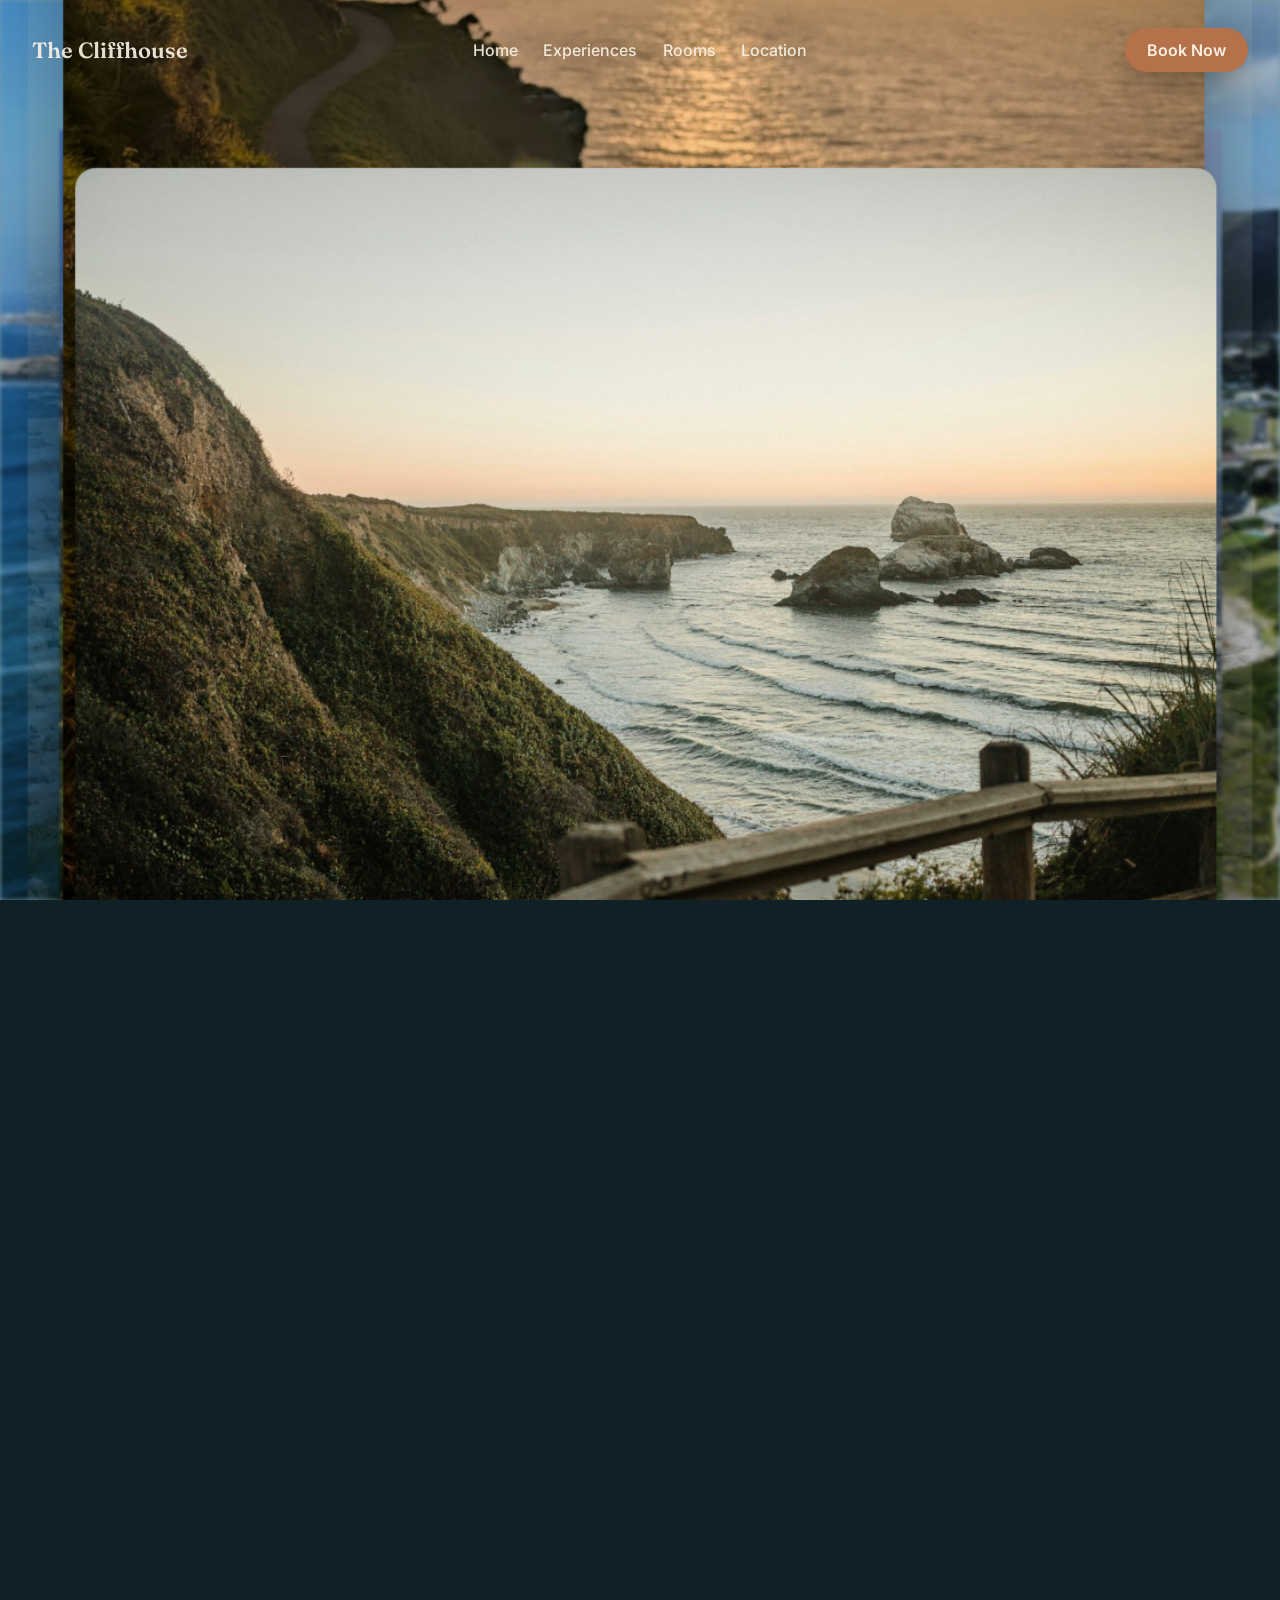
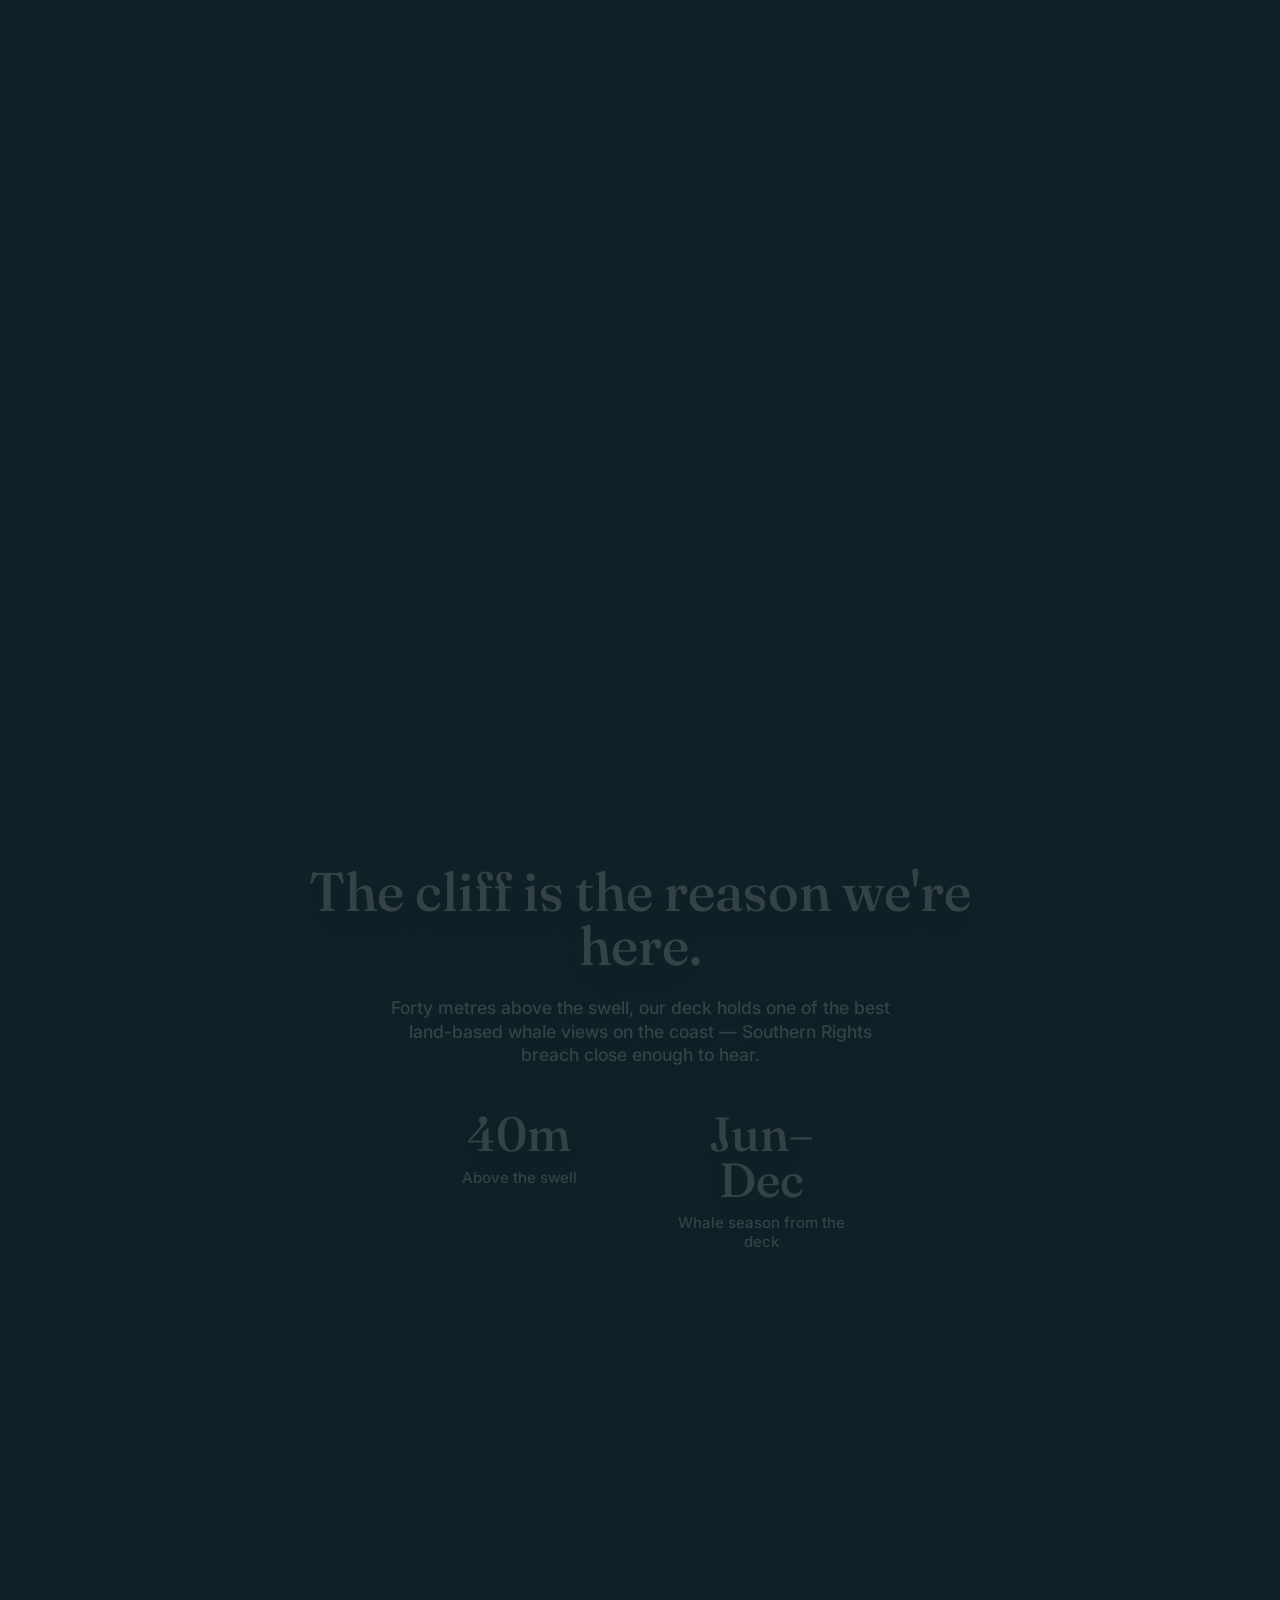
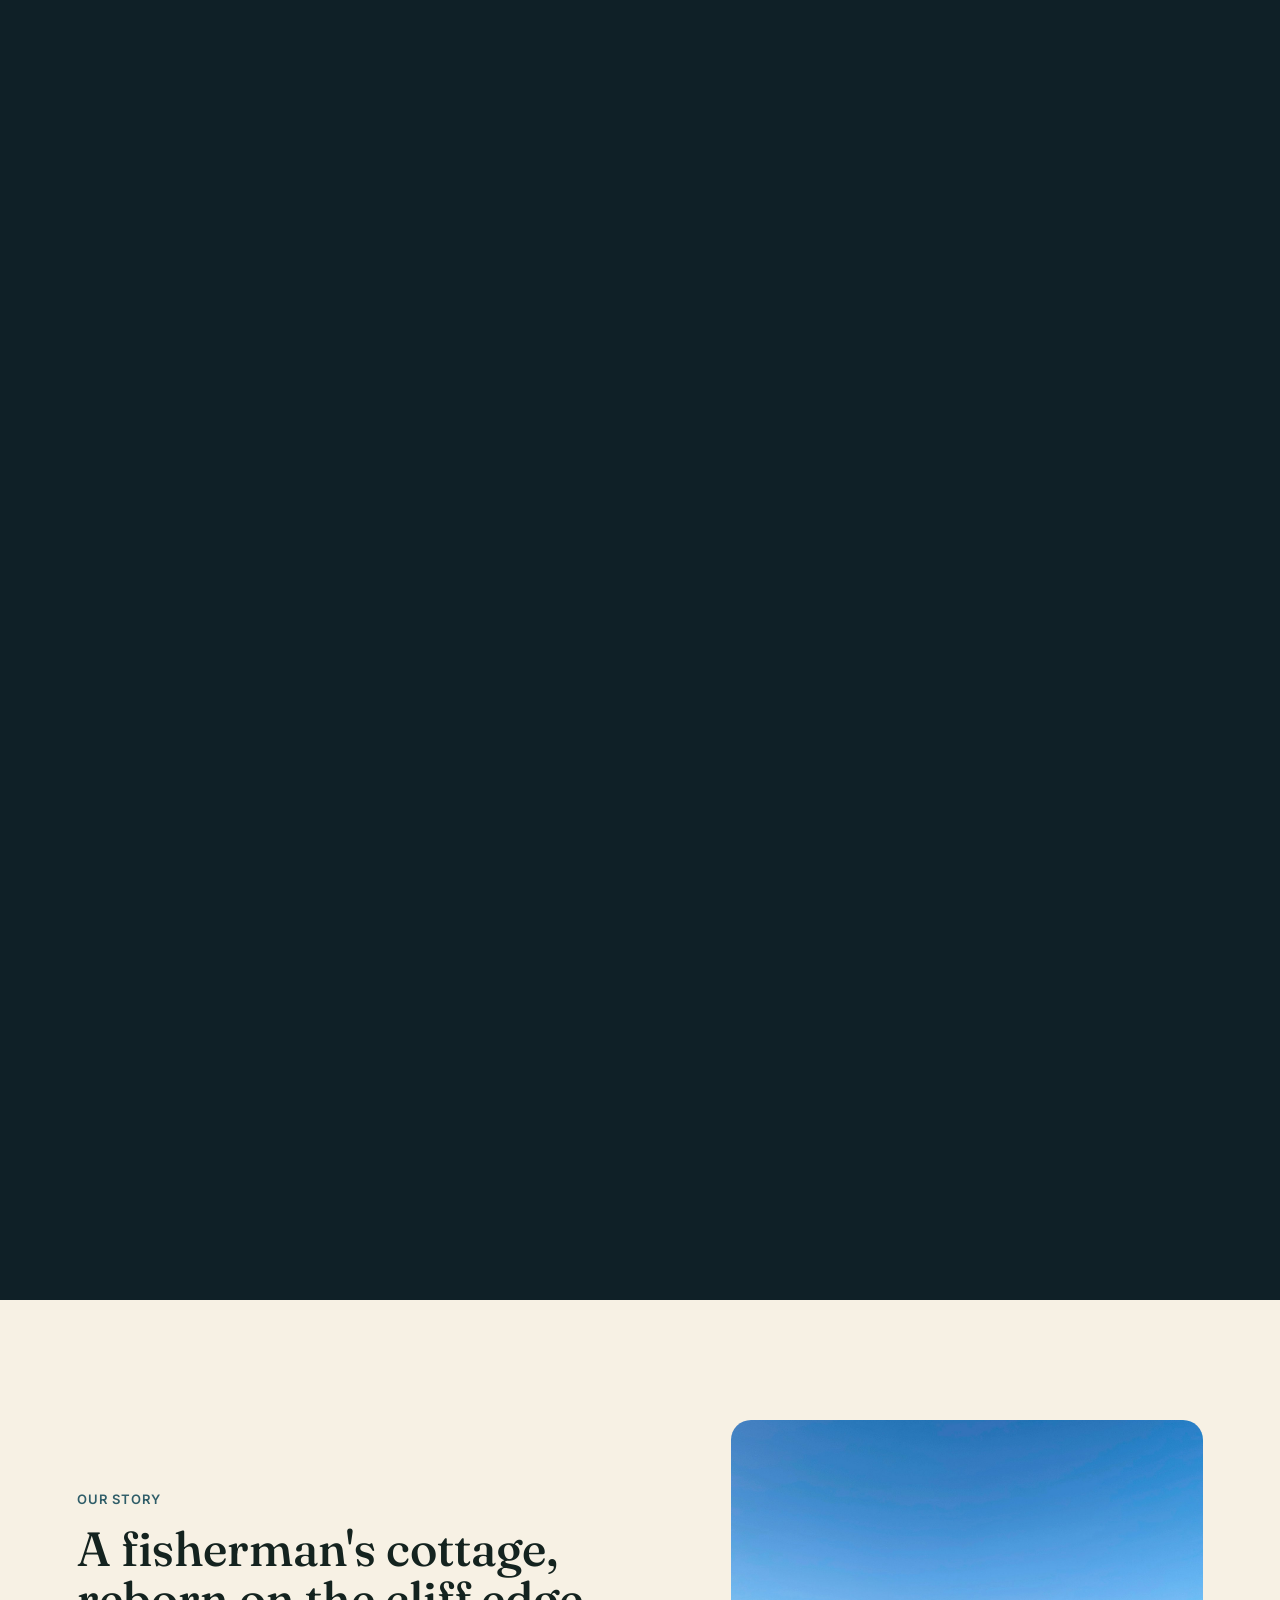
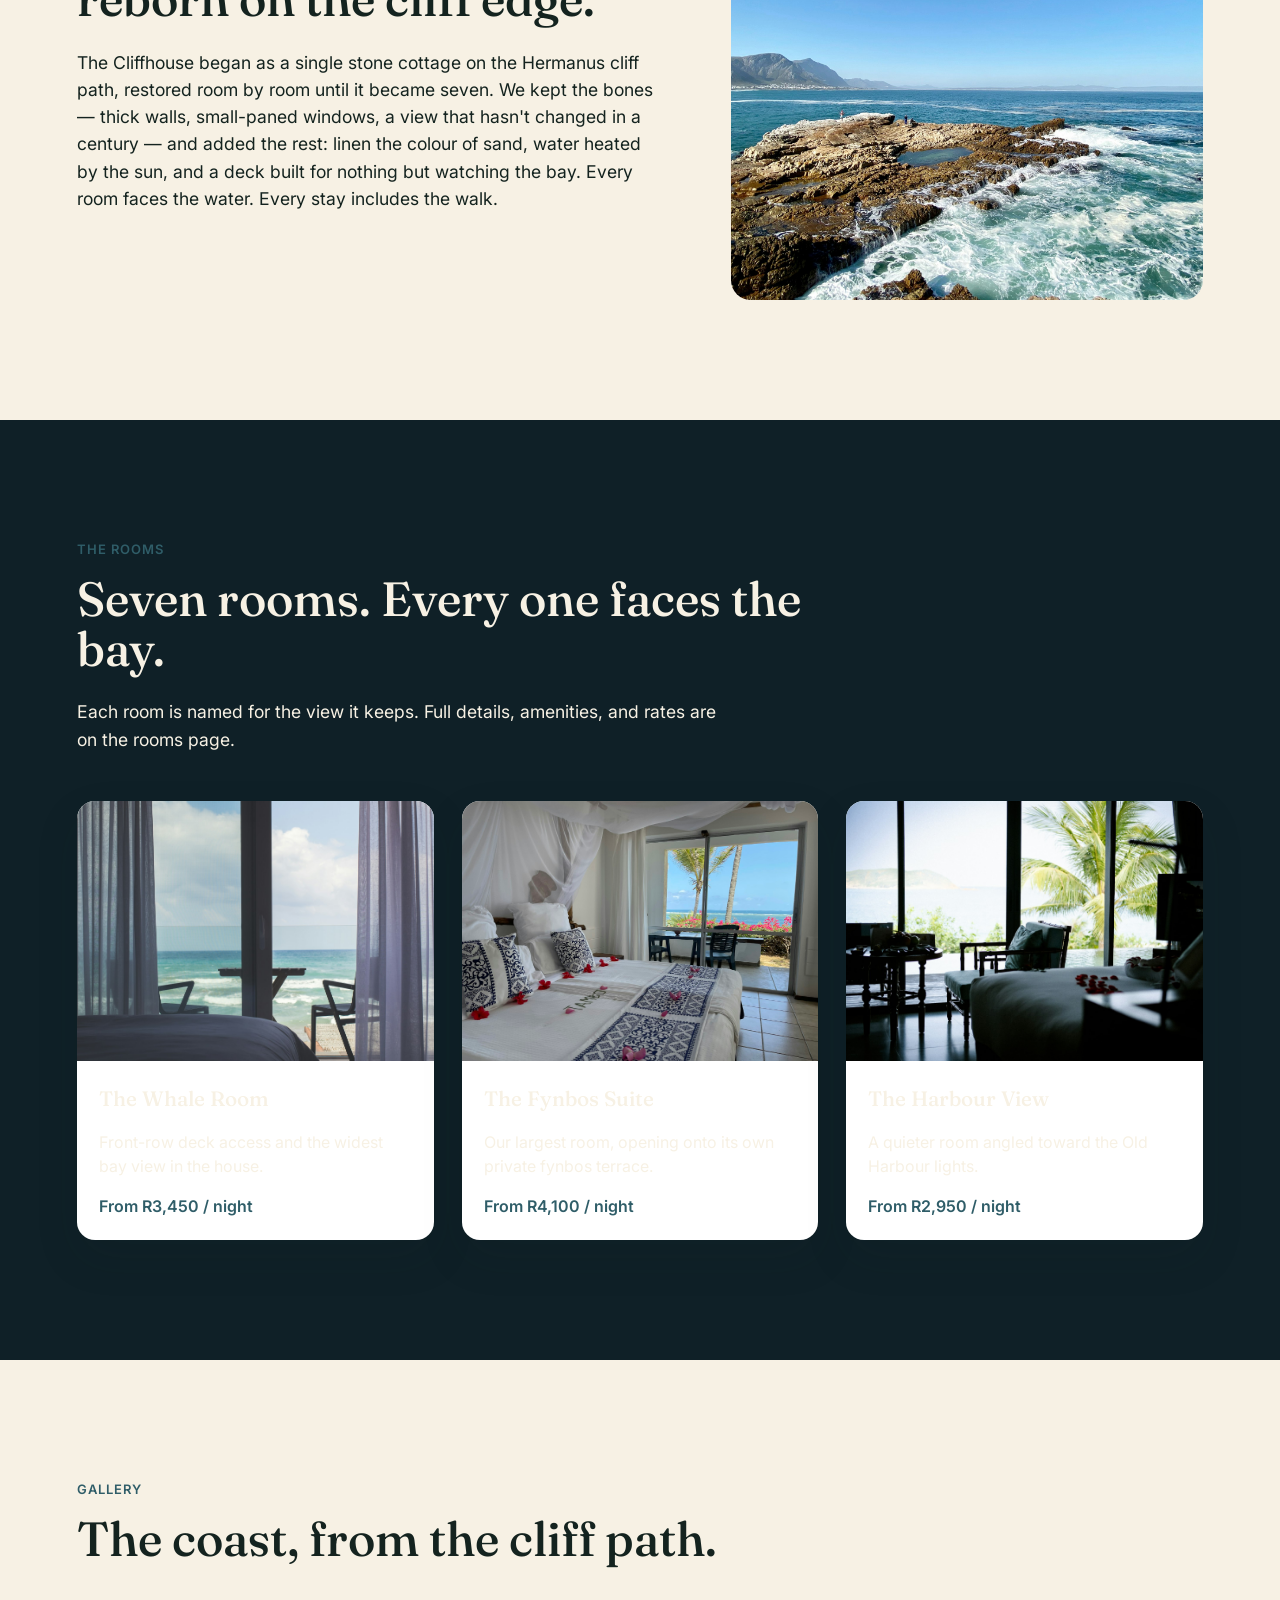
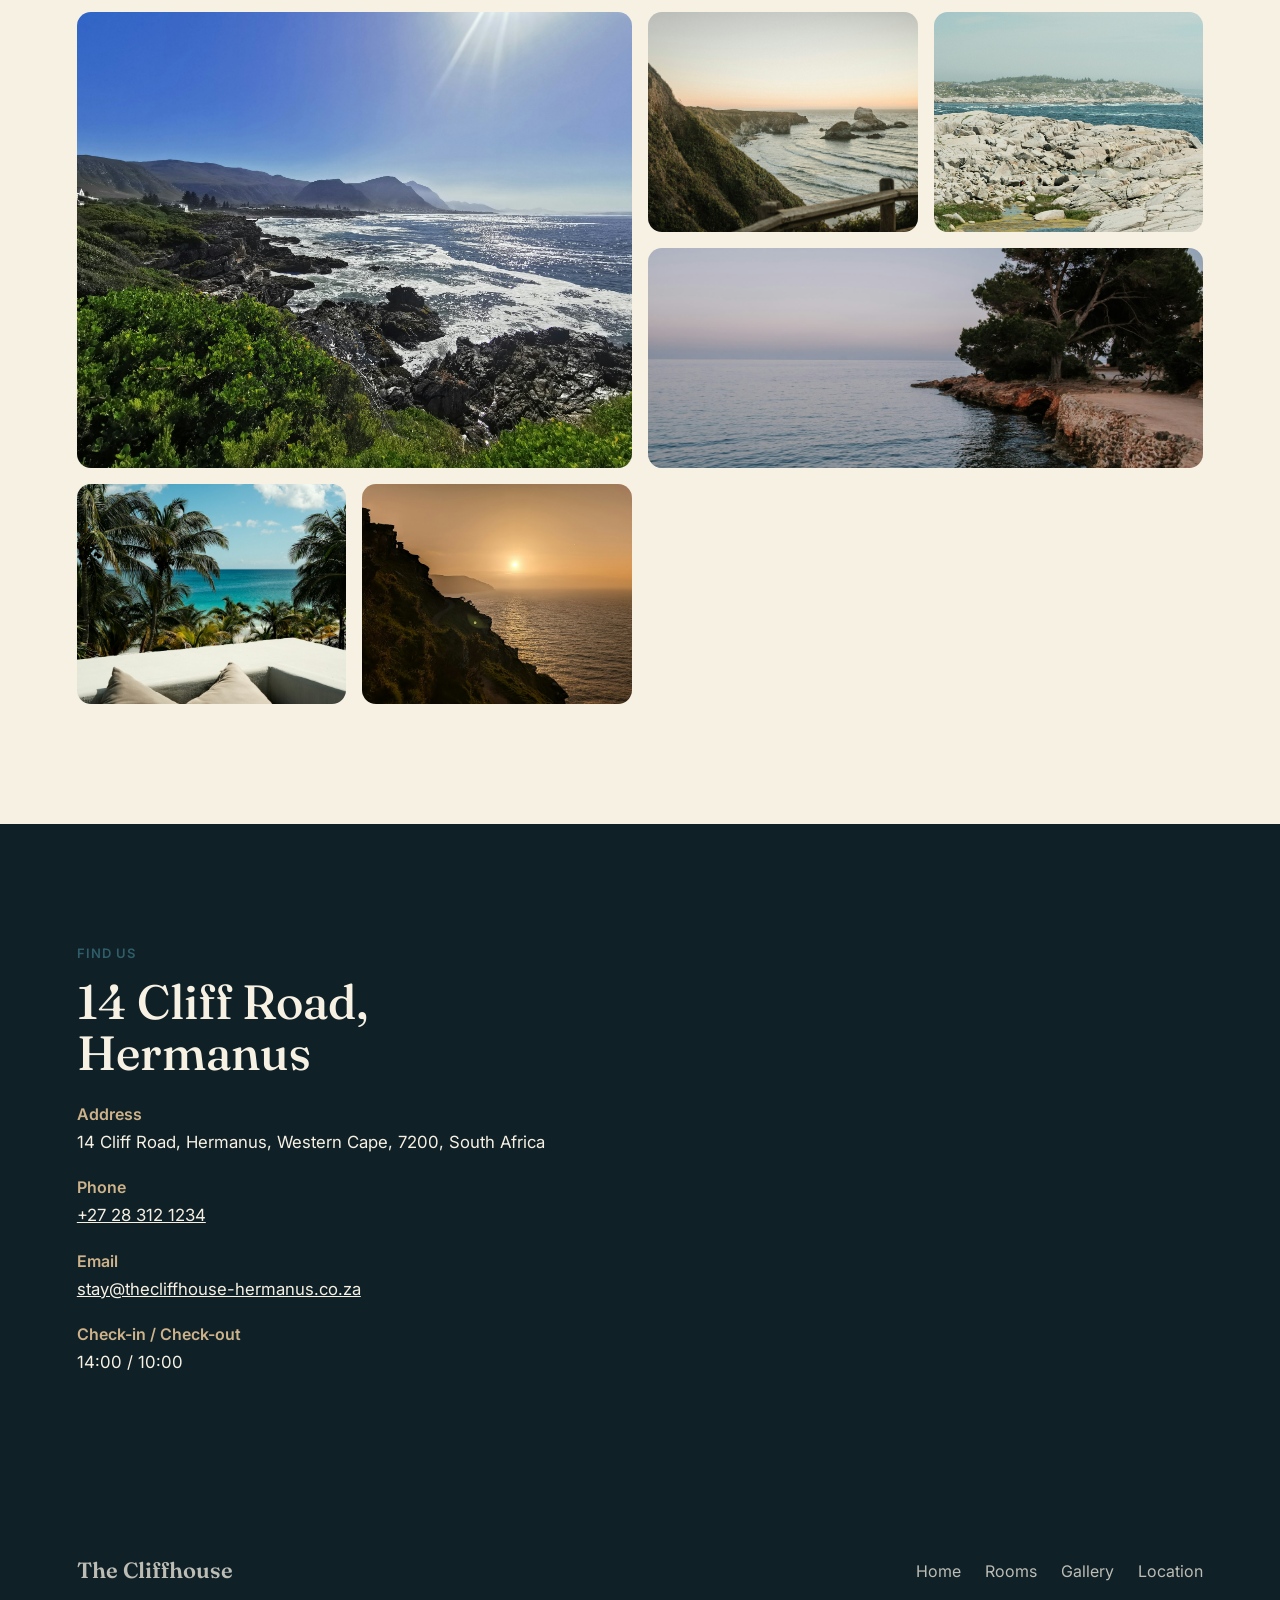
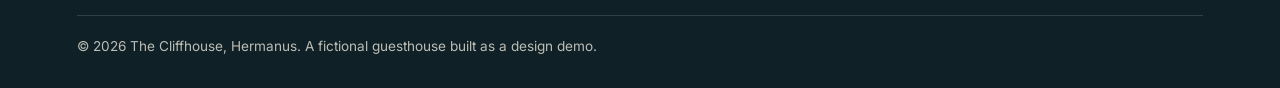
==== index.html @ 61703eae "Initial build: The Cliffhouse cinematic guesthouse demo Sticky-stage scroll engine (rAF + CSS custom" ====
<!doctype html>
<html lang="en">
<head>
<meta charset="UTF-8" />
<meta name="viewport" content="width=device-width, initial-scale=1.0" />
<title>The Cliffhouse — Boutique Clifftop Guesthouse, Hermanus</title>
<meta name="description" content="A restored clifftop guesthouse above Walker Bay, Hermanus — seven rooms, a private whale-watching deck, and the best sunset seat on the Cape coast." />
<link rel="icon" href="data:," />
<link rel="preconnect" href="https://fonts.googleapis.com" />
<link rel="preconnect" href="https://fonts.gstatic.com" crossorigin />
<link href="https://fonts.googleapis.com/css2?family=Fraunces:opsz,wght@9..144,400;9..144,500;9..144,600&family=Inter:wght@400;500;600;700&display=swap" rel="stylesheet" />
<link rel="stylesheet" href="css/styles.css" />
</head>
<body>

<main class="site-shell">

  <section class="cinema-scroll" id="cinema" aria-label="The Cliffhouse cinematic introduction">
    <div class="stage">
      <div class="world">

        <img class="scene-img sky-img" src="images/sky-aerial-coastline.jpg" alt="" loading="eager" />

        <header class="site-header" aria-label="Primary navigation">
          <a class="site-logo" href="#cinema">The Cliffhouse</a>
          <nav class="site-nav" aria-label="Main menu">
            <a href="#cinema">Home</a>
            <a href="#experiences">Experiences</a>
            <a href="rooms.html">Rooms</a>
            <a href="#location">Location</a>
          </nav>
          <button class="book-now-nav" type="button" data-open-modal>Book Now</button>
        </header>

        <div class="back-stack">
          <img class="scene-img back-img" src="images/cliff-ocean-view.jpg" alt="" loading="eager" />
        </div>

        <section class="experiences-slider" id="experiences" aria-label="Hermanus experiences slider">
          <div class="experiences-track"></div>
        </section>

        <div class="slider-controls" aria-label="Slider controls">
          <button class="slider-nav slider-prev" type="button" aria-label="Previous experience">&larr;</button>
          <button class="slider-nav slider-next" type="button" aria-label="Next experience">&rarr;</button>
        </div>

        <h1 class="hero-title">THE CLIFFHOUSE</h1>

        <img class="scene-img splitframe-img splitframe-left" src="images/cliff-path-golden-left.jpg" alt="" />
        <img class="scene-img splitframe-img splitframe-right" src="images/cliff-path-golden-right.jpg" alt="" />
        <img class="scene-img hero-focal-img" src="images/whale-breach-hero.jpg" alt="" />
        <img class="scene-img frame-two-img" src="images/tidal-pool-closeup.jpg" alt="" />

        <div class="shade"></div>
      </div>
    </div>

    <section class="intro-copy" aria-label="The Cliffhouse overview">
      <p>A restored clifftop retreat above Walker Bay — seven rooms, one deck, and a front-row seat to the whale road.</p>
      <div class="hero-tags" aria-label="Cliffhouse highlights">
        <span>Walker Bay</span>
        <span>Whale Season</span>
        <span>Cliff Path</span>
      </div>
    </section>

    <section class="story-panel story-panel-cliff" aria-label="The whale deck">
      <h2>The cliff is the reason we're here.</h2>
      <p>Forty metres above the swell, our deck holds one of the best land-based whale views on the coast — Southern Rights breach close enough to hear.</p>
      <dl class="facts">
        <div>
          <dt>40m</dt>
          <dd>Above the swell</dd>
        </div>
        <div>
          <dt>Jun&ndash;Dec</dt>
          <dd>Whale season from the deck</dd>
        </div>
      </dl>
    </section>

    <section class="story-panel story-panel-village" aria-label="Hermanus village">
      <h2>Hermanus keeps its edges wild.</h2>
      <p>Fynbos trails, tide pools, and the Old Harbour's original slipway all sit a short walk from every room.</p>
      <button class="note-button" type="button" data-open-modal>
        <span aria-hidden="true">&#8599;</span>
        <span>Check availability</span>
      </button>
    </section>
  </section>

  <section class="section" aria-label="About The Cliffhouse">
    <div class="section-inner about-grid">
      <div>
        <span class="section-kicker">Our Story</span>
        <h2 class="section-title">A fisherman's cottage, reborn on the cliff edge.</h2>
        <p class="section-lede">The Cliffhouse began as a single stone cottage on the Hermanus cliff path, restored room by room until it became seven. We kept the bones — thick walls, small-paned windows, a view that hasn't changed in a century — and added the rest: linen the colour of sand, water heated by the sun, and a deck built for nothing but watching the bay. Every room faces the water. Every stay includes the walk.</p>
      </div>
      <img src="images/rocky-shore.jpg" alt="Rocky Hermanus shoreline below the cliff path" loading="lazy" width="1600" height="1200" />
    </div>
  </section>

  <section class="section section--dark" aria-label="Our rooms">
    <div class="section-inner">
      <span class="section-kicker">The Rooms</span>
      <h2 class="section-title">Seven rooms. Every one faces the bay.</h2>
      <p class="section-lede">Each room is named for the view it keeps. Full details, amenities, and rates are on the rooms page.</p>

      <div class="rooms-grid">
        <a class="room-card" href="rooms.html#whale-room">
          <img src="images/room-whale-bedroom.jpg" alt="The Whale Room, a bedroom with full ocean views" loading="lazy" width="1800" height="1200" />
          <div class="room-card-body">
            <h3>The Whale Room</h3>
            <p>Front-row deck access and the widest bay view in the house.</p>
            <span class="room-price">From R3,450 / night</span>
          </div>
        </a>
        <a class="room-card" href="rooms.html#fynbos-suite">
          <img src="images/room-fynbos-bedroom.jpg" alt="The Fynbos Suite, a bedroom overlooking the ocean" loading="lazy" width="1800" height="1200" />
          <div class="room-card-body">
            <h3>The Fynbos Suite</h3>
            <p>Our largest room, opening onto its own private fynbos terrace.</p>
            <span class="room-price">From R4,100 / night</span>
          </div>
        </a>
        <a class="room-card" href="rooms.html#harbour-view">
          <img src="images/room-harbour-bedroom.jpg" alt="The Harbour View room with water-facing bed" loading="lazy" width="1800" height="1200" />
          <div class="room-card-body">
            <h3>The Harbour View</h3>
            <p>A quieter room angled toward the Old Harbour lights.</p>
            <span class="room-price">From R2,950 / night</span>
          </div>
        </a>
      </div>
    </div>
  </section>

  <section class="section" id="gallery" aria-label="Gallery">
    <div class="section-inner">
      <span class="section-kicker">Gallery</span>
      <h2 class="section-title">The coast, from the cliff path.</h2>
      <ul class="gallery-grid">
        <li><img src="images/cliff-ocean-view.jpg" alt="View of the ocean from the Hermanus cliff path" loading="lazy" width="2400" height="1600" /></li>
        <li><img src="images/gallery-sea-stacks.jpg" alt="Coastal cliffs and sea stacks at sunset" loading="lazy" width="1600" height="1067" /></li>
        <li><img src="images/tidal-pool-closeup.jpg" alt="Close-up of a rocky tidal pool" loading="lazy" width="2000" height="1333" /></li>
        <li><img src="images/gallery-calm-shore-tree.jpg" alt="Calm sea beside a rocky shore" loading="lazy" width="1600" height="1067" /></li>
        <li><img src="images/gallery-lounge-ocean.jpg" alt="Lounge seating facing the ocean" loading="lazy" width="1600" height="1067" /></li>
        <li><img src="images/exp-cliff-path.jpg" alt="Narrow grassy path along the cliffside" loading="lazy" width="1200" height="800" /></li>
      </ul>
    </div>
  </section>

  <section class="section section--dark" id="location" aria-label="Location and contact">
    <div class="section-inner location-grid">
      <div>
        <span class="section-kicker">Find Us</span>
        <h2 class="section-title">14 Cliff Road, Hermanus</h2>
        <dl class="location-details">
          <dt>Address</dt>
          <dd>14 Cliff Road, Hermanus, Western Cape, 7200, South Africa</dd>
          <dt>Phone</dt>
          <dd><a href="tel:+27283121234">+27 28 312 1234</a></dd>
          <dt>Email</dt>
          <dd><a href="mailto:stay@thecliffhouse-hermanus.co.za">stay@thecliffhouse-hermanus.co.za</a></dd>
          <dt>Check-in / Check-out</dt>
          <dd>14:00 / 10:00</dd>
        </dl>
      </div>
      <iframe
        title="Map showing The Cliffhouse location in Hermanus, South Africa"
        src="https://www.openstreetmap.org/export/embed.html?bbox=19.2145%2C-34.4287%2C19.2545%2C-34.4087&layer=mapnik&marker=-34.4187%2C19.2345"
        loading="lazy"
      ></iframe>
    </div>
  </section>

  <footer class="site-footer">
    <div class="footer-grid">
      <a class="site-logo" href="#cinema">The Cliffhouse</a>
      <nav class="footer-nav" aria-label="Footer navigation">
        <a href="#cinema">Home</a>
        <a href="rooms.html">Rooms</a>
        <a href="#gallery">Gallery</a>
        <a href="#location">Location</a>
      </nav>
    </div>
    <p class="footer-bottom">&copy; 2026 The Cliffhouse, Hermanus. A fictional guesthouse built as a design demo.</p>
  </footer>

</main>

<div class="modal-overlay" id="booking-modal" hidden>
  <div class="modal-card" role="dialog" aria-modal="true" aria-labelledby="booking-modal-title">
    <button class="modal-close" type="button" data-close-modal aria-label="Close booking form">&times;</button>

    <form id="booking-form">
      <h2 id="booking-modal-title">Check availability</h2>
      <p>Tell us your dates and we'll confirm within 24 hours.</p>

      <div class="form-row">
        <div class="form-field">
          <label for="checkin">Check-in</label>
          <input type="date" id="checkin" name="checkin" required />
        </div>
        <div class="form-field">
          <label for="checkout">Check-out</label>
          <input type="date" id="checkout" name="checkout" required />
        </div>
      </div>

      <div class="form-row">
        <div class="form-field">
          <label for="guests">Guests</label>
          <input type="number" id="guests" name="guests" min="1" max="6" value="2" required />
        </div>
        <div class="form-field">
          <label for="room">Room</label>
          <select id="room" name="room">
            <option value="whale-room">The Whale Room</option>
            <option value="fynbos-suite">The Fynbos Suite</option>
            <option value="harbour-view">The Harbour View</option>
          </select>
        </div>
      </div>

      <div class="form-field">
        <label for="name">Full name</label>
        <input type="text" id="name" name="name" autocomplete="name" required />
      </div>

      <div class="form-field">
        <label for="email">Email</label>
        <input type="email" id="email" name="email" autocomplete="email" required />
      </div>

      <button class="form-submit" type="submit">Request booking</button>
    </form>

    <div class="form-confirmation" id="booking-confirmation" hidden>
      <h2>Thank you.</h2>
      <p>A member of our team will confirm availability within 24 hours.</p>
      <button class="form-submit" type="button" data-close-modal>Close</button>
    </div>
  </div>
</div>

<script src="js/scroll-engine.js" defer></script>
<script src="js/site.js" defer></script>
</body>
</html>
---- css/styles.css ----
/* ===== The Cliffhouse — design tokens ===== */
:root {
  --mx: 0;
  --my: 0;

  --back-opacity: 1;
  --back-x: 0px;
  --back-y: 0px;
  --back-scale: 0.78;
  --back-blur: 0px;
  --back-brightness: 1;

  --shade-opacity: 1;
  --shade-z: 0;
  --shade-top-alpha: 0;
  --shade-mid-alpha: 0;
  --shade-bottom-alpha: 0;
  --shade-tint: 15, 40, 46;

  --title-y: 0px;
  --title-scale: 1;
  --title-opacity: 1;

  --focal-x: -50%;
  --focal-y: 0px;
  --focal-bottom: 6vh;
  --focal-width: 58vw;
  --focal-scale: 1.02;

  --split-left-x: -50%;
  --split-left-y: 0px;
  --split-left-scale: 1;
  --split-right-x: -50%;
  --split-right-y: 0px;
  --split-right-scale: 1;

  --frame2-opacity: 0;
  --frame2-x: -50%;
  --frame2-y: -50%;
  --frame2-scale: 1.05;

  --intro-y: 0px;
  --intro-opacity: 1;

  --panel-cliff-opacity: 0;
  --panel-cliff-y: calc(-50% + 58px);
  --panel-village-opacity: 0;
  --panel-village-y: calc(-50% + 58px);

  --slider-opacity: 0;
  --slider-controls-opacity: 0;
  --slider-visibility: hidden;
  --slider-enter-x: 420vw;
  --slider-scale: 1;
  --slider-shift: 0px;
  --slider-top: clamp(112px, 19vh, 220px);
  --slider-screen-top: clamp(112px, 19vh, 220px);

  --ink: #14231f;
  --paper: #f7f1e4;
  --sand: #cdb28a;
  --ocean: #2f5d68;
  --ocean-deep: #0f2027;
  --terracotta: #b5714a;
  --shadow: rgba(10, 20, 20, 0.35);

  font-family: "Inter", system-ui, -apple-system, "Segoe UI", sans-serif;
  color: var(--paper);
  background: var(--ocean-deep);
}

@font-face {
  font-display: swap;
}

* { box-sizing: border-box; }

html {
  min-height: 100%;
  scroll-behavior: smooth;
  background: var(--ocean-deep);
}

body {
  min-height: 100%;
  margin: 0;
  overflow-x: clip;
  background: var(--ocean-deep);
  font-size: 16px;
  line-height: 1.5;
}

img { max-width: 100%; }

button { border: 0; font: inherit; background: none; color: inherit; }
a { color: inherit; }

h1, h2, h3 {
  font-family: "Fraunces", Georgia, serif;
  font-weight: 500;
  margin: 0;
}

.site-shell { min-height: 100vh; }

:focus-visible {
  outline: 3px solid var(--sand);
  outline-offset: 3px;
}

.visually-hidden {
  position: absolute;
  width: 1px; height: 1px;
  padding: 0; margin: -1px;
  overflow: hidden;
  clip: rect(0, 0, 0, 0);
  white-space: nowrap;
  border: 0;
}

/* ===== Scroll rig ===== */
.cinema-scroll {
  position: relative;
  height: calc(100vh + 3600px);
}

.stage {
  position: sticky;
  top: 0;
  height: 100vh;
  min-height: 620px;
  overflow: hidden;
  isolation: isolate;
  background: #7fa9b4;
}

.world { position: absolute; inset: 0; overflow: hidden; }

.scene-img {
  position: absolute;
  display: block;
  user-select: none;
  -webkit-user-drag: none;
  pointer-events: none;
  will-change: transform, opacity, filter;
}

.sky-img {
  inset: 0;
  width: 100%;
  height: 100%;
  object-fit: cover;
  z-index: 0;
  filter: blur(var(--back-blur)) brightness(var(--back-brightness));
}

.back-stack {
  position: absolute;
  top: 0; bottom: 0; left: -3vw; right: -3vw;
  z-index: 1;
  opacity: var(--back-opacity);
  transform: translate3d(var(--back-x), var(--back-y), 0) scale(var(--back-scale));
  transform-origin: 50% 100%;
  will-change: transform, filter, opacity;
}

.back-img {
  position: absolute;
  inset: 0;
  width: 100%;
  height: 100%;
  object-fit: cover;
  filter: blur(var(--back-blur)) brightness(var(--back-brightness));
}

.shade {
  position: absolute;
  inset: 0;
  z-index: var(--shade-z);
  pointer-events: none;
  opacity: var(--shade-opacity);
  background: linear-gradient(
    180deg,
    rgba(var(--shade-tint), var(--shade-top-alpha)) 0%,
    rgba(var(--shade-tint), var(--shade-mid-alpha)) 48%,
    rgba(var(--shade-tint), var(--shade-bottom-alpha)) 100%
  );
}

/* ===== Header ===== */
.site-header {
  position: absolute;
  top: 0; left: 0; right: 0;
  z-index: 10;
  display: grid;
  grid-template-columns: minmax(200px, 1fr) auto minmax(200px, 1fr);
  align-items: center;
  gap: 24px;
  padding: 28px 32px;
  color: rgba(247, 241, 228, 0.92);
}

.site-logo {
  justify-self: start;
  font-family: "Fraunces", Georgia, serif;
  font-size: 22px;
  font-weight: 600;
  line-height: 1;
  text-decoration: none;
  white-space: nowrap;
}

.site-nav {
  display: flex;
  gap: clamp(20px, 2vw, 40px);
}

.site-nav a {
  text-decoration: none;
  font-size: 16px;
  font-weight: 500;
  text-shadow: 0 2px 14px rgba(0, 0, 0, 0.25);
}

.book-now-nav {
  justify-self: end;
  padding: 10px 22px;
  min-height: 44px;
  border-radius: 999px;
  background: var(--terracotta);
  color: var(--paper);
  font-weight: 600;
  cursor: pointer;
  box-shadow: 0 12px 26px rgba(0, 0, 0, 0.25);
}

/* ===== Hero title ===== */
.hero-title {
  position: absolute;
  left: 50%;
  top: clamp(118px, 20vh, 200px);
  width: min(92vw, 1400px);
  z-index: 3;
  color: var(--paper);
  font-size: clamp(3.2rem, 11vw, 9rem);
  font-weight: 500;
  line-height: 0.85;
  text-align: center;
  letter-spacing: 0.01em;
  transform: translate3d(-50%, var(--title-y), 0) scale(var(--title-scale));
  opacity: var(--title-opacity);
  will-change: transform, opacity;
}

/* ===== Split reveal images ===== */
.splitframe-img {
  position: absolute;
  left: 50%;
  bottom: -2vh;
  width: min(78vw, 1400px);
  height: auto;
  border-radius: 18px;
  z-index: 6;
  box-shadow: 0 40px 90px rgba(0, 0, 0, 0.35);
}

.splitframe-left {
  transform: translate3d(var(--split-left-x), var(--split-left-y), 0) scale(var(--split-left-scale));
  transform-origin: 30% 60%;
}

.splitframe-right {
  transform: translate3d(var(--split-right-x), var(--split-right-y), 0) scale(var(--split-right-scale));
  transform-origin: 70% 60%;
}

/* ===== Hero focal image (whale breach) ===== */
.hero-focal-img {
  position: absolute;
  left: 50%;
  bottom: var(--focal-bottom);
  width: min(var(--focal-width), 1200px);
  height: auto;
  border-radius: 14px;
  z-index: 4;
  box-shadow: 0 30px 70px rgba(0, 0, 0, 0.4);
  transform: translate3d(var(--focal-x), var(--focal-y), 0) scale(var(--focal-scale));
  transform-origin: 50% 60%;
}

/* ===== Frame two (tidal pool reveal) ===== */
.frame-two-img {
  position: absolute;
  left: 50%;
  top: 50%;
  width: min(90vw, 1500px);
  height: auto;
  z-index: 5;
  border-radius: 20px;
  opacity: var(--frame2-opacity);
  transform: translate3d(var(--frame2-x), var(--frame2-y), 0) scale(var(--frame2-scale));
  transform-origin: 50% 50%;
}

/* ===== Intro copy ===== */
.intro-copy {
  position: absolute;
  left: 50%;
  bottom: clamp(56px, 26vh, 340px);
  z-index: 9;
  width: min(560px, calc(100vw - 40px));
  text-align: center;
  transform: translate3d(-50%, var(--intro-y), 0);
  opacity: var(--intro-opacity);
  will-change: transform, opacity;
}

.intro-copy p {
  margin: 0 auto;
  max-width: 540px;
  font-size: 1.15rem;
  font-weight: 500;
  line-height: 1.35;
  text-shadow: 0 2px 18px rgba(0, 0, 0, 0.4);
}

.hero-tags {
  display: flex;
  flex-wrap: wrap;
  justify-content: center;
  gap: 10px;
  margin-top: 24px;
}

.hero-tags span {
  min-height: 40px;
  display: inline-flex;
  align-items: center;
  padding: 0 22px;
  border-radius: 999px;
  background: var(--paper);
  color: var(--ink);
  font-size: 0.94rem;
  font-weight: 600;
  box-shadow: 0 10px 26px rgba(0, 0, 0, 0.18);
}

/* ===== Story panels ===== */
.story-panel {
  position: absolute;
  left: 50%;
  width: min(720px, calc(100vw - 42px));
  z-index: 10;
  text-align: center;
  pointer-events: none;
  will-change: transform, opacity;
}

.story-panel h2 {
  font-size: clamp(2rem, 4.4vw, 3.4rem);
  line-height: 1;
  text-shadow: 0 16px 38px var(--shadow);
}

.story-panel p {
  width: min(520px, 100%);
  margin: 22px auto 0;
  font-size: 1.1rem;
  font-weight: 500;
  line-height: 1.35;
  text-shadow: 0 2px 18px rgba(0, 0, 0, 0.4);
}

.story-panel-cliff {
  top: 58%;
  opacity: var(--panel-cliff-opacity);
  transform: translate3d(-50%, var(--panel-cliff-y), 0);
}

.story-panel-village {
  top: 30%;
  opacity: var(--panel-village-opacity);
  transform: translate3d(-50%, var(--panel-village-y), 0);
}

.facts {
  display: grid;
  grid-template-columns: repeat(2, minmax(0, 1fr));
  gap: 64px;
  width: min(420px, 100%);
  margin: 44px auto 0;
}

.facts dt {
  font-family: "Fraunces", Georgia, serif;
  font-size: clamp(2rem, 4vw, 3rem);
  font-weight: 500;
  line-height: 0.95;
  text-shadow: 0 12px 30px var(--shadow);
}

.facts dd {
  margin: 12px 0 0;
  font-size: 0.94rem;
  font-weight: 500;
  line-height: 1.25;
  text-shadow: 0 2px 18px rgba(0, 0, 0, 0.4);
}

.note-button {
  display: inline-flex;
  align-items: center;
  gap: 10px;
  min-height: 48px;
  margin-top: 24px;
  padding: 0 26px;
  border-radius: 999px;
  background: var(--paper);
  color: var(--ink);
  font-weight: 600;
  cursor: pointer;
  pointer-events: auto;
  box-shadow: 0 14px 30px rgba(0, 0, 0, 0.18);
}

/* ===== Experiences slider ===== */
.experiences-slider {
  position: absolute;
  left: 0; right: 0;
  top: var(--slider-top);
  z-index: 2;
  visibility: var(--slider-visibility);
  opacity: 1;
  transform: translate3d(var(--slider-enter-x), 0, 0) scale(var(--slider-scale));
  transform-origin: 0 0;
  pointer-events: auto;
  will-change: transform;
}

.experiences-track {
  display: flex;
  gap: clamp(14px, 1.2vw, 22px);
  align-items: stretch;
  transform: translate3d(calc(var(--slider-shift) - 14vw), 0, 0);
  transition: transform 640ms cubic-bezier(0.22, 1, 0.36, 1);
  will-change: transform;
}

.experiences-track.is-jumping { transition: none; }

.experience-card {
  position: relative;
  flex: 0 0 clamp(280px, 24vw, 340px);
  height: 400px;
  border-radius: 20px;
  overflow: hidden;
  cursor: pointer;
  background: var(--ink);
  box-shadow: 0 24px 60px rgba(0, 0, 0, 0.35);
}

.experience-card:focus-visible { outline-offset: 4px; }

.card-media {
  position: absolute;
  inset: 0;
  width: 100%;
  height: 100%;
  object-fit: cover;
}

.card-scrim {
  position: absolute;
  inset: 0;
  background: linear-gradient(180deg, rgba(15, 32, 39, 0) 40%, rgba(15, 32, 39, 0.92) 100%);
}

.card-body {
  position: absolute;
  left: 22px; right: 22px; bottom: 22px;
}

.exp-kicker {
  display: block;
  margin-bottom: 8px;
  font-size: 12px;
  font-weight: 600;
  letter-spacing: 0.08em;
  text-transform: uppercase;
  color: var(--sand);
}

.experience-card h3 {
  font-size: 1.5rem;
  line-height: 1.05;
  margin-bottom: 8px;
}

.experience-card p {
  margin: 0;
  font-size: 0.95rem;
  line-height: 1.3;
  color: rgba(247, 241, 228, 0.88);
}

.slider-controls {
  position: absolute;
  left: 32px;
  top: calc(var(--slider-screen-top) + 400px + 18px);
  z-index: 5;
  display: flex;
  gap: 12px;
  opacity: var(--slider-controls-opacity);
  pointer-events: none;
  will-change: opacity;
}

.slider-controls.is-ready { pointer-events: auto; }

.slider-nav {
  width: 52px; height: 52px;
  display: inline-flex;
  align-items: center;
  justify-content: center;
  border-radius: 999px;
  background: rgba(247, 241, 228, 0.95);
  color: var(--ink);
  cursor: pointer;
  box-shadow: 0 16px 34px rgba(0, 0, 0, 0.22);
}

/* ===== Below-the-fold static sections ===== */
.section {
  padding: clamp(64px, 10vw, 120px) clamp(24px, 6vw, 80px);
  background: var(--paper);
  color: var(--ink);
}

.section--dark {
  background: var(--ocean-deep);
  color: var(--paper);
}

.section-inner {
  max-width: 1200px;
  margin: 0 auto;
}

.section-kicker {
  display: block;
  margin-bottom: 14px;
  font-size: 13px;
  font-weight: 600;
  letter-spacing: 0.08em;
  text-transform: uppercase;
  color: var(--ocean);
}

.section-title {
  font-size: clamp(2rem, 4vw, 3rem);
  line-height: 1.05;
  margin-bottom: 24px;
  max-width: 760px;
}

.section-lede {
  max-width: 640px;
  font-size: 1.1rem;
  line-height: 1.55;
}

/* About */
.about-grid {
  display: grid;
  grid-template-columns: 1.1fr 0.9fr;
  gap: clamp(32px, 6vw, 80px);
  align-items: center;
}

.about-grid img {
  width: 100%;
  height: 480px;
  object-fit: cover;
  border-radius: 20px;
}

/* Rooms preview */
.rooms-grid {
  display: grid;
  grid-template-columns: repeat(3, 1fr);
  gap: 28px;
  margin-top: 48px;
}

.room-card {
  display: block;
  text-decoration: none;
  color: inherit;
  border-radius: 18px;
  overflow: hidden;
  background: #fff;
  box-shadow: 0 18px 44px rgba(20, 35, 31, 0.12);
  transition: transform 220ms ease, box-shadow 220ms ease;
}

.room-card:hover,
.room-card:focus-visible {
  transform: translateY(-4px);
  box-shadow: 0 26px 56px rgba(20, 35, 31, 0.18);
}

.room-card img {
  width: 100%;
  height: 260px;
  object-fit: cover;
  display: block;
}

.room-card-body { padding: 22px; }

.room-card h3 { font-size: 1.3rem; margin-bottom: 6px; }

.room-price {
  display: block;
  margin-top: 10px;
  font-weight: 600;
  color: var(--ocean);
}

/* Gallery */
.gallery-grid {
  display: grid;
  grid-template-columns: repeat(4, 1fr);
  grid-auto-rows: 220px;
  gap: 16px;
  margin-top: 48px;
}

.gallery-grid img {
  width: 100%;
  height: 100%;
  object-fit: cover;
  border-radius: 14px;
}

.gallery-grid li:nth-child(1) { grid-column: span 2; grid-row: span 2; }
.gallery-grid li:nth-child(4) { grid-column: span 2; }

.gallery-grid { list-style: none; padding: 0; margin: 48px 0 0; }

/* Location */
.location-grid {
  display: grid;
  grid-template-columns: 1fr 1fr;
  gap: clamp(32px, 6vw, 64px);
  align-items: start;
}

.location-grid iframe {
  width: 100%;
  height: 420px;
  border: 0;
  border-radius: 18px;
}

.location-details dt {
  font-weight: 600;
  margin-top: 20px;
  color: var(--sand);
}

.location-details dd {
  margin: 4px 0 0;
  font-size: 1.05rem;
}

.location-details dd a { text-decoration: underline; }

/* Footer */
.site-footer {
  padding: 48px clamp(24px, 6vw, 80px) 32px;
  background: var(--ocean-deep);
  color: rgba(247, 241, 228, 0.75);
}

.footer-grid {
  max-width: 1200px;
  margin: 0 auto;
  display: flex;
  flex-wrap: wrap;
  justify-content: space-between;
  gap: 24px;
  border-bottom: 1px solid rgba(247, 241, 228, 0.15);
  padding-bottom: 32px;
}

.footer-nav {
  display: flex;
  gap: 24px;
  flex-wrap: wrap;
}

.footer-nav a { text-decoration: none; }

.footer-bottom {
  max-width: 1200px;
  margin: 20px auto 0;
  font-size: 0.85rem;
}

/* ===== Booking modal ===== */
.modal-overlay {
  position: fixed;
  inset: 0;
  z-index: 100;
  display: grid;
  place-items: center;
  padding: 24px;
  background: rgba(15, 32, 39, 0.6);
  backdrop-filter: blur(6px);
}

.modal-overlay[hidden] { display: none; }

.modal-card {
  width: min(480px, 100%);
  max-height: 90vh;
  overflow-y: auto;
  background: var(--paper);
  color: var(--ink);
  border-radius: 20px;
  padding: clamp(24px, 5vw, 40px);
  position: relative;
  box-shadow: 0 40px 90px rgba(0, 0, 0, 0.4);
}

.modal-close {
  position: absolute;
  top: 18px; right: 18px;
  width: 40px; height: 40px;
  display: inline-flex;
  align-items: center;
  justify-content: center;
  border-radius: 999px;
  background: rgba(20, 35, 31, 0.08);
  cursor: pointer;
  font-size: 1.1rem;
}

.modal-card h2 { font-size: 1.6rem; margin-bottom: 6px; }
.modal-card > p { margin: 0 0 24px; color: rgba(20, 35, 31, 0.7); }

.form-field { margin-bottom: 18px; }

.form-field label {
  display: block;
  margin-bottom: 6px;
  font-size: 0.9rem;
  font-weight: 600;
}

.form-field input,
.form-field select {
  width: 100%;
  min-height: 46px;
  padding: 0 14px;
  border-radius: 10px;
  border: 1px solid rgba(20, 35, 31, 0.2);
  background: #fff;
  font-size: 1rem;
  font-family: inherit;
}

.form-row {
  display: grid;
  grid-template-columns: 1fr 1fr;
  gap: 14px;
}

.form-submit {
  width: 100%;
  min-height: 50px;
  margin-top: 8px;
  border-radius: 999px;
  background: var(--terracotta);
  color: var(--paper);
  font-weight: 600;
  cursor: pointer;
}

.form-confirmation { text-align: center; }
.form-confirmation[hidden] { display: none; }
.form-confirmation h2 { margin-bottom: 12px; }

/* ===== Responsive ===== */
@media (max-width: 1100px) {
  .hero-title { font-size: clamp(2.8rem, 10vw, 6rem); }
  .story-panel h2 { font-size: 2.4rem; }
  .about-grid,
  .location-grid { grid-template-columns: 1fr; }
  .about-grid img { height: 320px; }
  .rooms-grid { grid-template-columns: 1fr; }
  .gallery-grid { grid-template-columns: repeat(2, 1fr); }
  .gallery-grid li:nth-child(1) { grid-column: span 2; grid-row: span 1; }
  .facts { gap: 32px; }
}

@media (max-width: 640px) {
  .stage { min-height: 640px; }
  .site-header {
    grid-template-columns: 1fr auto;
    gap: 12px;
    padding: 20px;
  }
  .site-nav {
    grid-column: 1 / -1;
    grid-row: 2;
    overflow-x: auto;
    gap: 16px;
  }
  .hero-title { top: 16vh; font-size: clamp(2.4rem, 13vw, 4rem); }
  .hero-focal-img { width: min(80vw, 1200px); }
  .splitframe-img { width: min(90vw, 1400px); }
  .intro-copy p, .story-panel p { font-size: 1rem; }
  .hero-tags span { min-height: 36px; padding: 0 16px; font-size: 0.85rem; }
  .story-panel { top: 46%; }
  .story-panel-village { top: 26%; }
  .story-panel h2 { font-size: 2rem; }
  .facts { gap: 18px; margin-top: 30px; }
  .experience-card { flex-basis: min(78vw, 300px); height: 340px; }
  .slider-controls { top: calc(var(--slider-screen-top) + 356px); left: 20px; }
  .section { padding: 56px 20px; }
  .form-row { grid-template-columns: 1fr; }
}

@media (prefers-reduced-motion: reduce) {
  html { scroll-behavior: auto; }
  .scene-img, .back-stack, .hero-title, .intro-copy,
  .story-panel, .experiences-track, .experiences-slider { transition: none; }
}
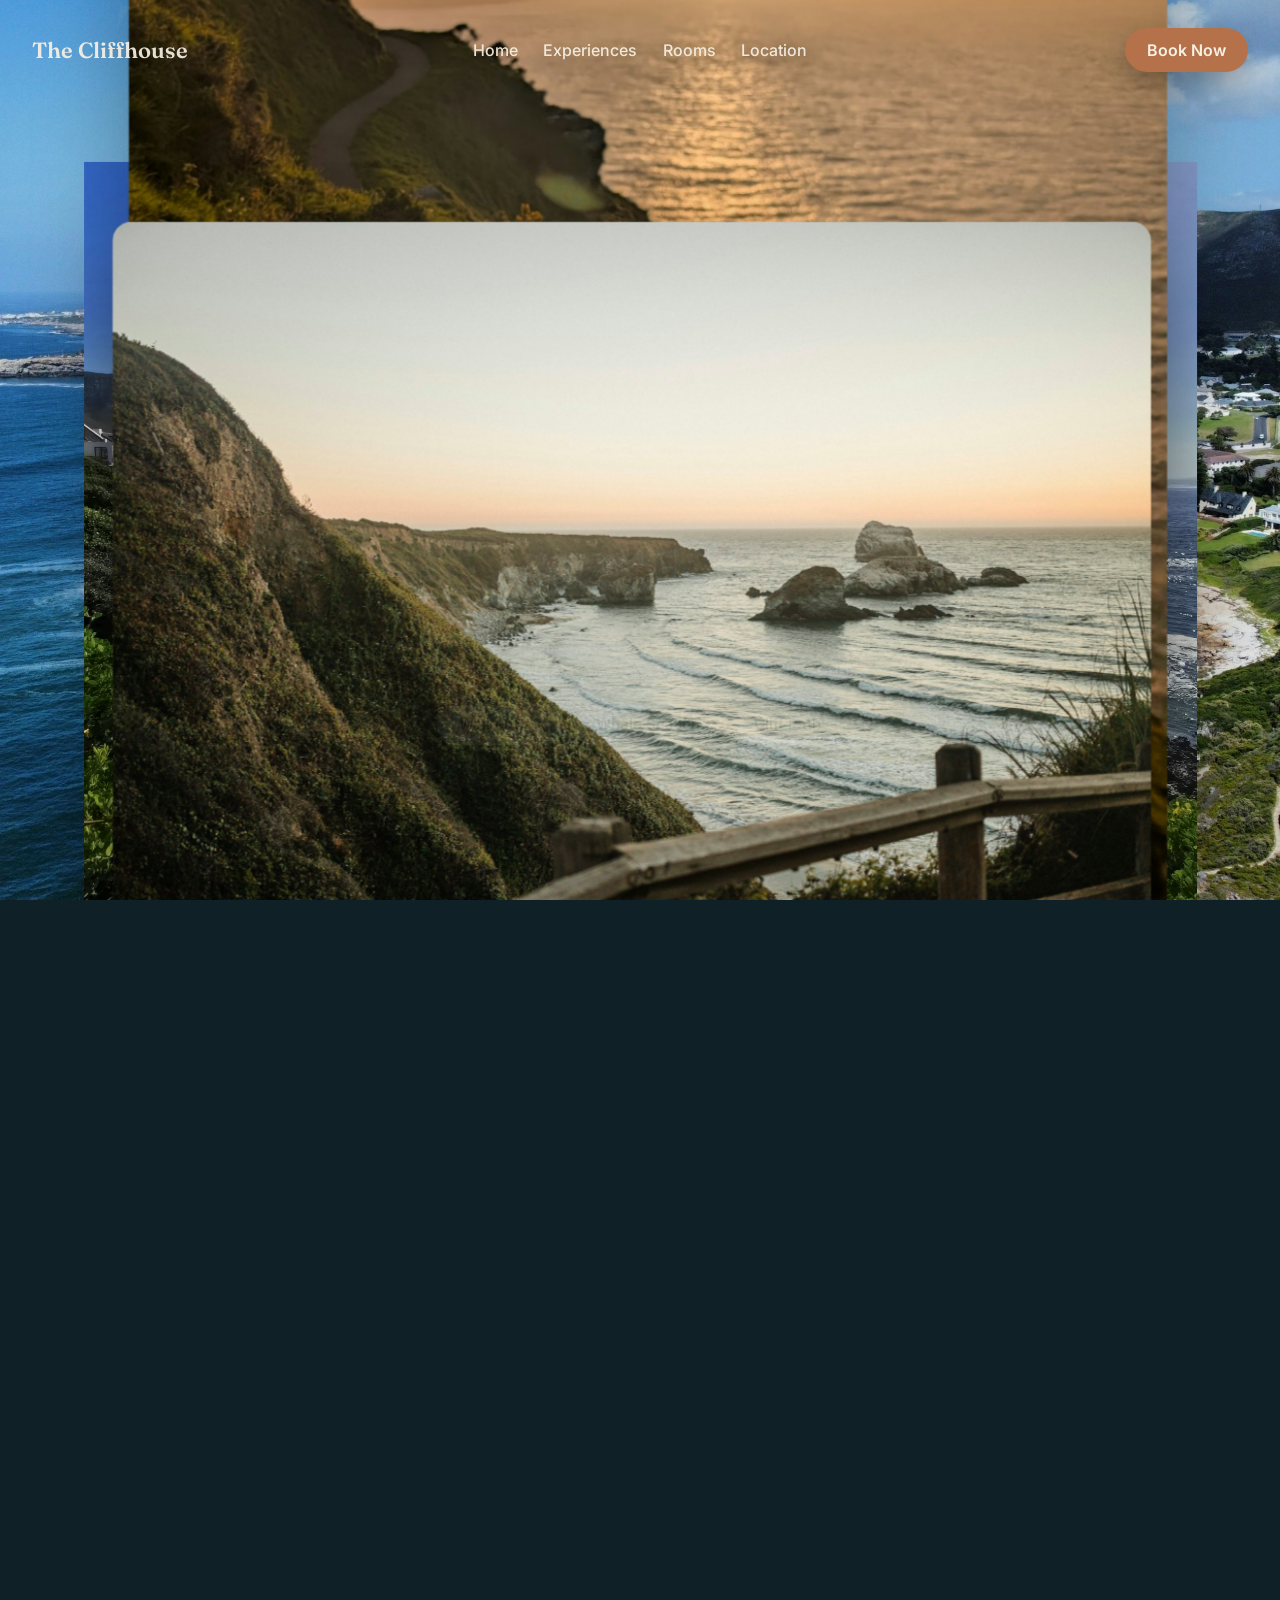
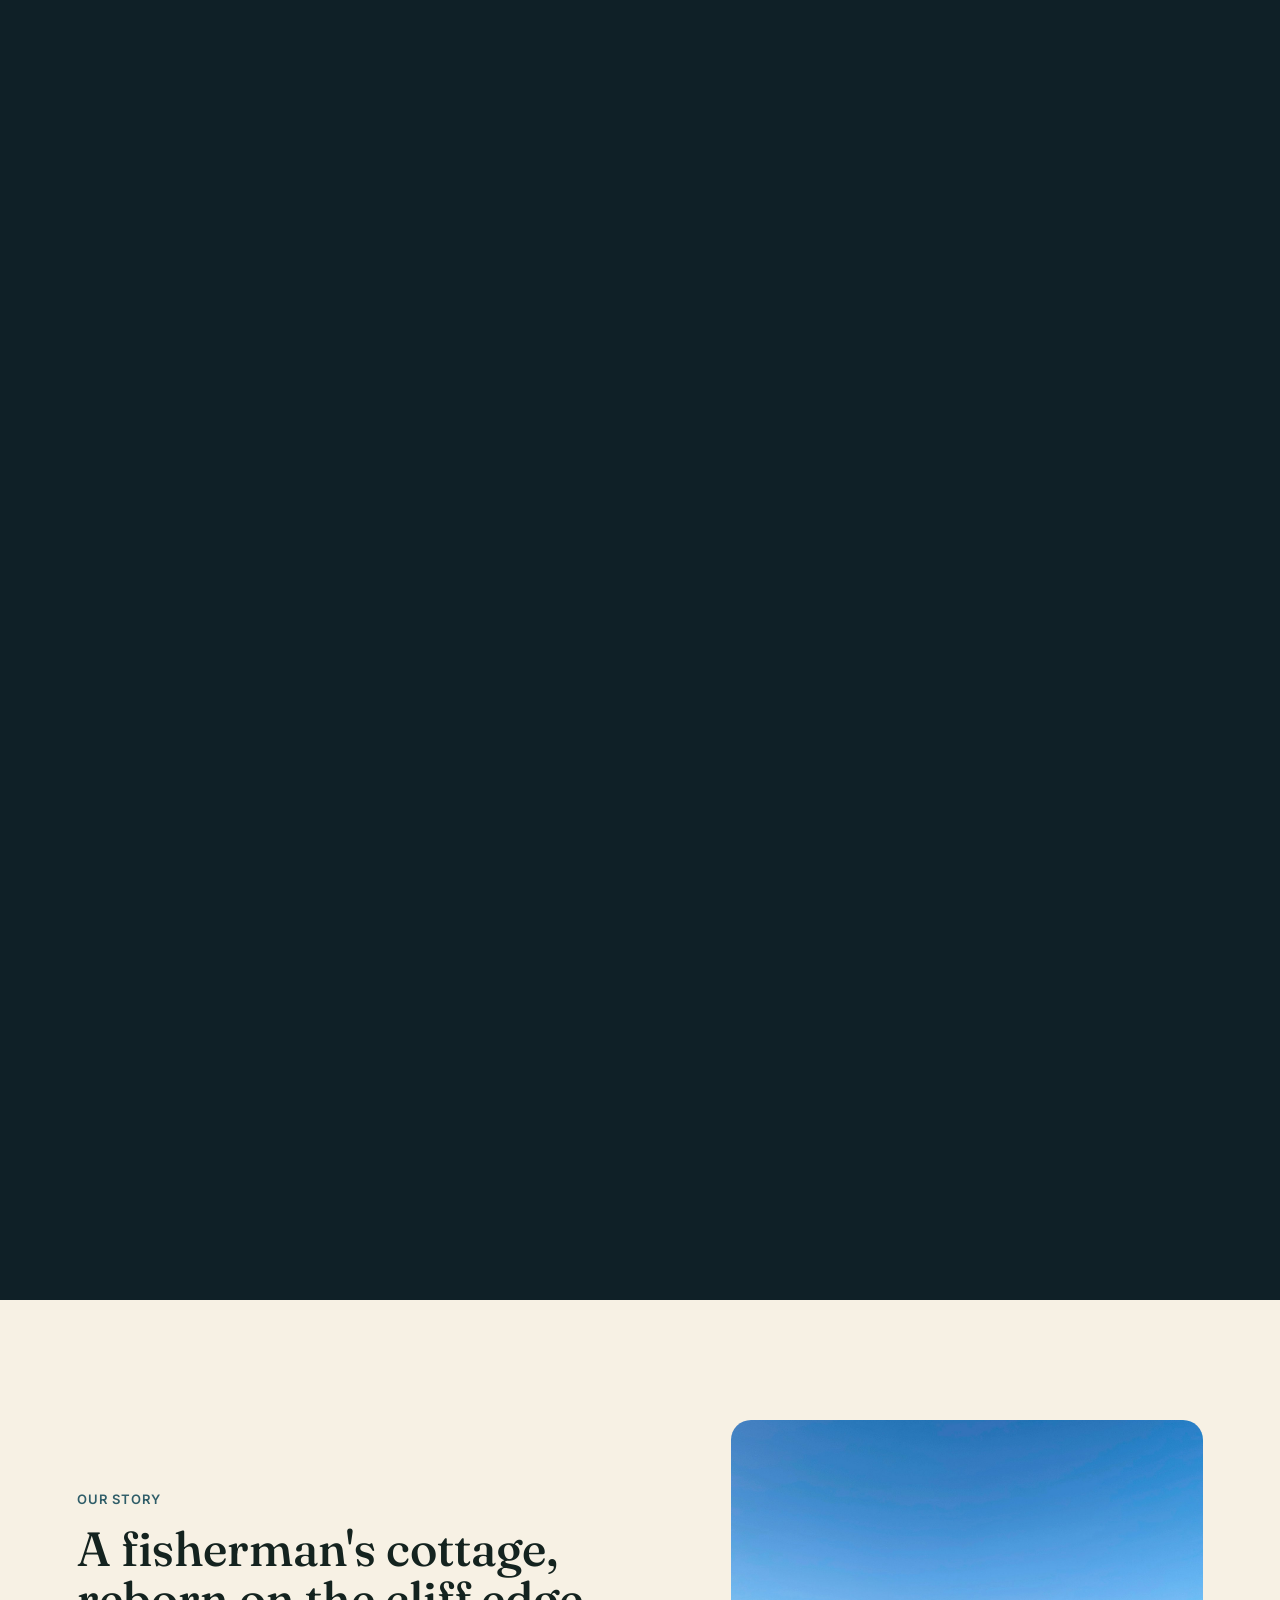
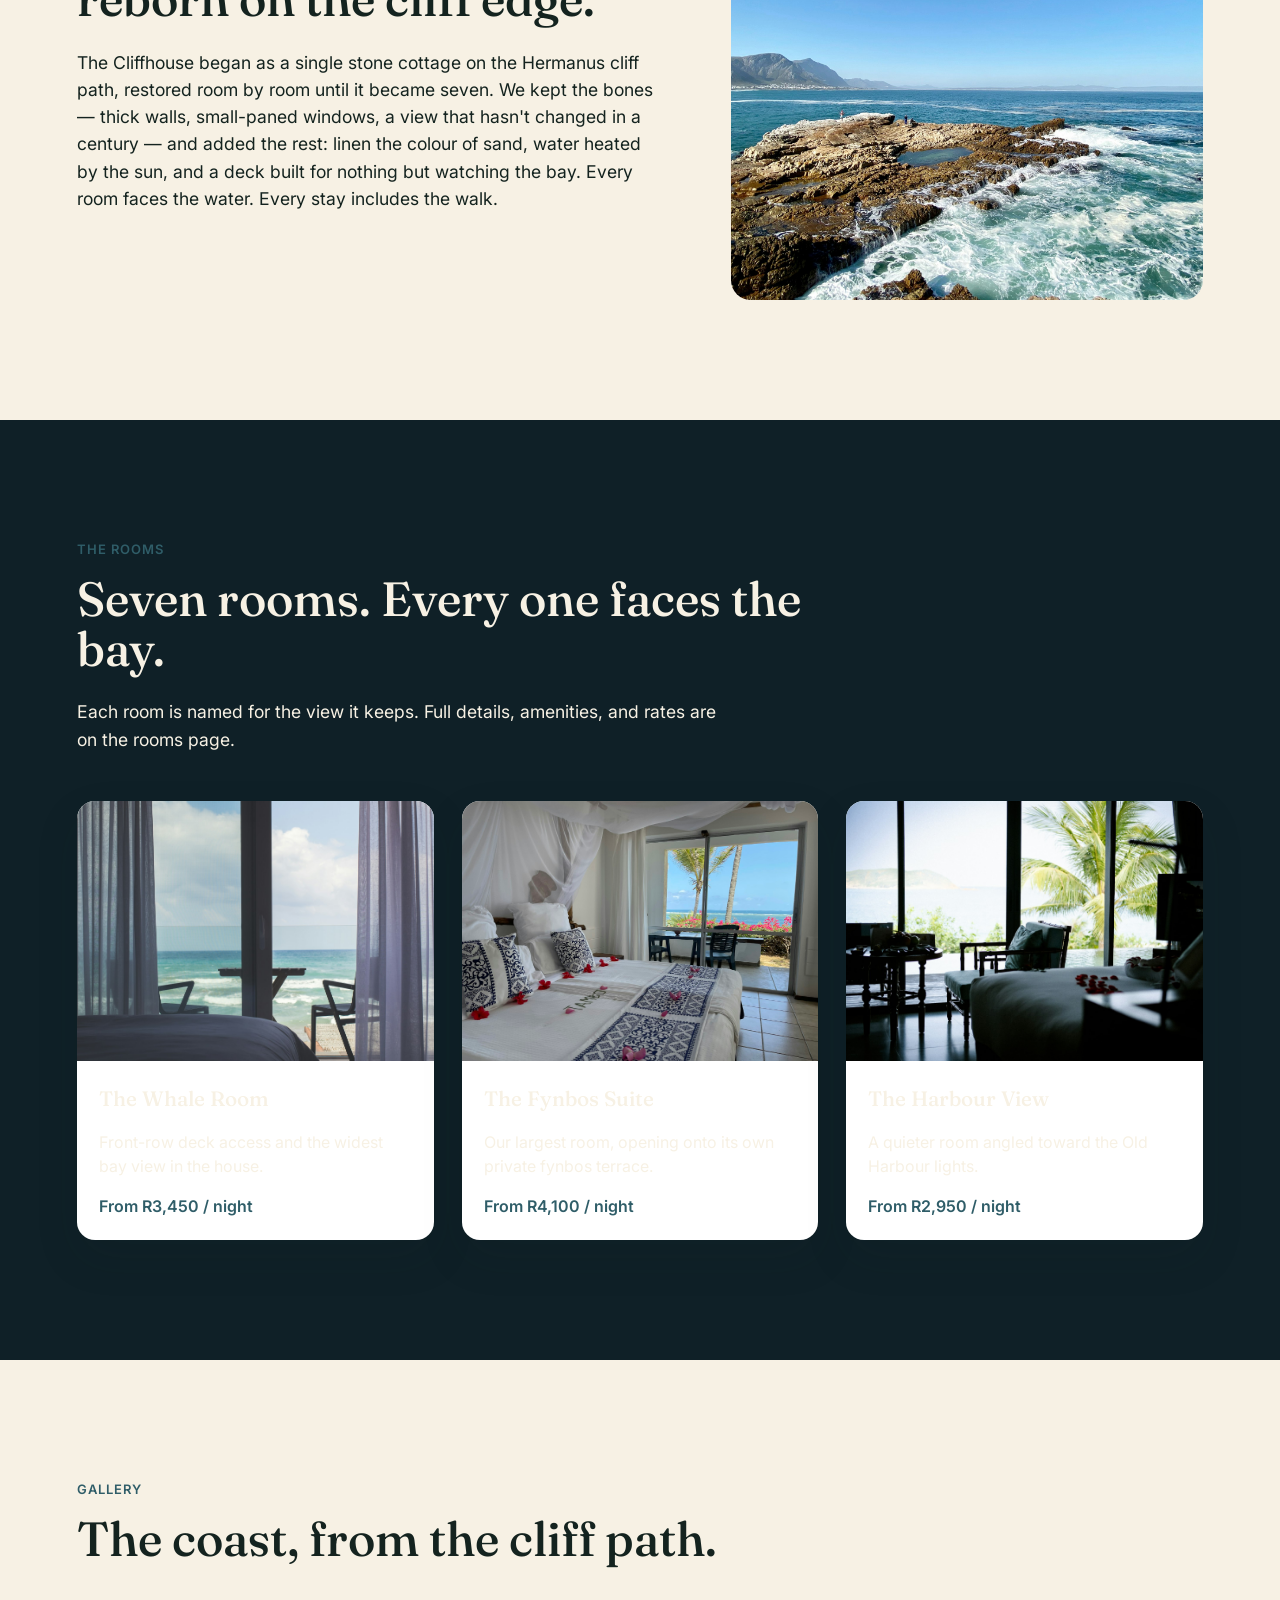
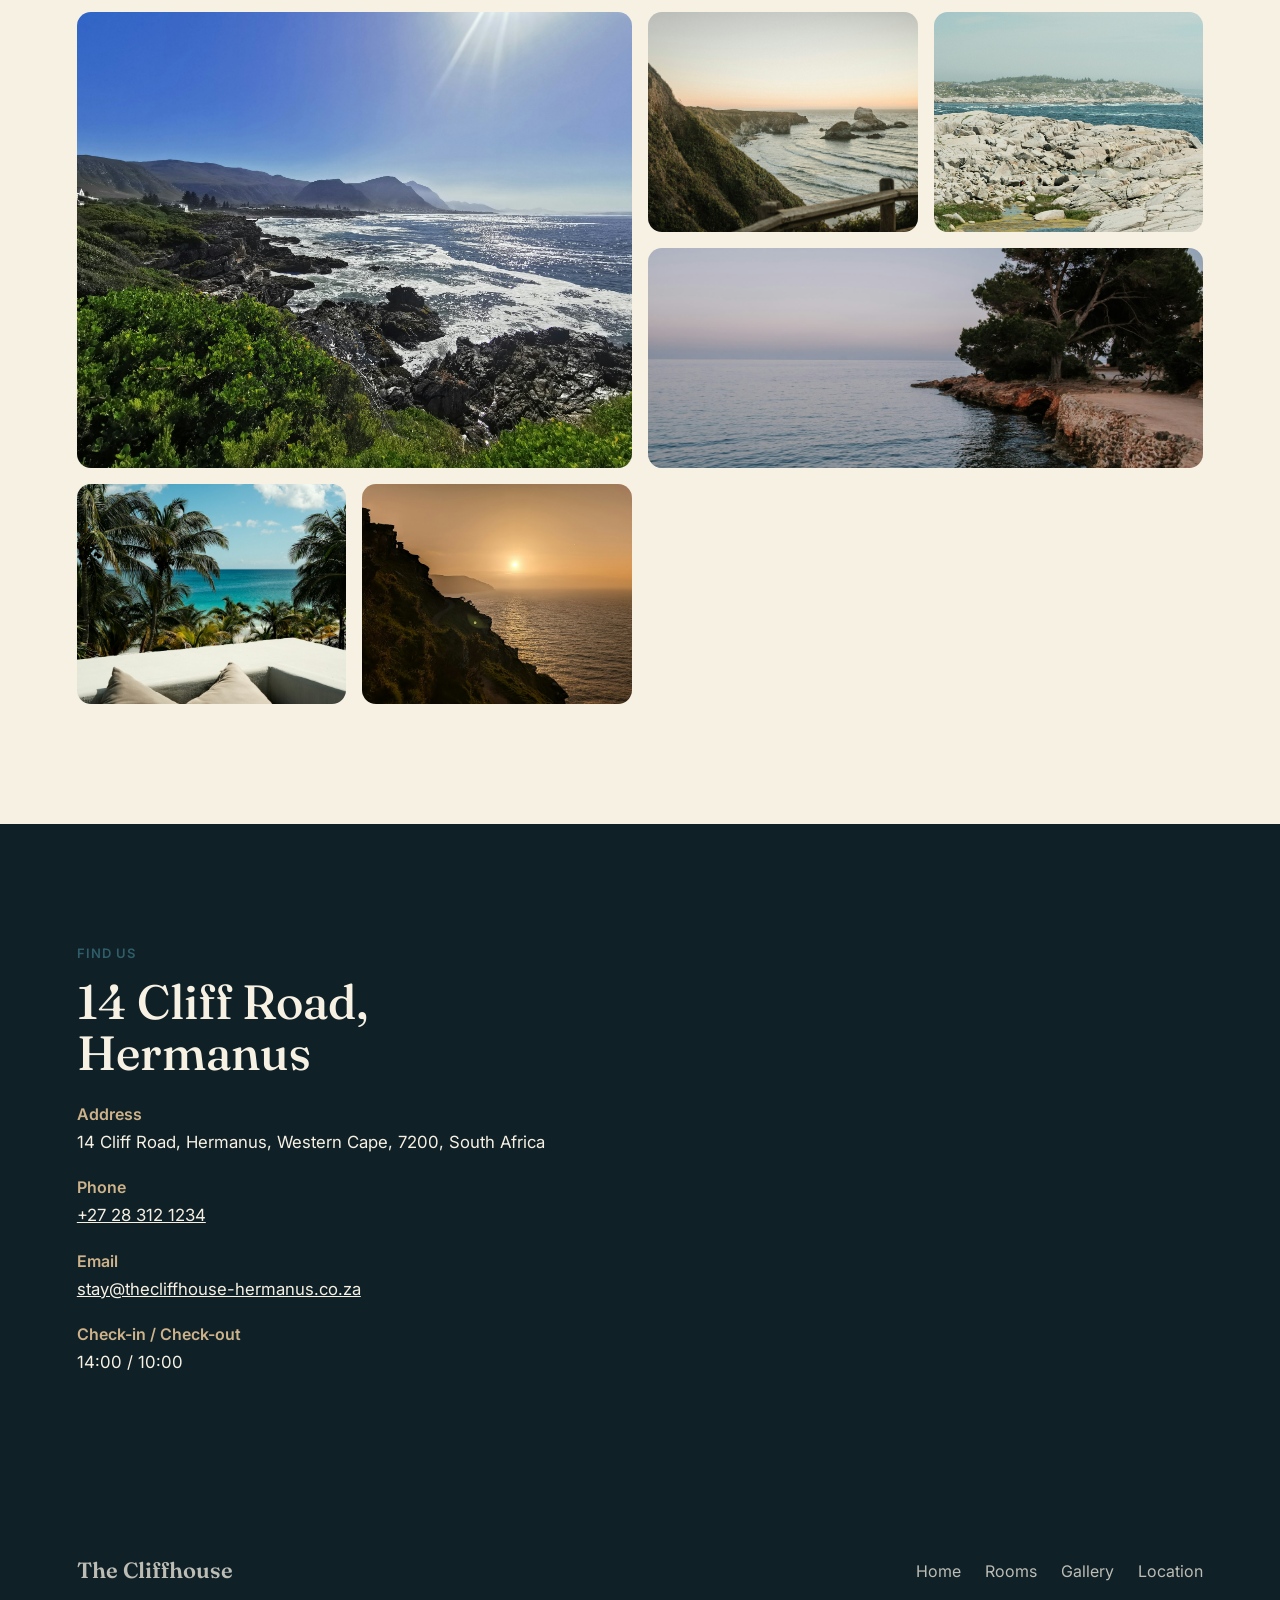
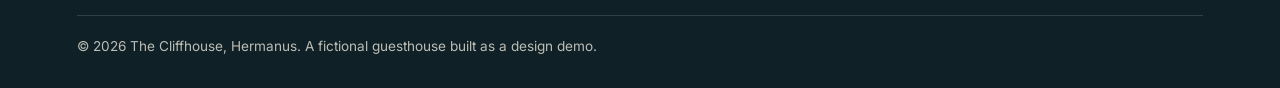
==== commit 2d2f0ff3: "Fix scroll-rig staging and contrast bugs found in browser testing - Move intro-copy/story panels ins" ====
--- a/index.html
+++ b/index.html
@@ -52,42 +52,42 @@
         <img class="scene-img hero-focal-img" src="images/whale-breach-hero.jpg" alt="" />
         <img class="scene-img frame-two-img" src="images/tidal-pool-closeup.jpg" alt="" />
 
+        <section class="intro-copy" aria-label="The Cliffhouse overview">
+          <p>A restored clifftop retreat above Walker Bay — seven rooms, one deck, and a front-row seat to the whale road.</p>
+          <div class="hero-tags" aria-label="Cliffhouse highlights">
+            <span>Walker Bay</span>
+            <span>Whale Season</span>
+            <span>Cliff Path</span>
+          </div>
+        </section>
+
+        <section class="story-panel story-panel-cliff" aria-label="The whale deck">
+          <h2>The cliff is the reason we're here.</h2>
+          <p>Forty metres above the swell, our deck holds one of the best land-based whale views on the coast — Southern Rights breach close enough to hear.</p>
+          <dl class="facts">
+            <div>
+              <dt>40m</dt>
+              <dd>Above the swell</dd>
+            </div>
+            <div>
+              <dt>Jun&ndash;Dec</dt>
+              <dd>Whale season from the deck</dd>
+            </div>
+          </dl>
+        </section>
+
+        <section class="story-panel story-panel-village" aria-label="Hermanus village">
+          <h2>Hermanus keeps its edges wild.</h2>
+          <p>Fynbos trails, tide pools, and the Old Harbour's original slipway all sit a short walk from every room.</p>
+          <button class="note-button" type="button" data-open-modal>
+            <span aria-hidden="true">&#8599;</span>
+            <span>Check availability</span>
+          </button>
+        </section>
+
         <div class="shade"></div>
       </div>
     </div>
-
-    <section class="intro-copy" aria-label="The Cliffhouse overview">
-      <p>A restored clifftop retreat above Walker Bay — seven rooms, one deck, and a front-row seat to the whale road.</p>
-      <div class="hero-tags" aria-label="Cliffhouse highlights">
-        <span>Walker Bay</span>
-        <span>Whale Season</span>
-        <span>Cliff Path</span>
-      </div>
-    </section>
-
-    <section class="story-panel story-panel-cliff" aria-label="The whale deck">
-      <h2>The cliff is the reason we're here.</h2>
-      <p>Forty metres above the swell, our deck holds one of the best land-based whale views on the coast — Southern Rights breach close enough to hear.</p>
-      <dl class="facts">
-        <div>
-          <dt>40m</dt>
-          <dd>Above the swell</dd>
-        </div>
-        <div>
-          <dt>Jun&ndash;Dec</dt>
-          <dd>Whale season from the deck</dd>
-        </div>
-      </dl>
-    </section>
-
-    <section class="story-panel story-panel-village" aria-label="Hermanus village">
-      <h2>Hermanus keeps its edges wild.</h2>
-      <p>Fynbos trails, tide pools, and the Old Harbour's original slipway all sit a short walk from every room.</p>
-      <button class="note-button" type="button" data-open-modal>
-        <span aria-hidden="true">&#8599;</span>
-        <span>Check availability</span>
-      </button>
-    </section>
   </section>
 
   <section class="section" aria-label="About The Cliffhouse">
--- a/css/styles.css
+++ b/css/styles.css
@@ -26,6 +26,7 @@
   --focal-bottom: 6vh;
   --focal-width: 58vw;
   --focal-scale: 1.02;
+  --focal-opacity: 0;
 
   --split-left-x: -50%;
   --split-left-y: 0px;
@@ -33,6 +34,7 @@
   --split-right-x: -50%;
   --split-right-y: 0px;
   --split-right-scale: 1;
+  --split-opacity: 0;
 
   --frame2-opacity: 0;
   --frame2-x: -50%;
@@ -264,6 +266,8 @@
   box-shadow: 0 40px 90px rgba(0, 0, 0, 0.35);
 }
 
+.splitframe-img { opacity: var(--split-opacity); }
+
 .splitframe-left {
   transform: translate3d(var(--split-left-x), var(--split-left-y), 0) scale(var(--split-left-scale));
   transform-origin: 30% 60%;
@@ -284,6 +288,7 @@
   border-radius: 14px;
   z-index: 4;
   box-shadow: 0 30px 70px rgba(0, 0, 0, 0.4);
+  opacity: var(--focal-opacity);
   transform: translate3d(var(--focal-x), var(--focal-y), 0) scale(var(--focal-scale));
   transform-origin: 50% 60%;
 }
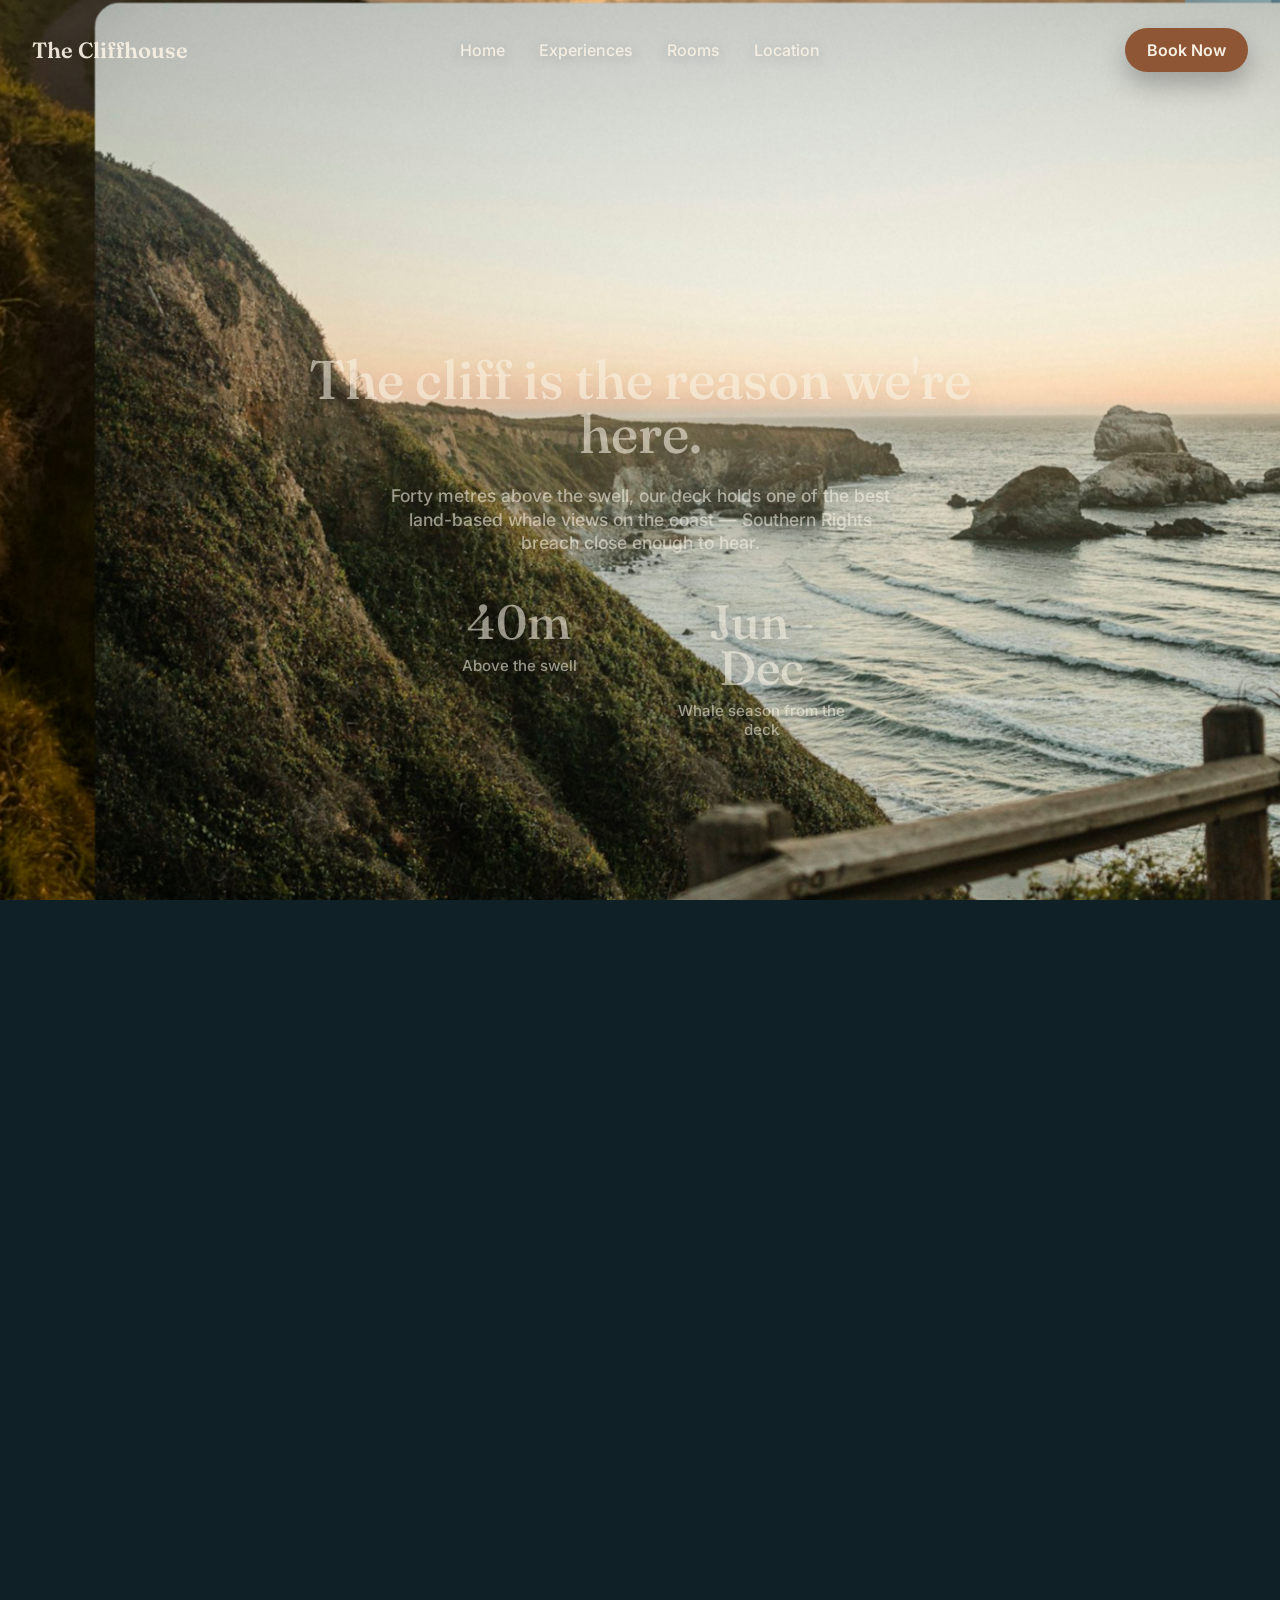
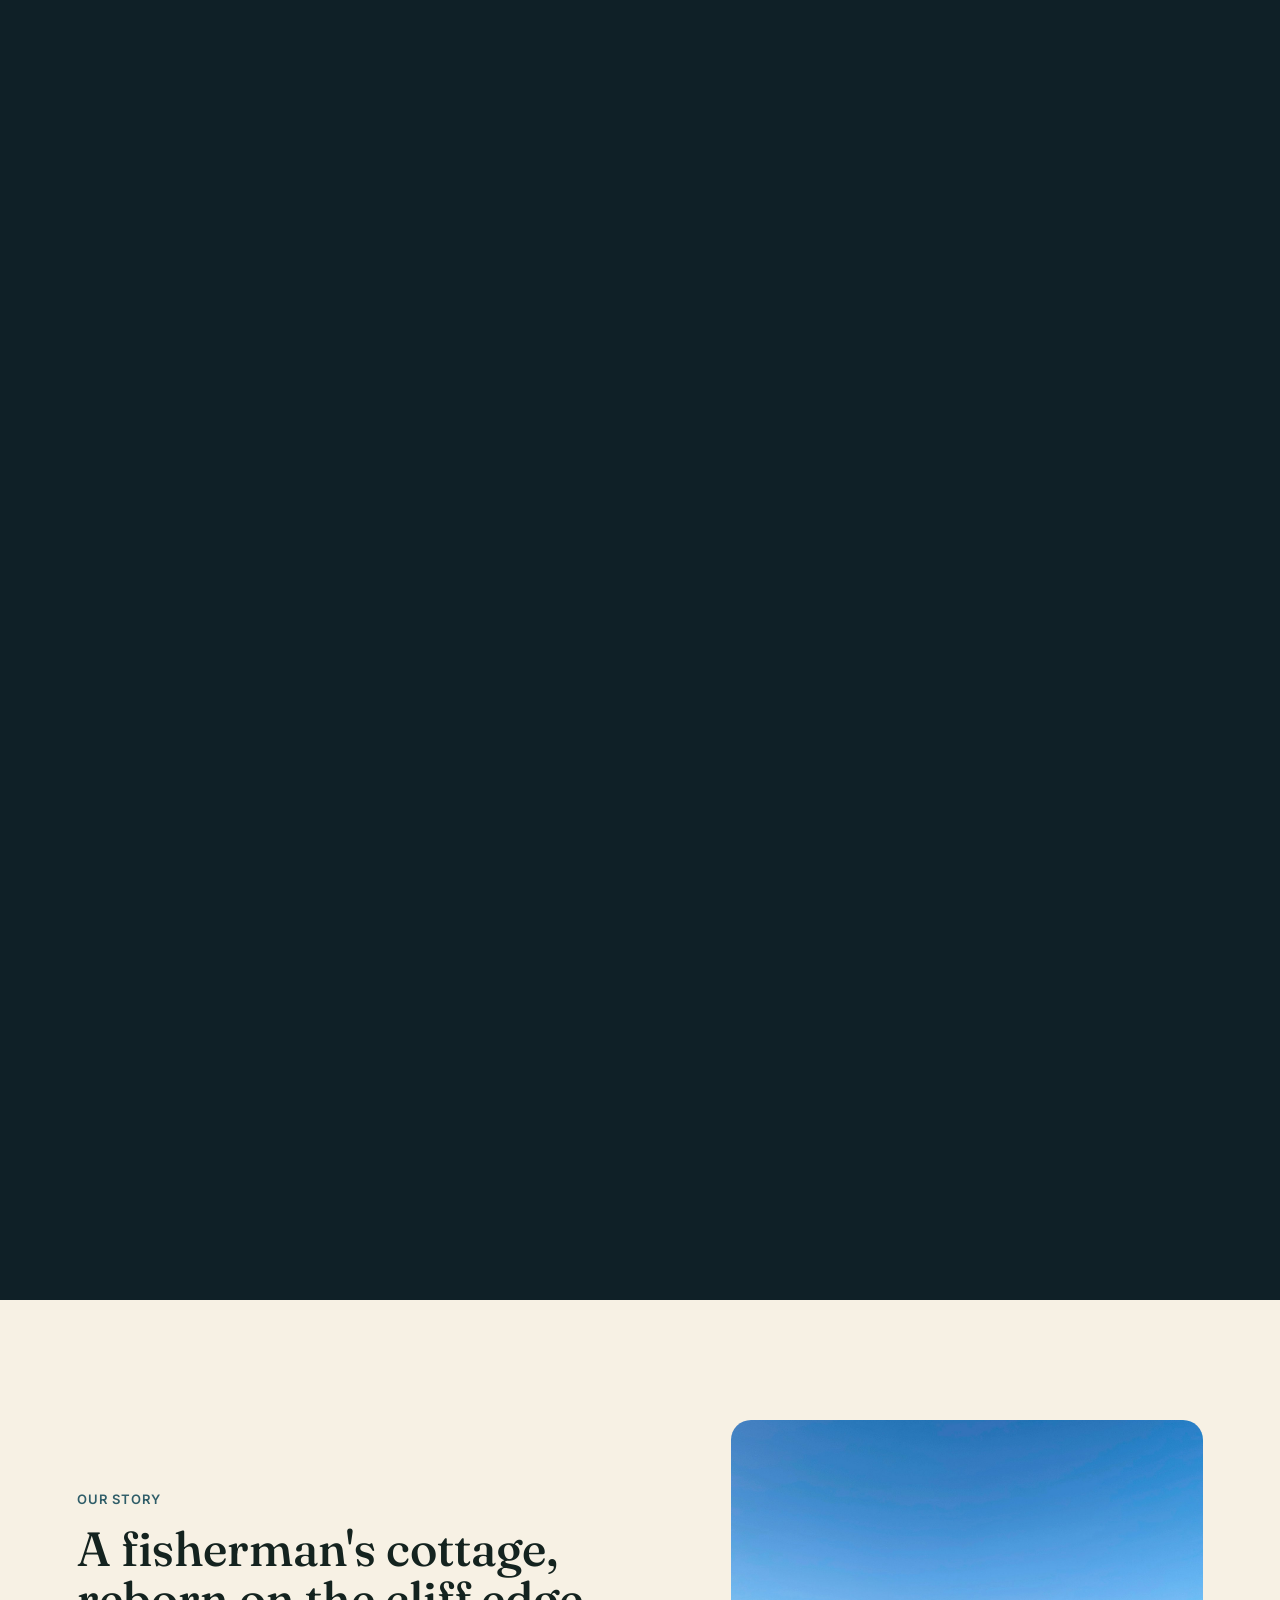
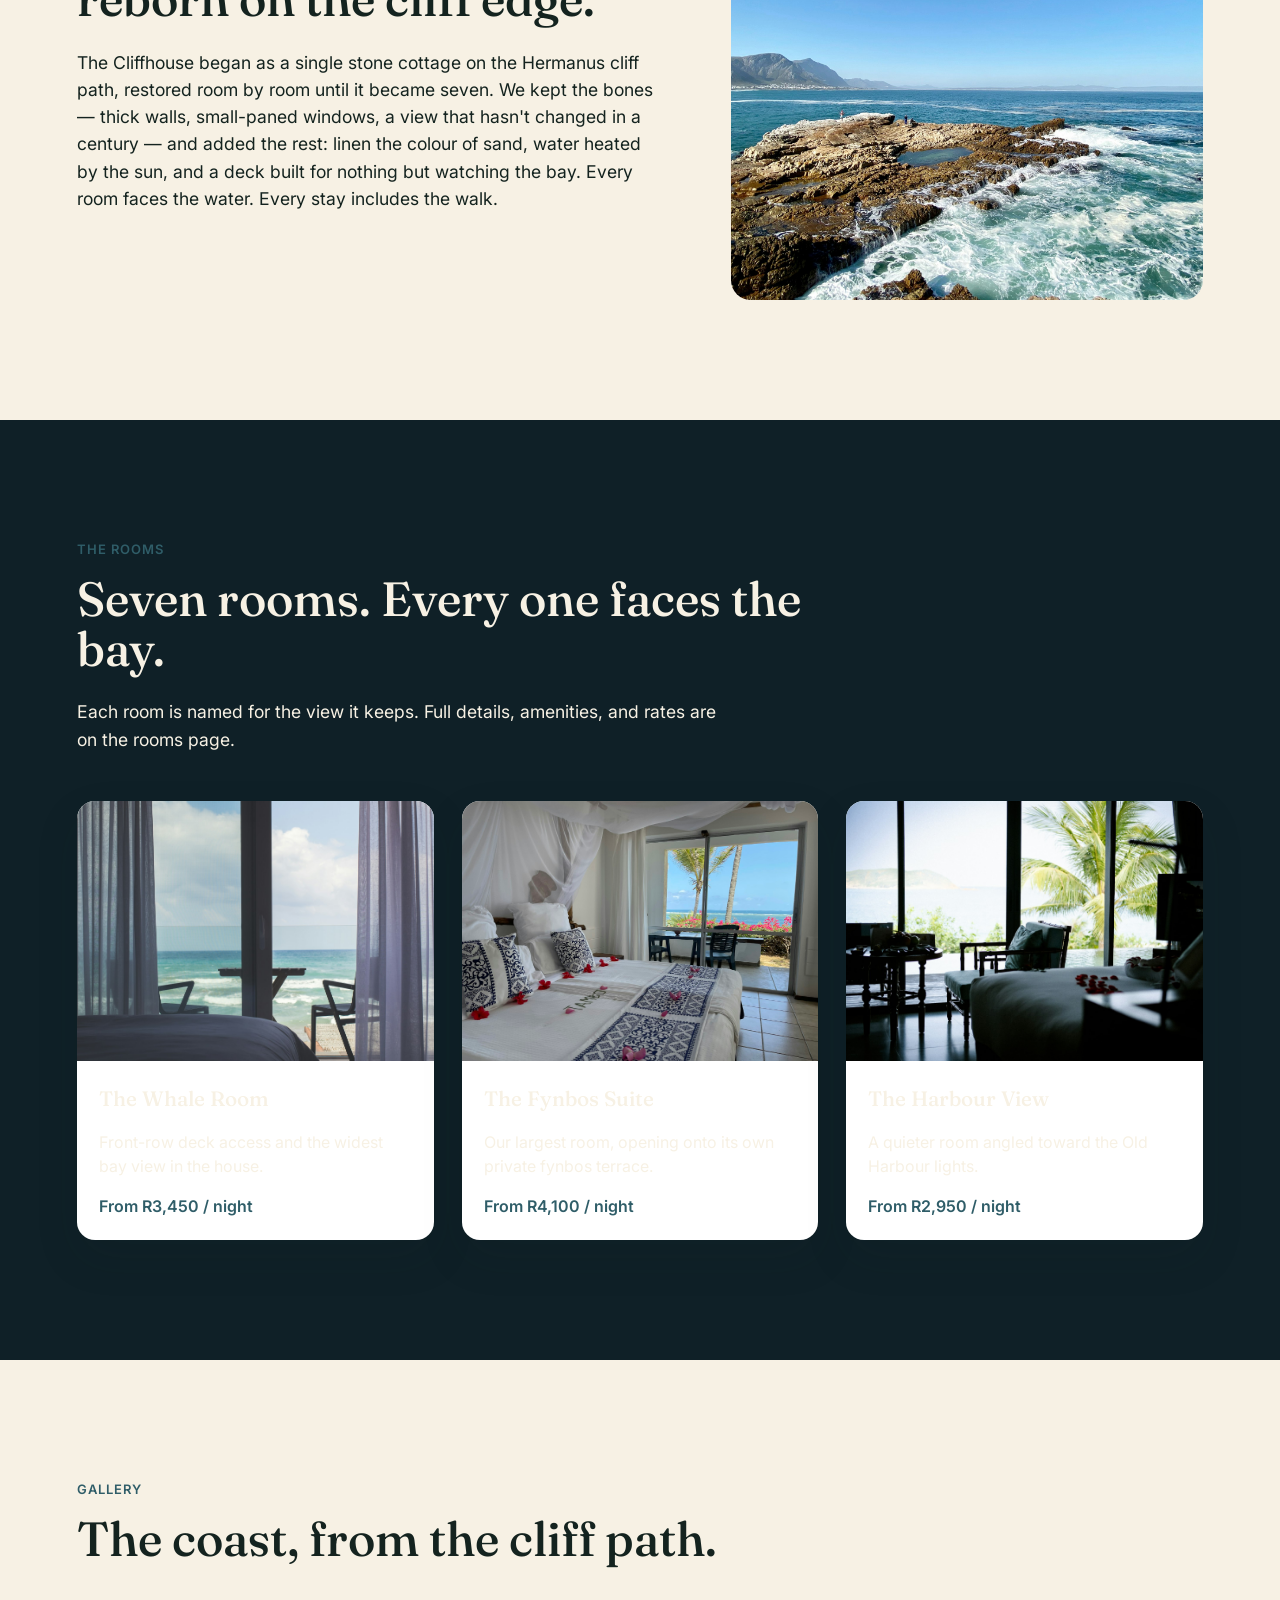
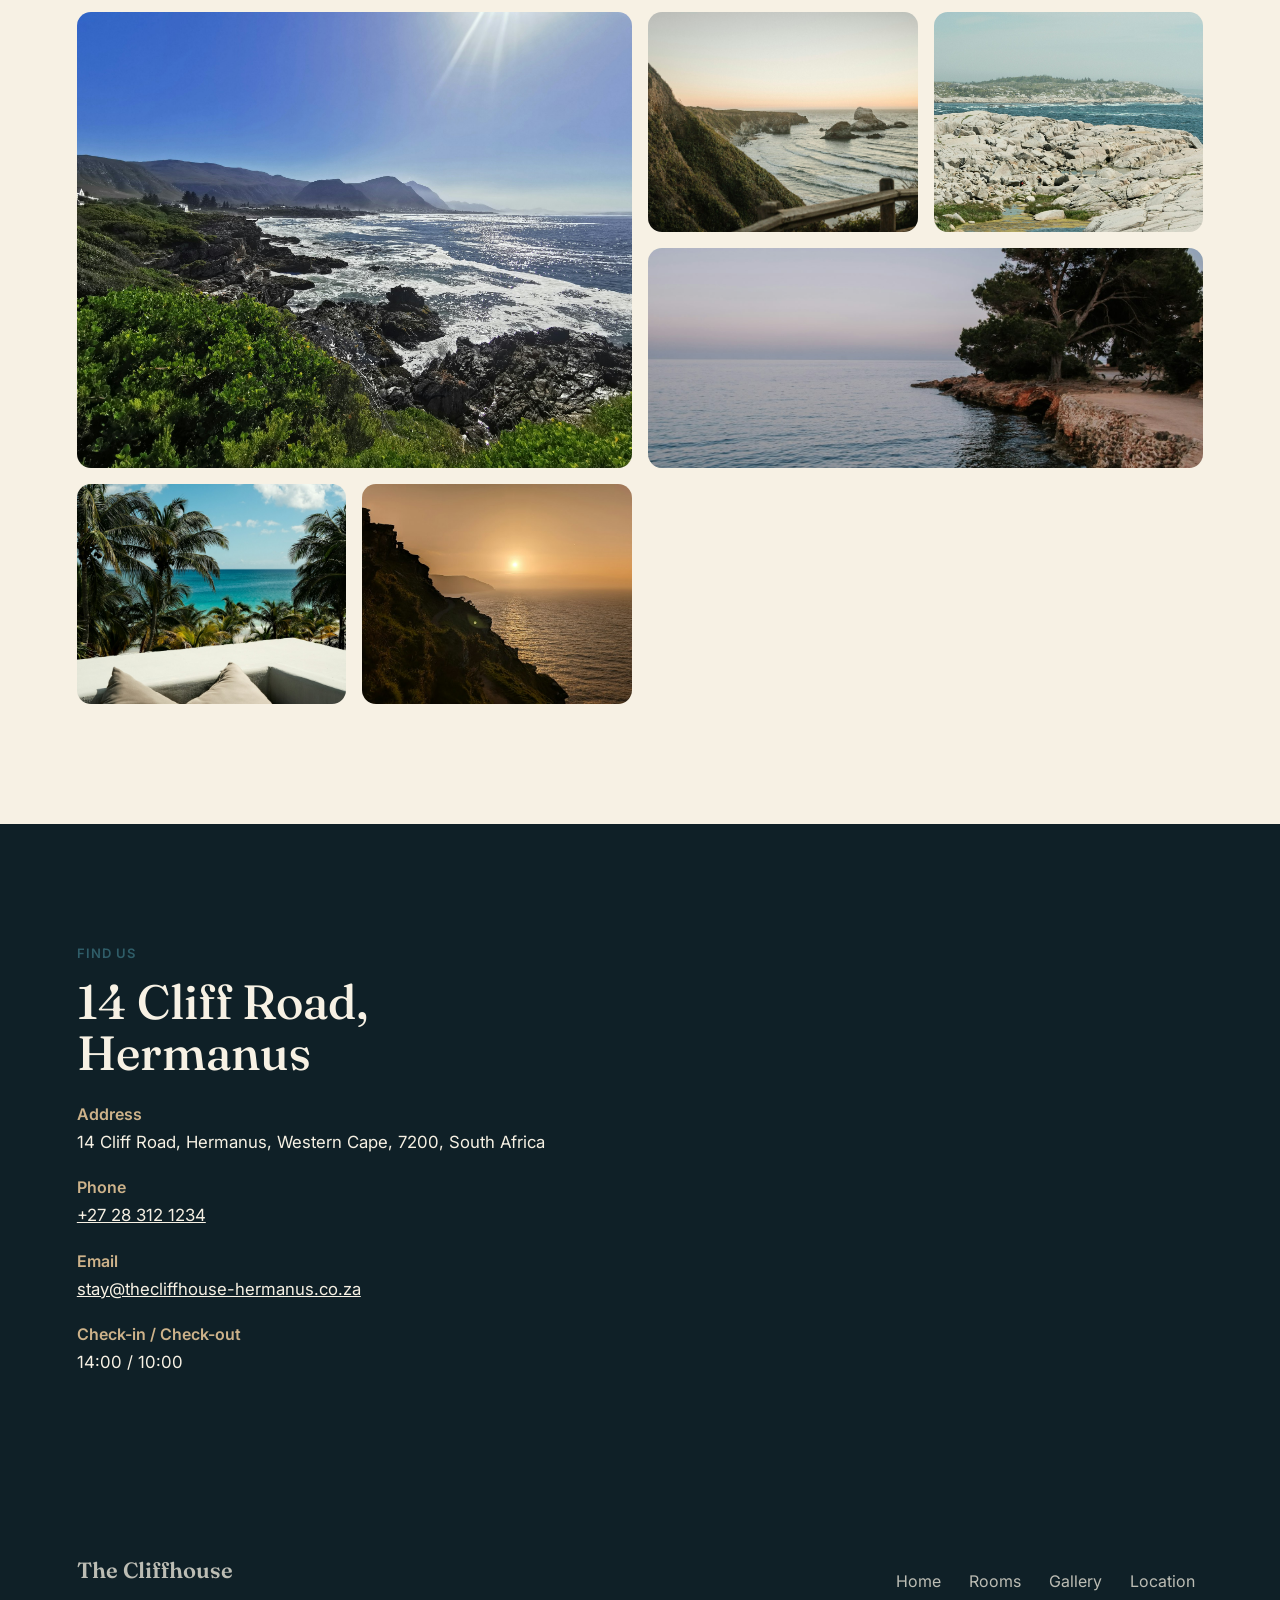
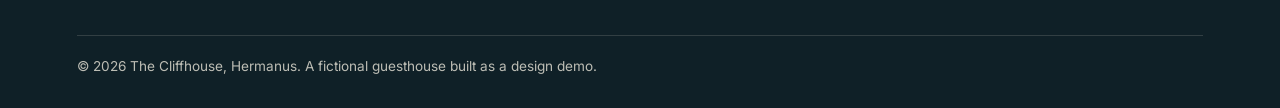
==== commit 173da17b: "Fix accessibility findings from design-auditor pass - Darken --terracotta so CTA button text meets W" ====
--- a/index.html
+++ b/index.html
@@ -13,6 +13,8 @@
 </head>
 <body>
 
+<a class="skip-link" href="#main-content">Skip to main content</a>
+
 <main class="site-shell">
 
   <section class="cinema-scroll" id="cinema" aria-label="The Cliffhouse cinematic introduction">
@@ -90,7 +92,7 @@
     </div>
   </section>
 
-  <section class="section" aria-label="About The Cliffhouse">
+  <section class="section" id="main-content" aria-label="About The Cliffhouse">
     <div class="section-inner about-grid">
       <div>
         <span class="section-kicker">Our Story</span>
@@ -196,7 +198,7 @@
 
     <form id="booking-form">
       <h2 id="booking-modal-title">Check availability</h2>
-      <p>Tell us your dates and we'll confirm within 24 hours.</p>
+      <p>Tell us your dates and we'll confirm within 24 hours. All fields are required.</p>
 
       <div class="form-row">
         <div class="form-field">
--- a/css/styles.css
+++ b/css/styles.css
@@ -63,7 +63,7 @@
   --sand: #cdb28a;
   --ocean: #2f5d68;
   --ocean-deep: #0f2027;
-  --terracotta: #b5714a;
+  --terracotta: #8f5636;
   --shadow: rgba(10, 20, 20, 0.35);
 
   font-family: "Inter", system-ui, -apple-system, "Segoe UI", sans-serif;
@@ -118,6 +118,23 @@
   clip: rect(0, 0, 0, 0);
   white-space: nowrap;
   border: 0;
+}
+
+.skip-link {
+  position: absolute;
+  top: -100px;
+  left: 12px;
+  z-index: 1000;
+  padding: 12px 20px;
+  background: var(--paper);
+  color: var(--ink);
+  font-weight: 600;
+  border-radius: 0 0 8px 8px;
+  transition: top 150ms ease-out;
+}
+
+.skip-link:focus {
+  top: 0;
 }
 
 /* ===== Scroll rig ===== */
@@ -214,10 +231,14 @@
 
 .site-nav {
   display: flex;
-  gap: clamp(20px, 2vw, 40px);
+  gap: clamp(12px, 1.4vw, 32px);
 }
 
 .site-nav a {
+  display: inline-flex;
+  align-items: center;
+  min-height: 44px;
+  padding: 4px 8px;
   text-decoration: none;
   font-size: 16px;
   font-weight: 500;
@@ -701,11 +722,17 @@
 
 .footer-nav {
   display: flex;
-  gap: 24px;
+  gap: 12px;
   flex-wrap: wrap;
 }
 
-.footer-nav a { text-decoration: none; }
+.footer-nav a {
+  display: inline-flex;
+  align-items: center;
+  min-height: 44px;
+  padding: 4px 8px;
+  text-decoration: none;
+}
 
 .footer-bottom {
   max-width: 1200px;
@@ -742,7 +769,7 @@
 .modal-close {
   position: absolute;
   top: 18px; right: 18px;
-  width: 40px; height: 40px;
+  width: 44px; height: 44px;
   display: inline-flex;
   align-items: center;
   justify-content: center;
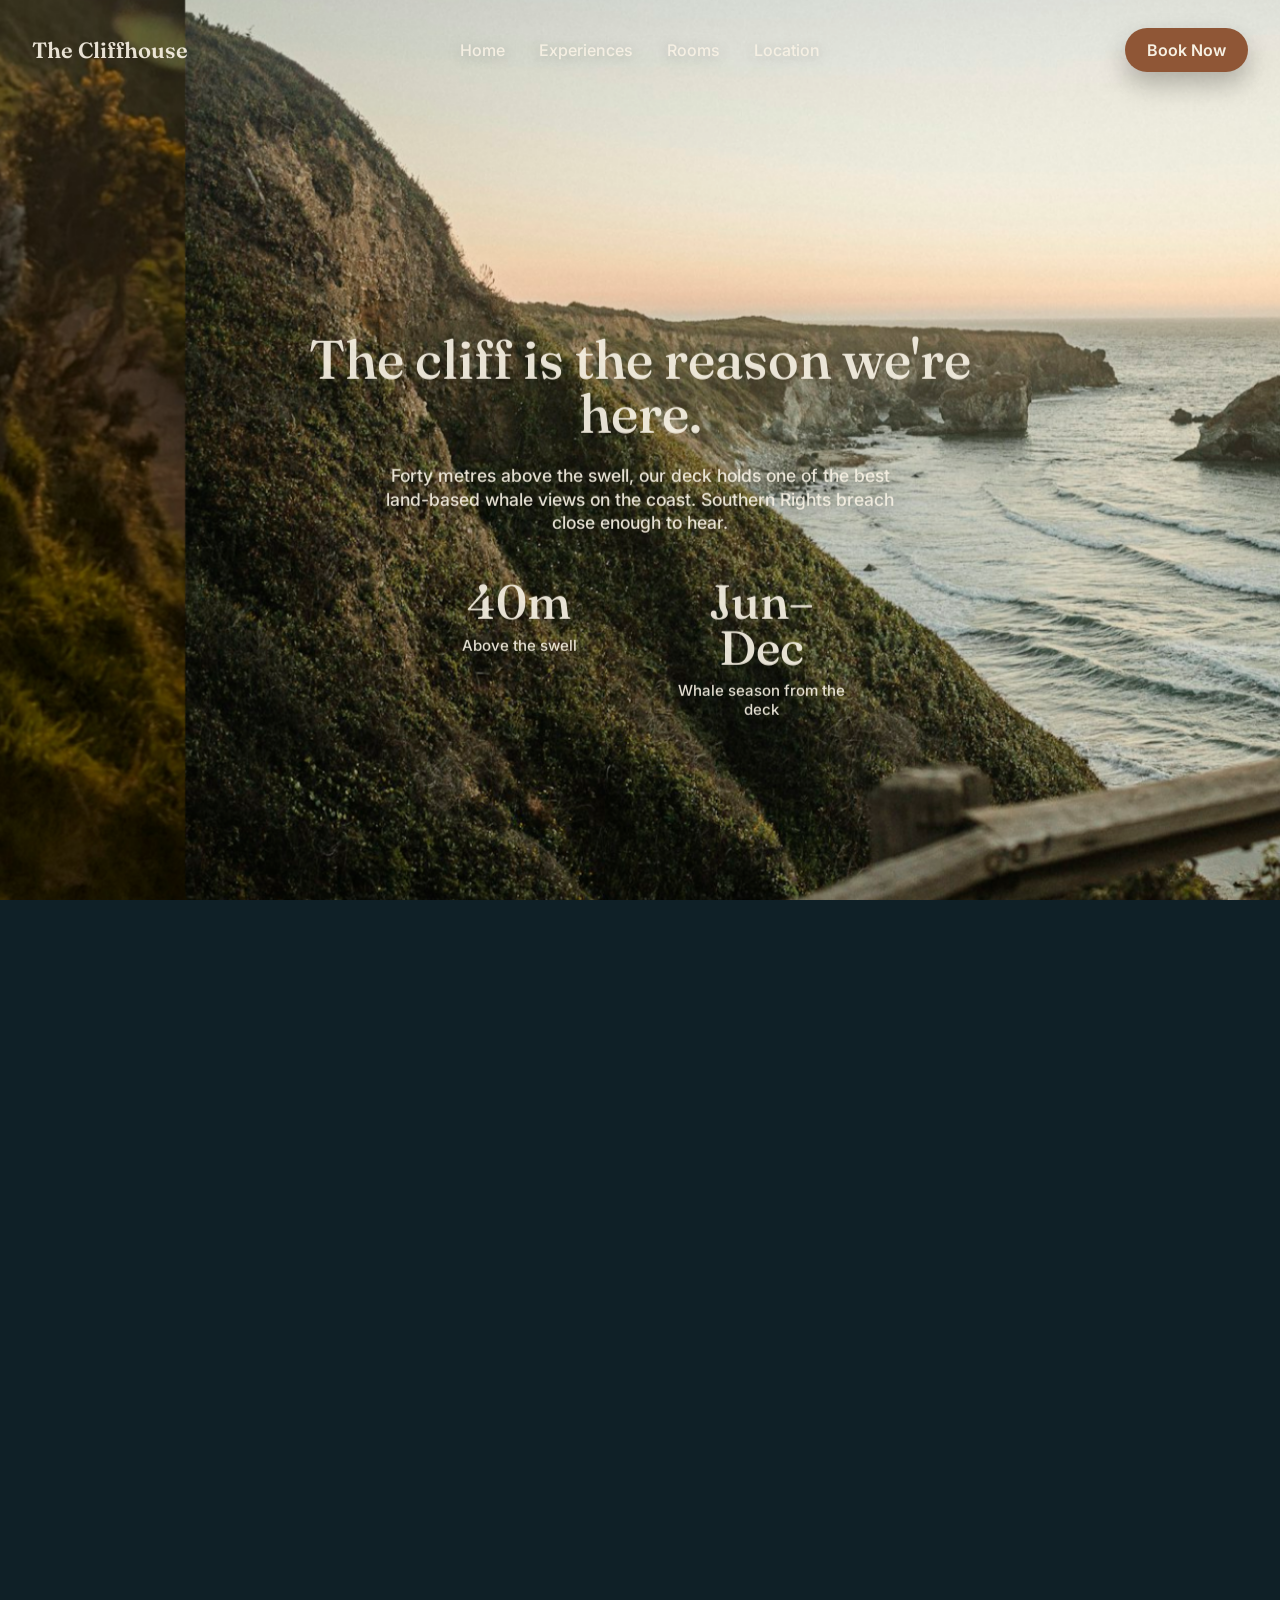
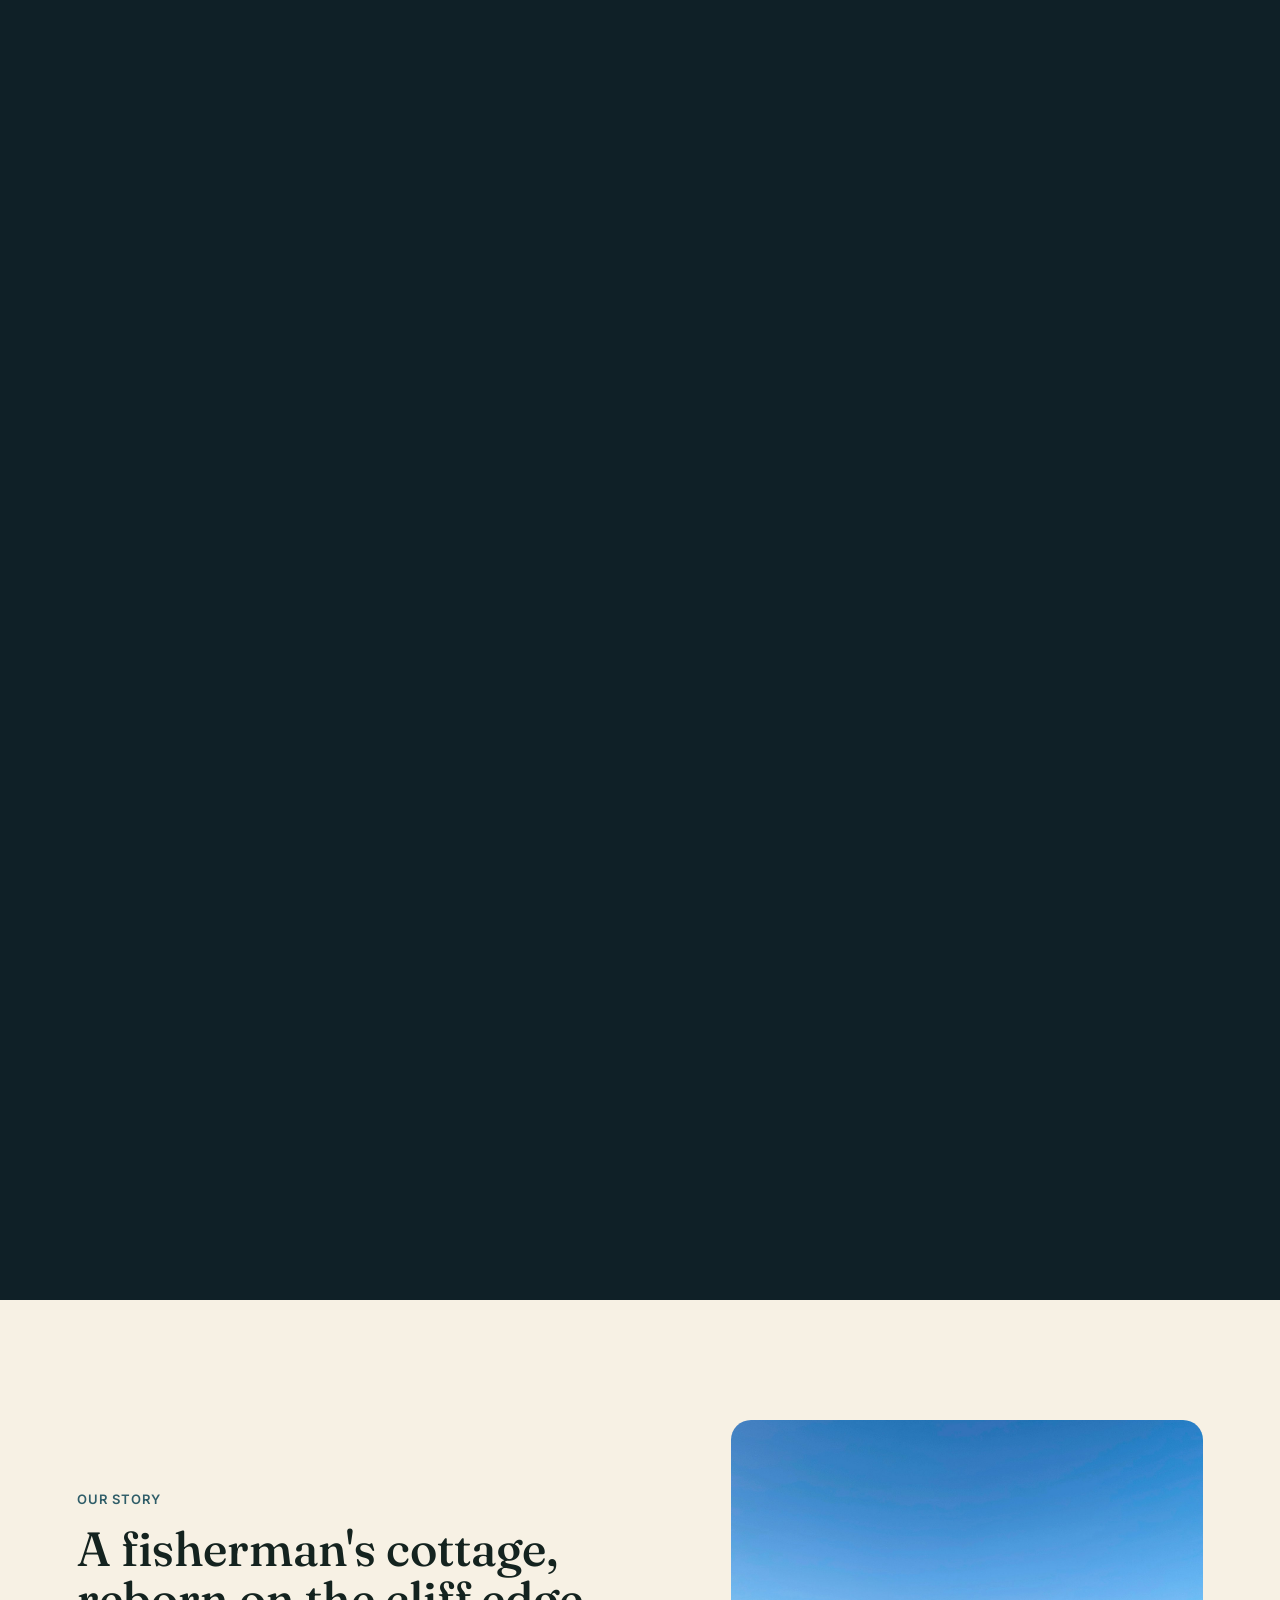
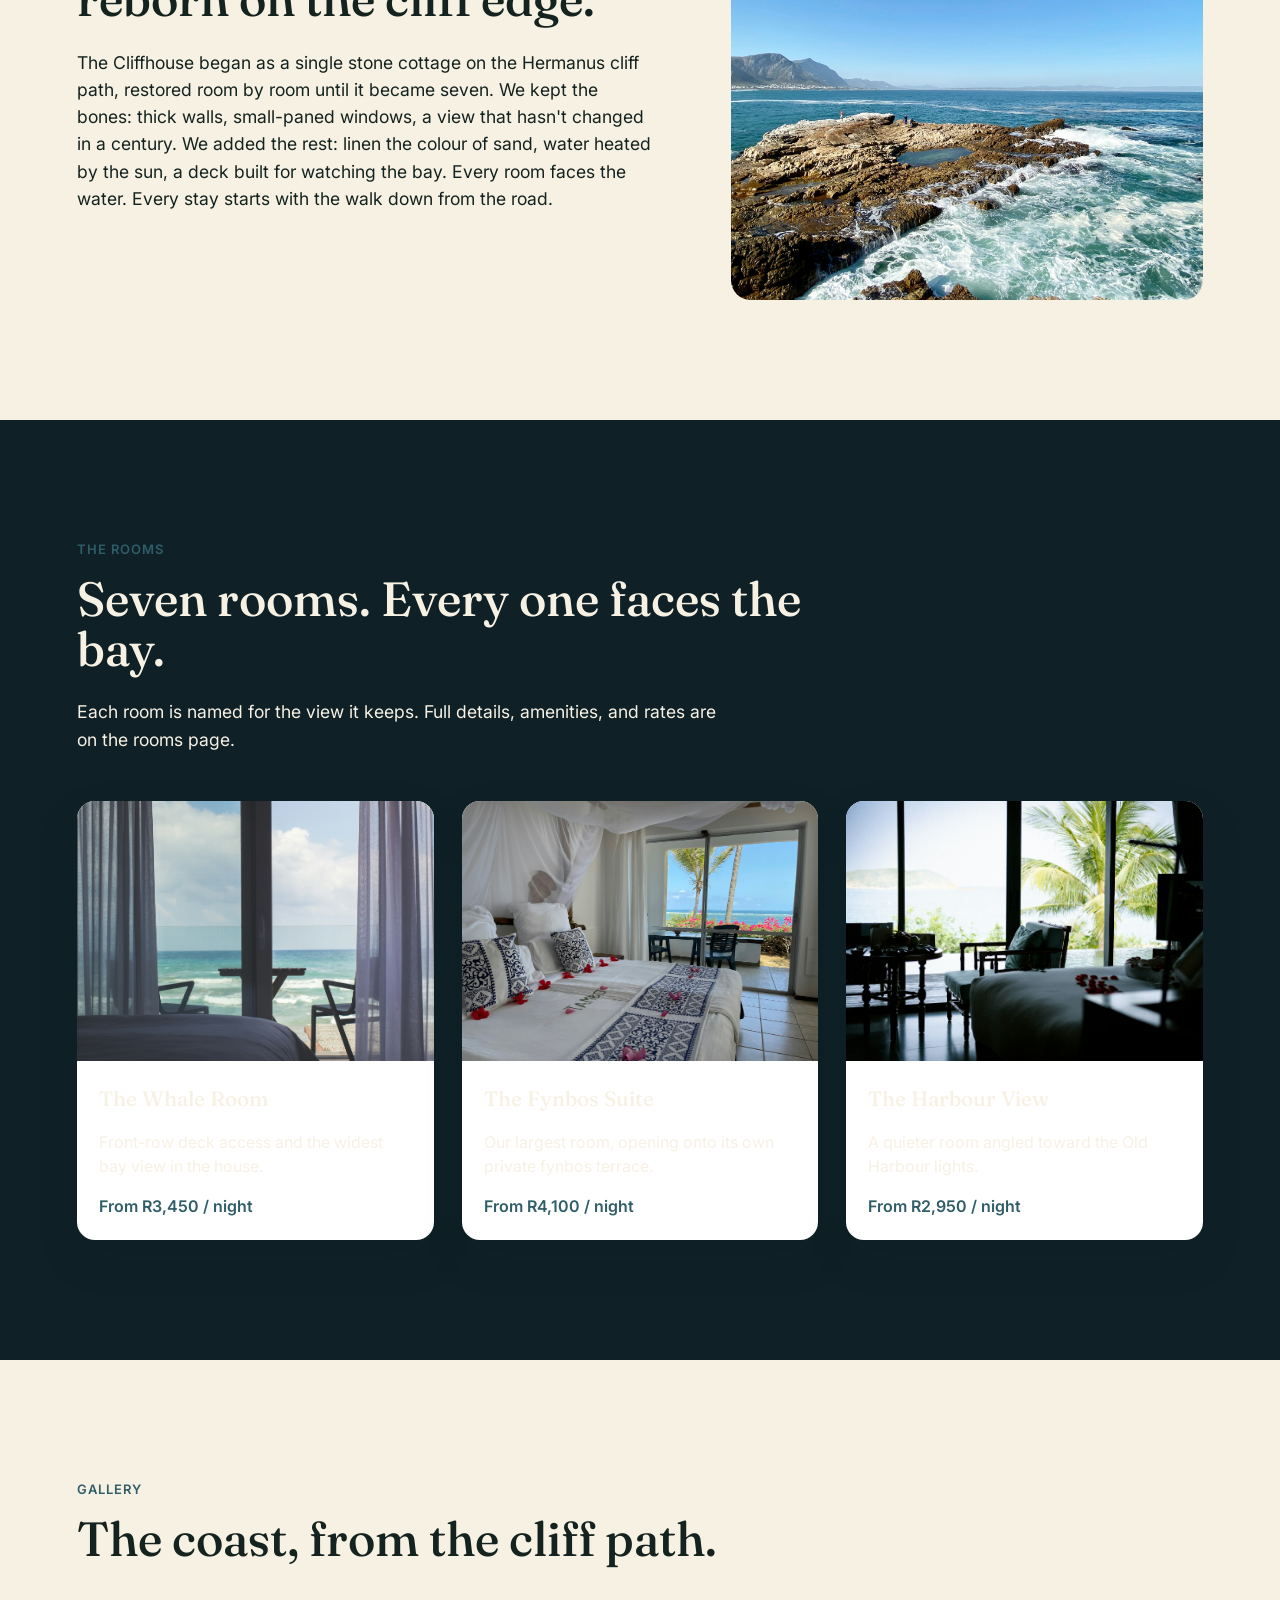
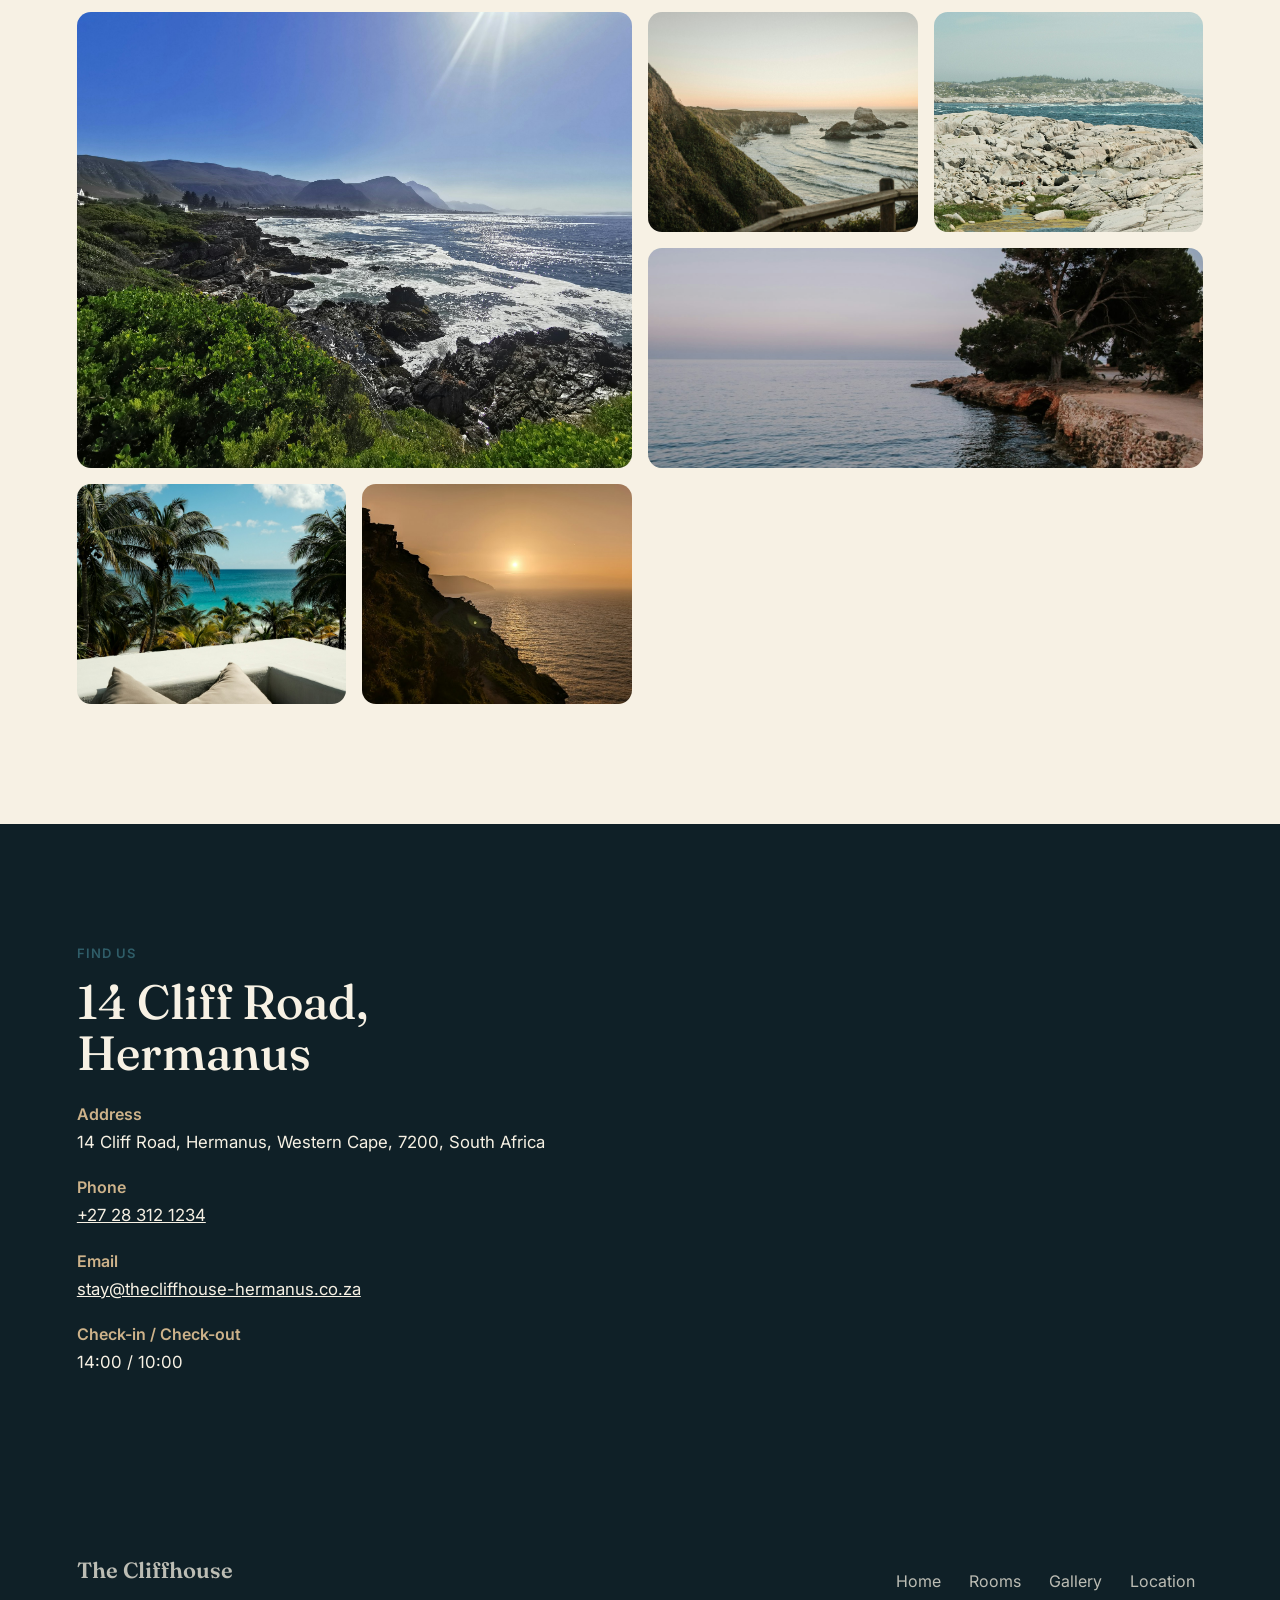
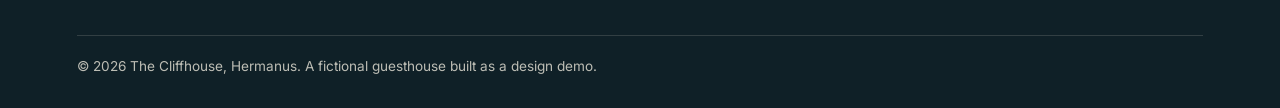
==== commit 2d76bc14: "Copy pass: cut em-dashes and hedge-y contrast phrasing Reviewed hero, story-panel, about, and room c" ====
--- a/index.html
+++ b/index.html
@@ -55,7 +55,7 @@
         <img class="scene-img frame-two-img" src="images/tidal-pool-closeup.jpg" alt="" />
 
         <section class="intro-copy" aria-label="The Cliffhouse overview">
-          <p>A restored clifftop retreat above Walker Bay — seven rooms, one deck, and a front-row seat to the whale road.</p>
+          <p>A restored clifftop retreat above Walker Bay. Seven rooms, one deck, and a front-row seat to the whale road.</p>
           <div class="hero-tags" aria-label="Cliffhouse highlights">
             <span>Walker Bay</span>
             <span>Whale Season</span>
@@ -65,7 +65,7 @@
 
         <section class="story-panel story-panel-cliff" aria-label="The whale deck">
           <h2>The cliff is the reason we're here.</h2>
-          <p>Forty metres above the swell, our deck holds one of the best land-based whale views on the coast — Southern Rights breach close enough to hear.</p>
+          <p>Forty metres above the swell, our deck holds one of the best land-based whale views on the coast. Southern Rights breach close enough to hear.</p>
           <dl class="facts">
             <div>
               <dt>40m</dt>
@@ -97,7 +97,7 @@
       <div>
         <span class="section-kicker">Our Story</span>
         <h2 class="section-title">A fisherman's cottage, reborn on the cliff edge.</h2>
-        <p class="section-lede">The Cliffhouse began as a single stone cottage on the Hermanus cliff path, restored room by room until it became seven. We kept the bones — thick walls, small-paned windows, a view that hasn't changed in a century — and added the rest: linen the colour of sand, water heated by the sun, and a deck built for nothing but watching the bay. Every room faces the water. Every stay includes the walk.</p>
+        <p class="section-lede">The Cliffhouse began as a single stone cottage on the Hermanus cliff path, restored room by room until it became seven. We kept the bones: thick walls, small-paned windows, a view that hasn't changed in a century. We added the rest: linen the colour of sand, water heated by the sun, a deck built for watching the bay. Every room faces the water. Every stay starts with the walk down from the road.</p>
       </div>
       <img src="images/rocky-shore.jpg" alt="Rocky Hermanus shoreline below the cliff path" loading="lazy" width="1600" height="1200" />
     </div>
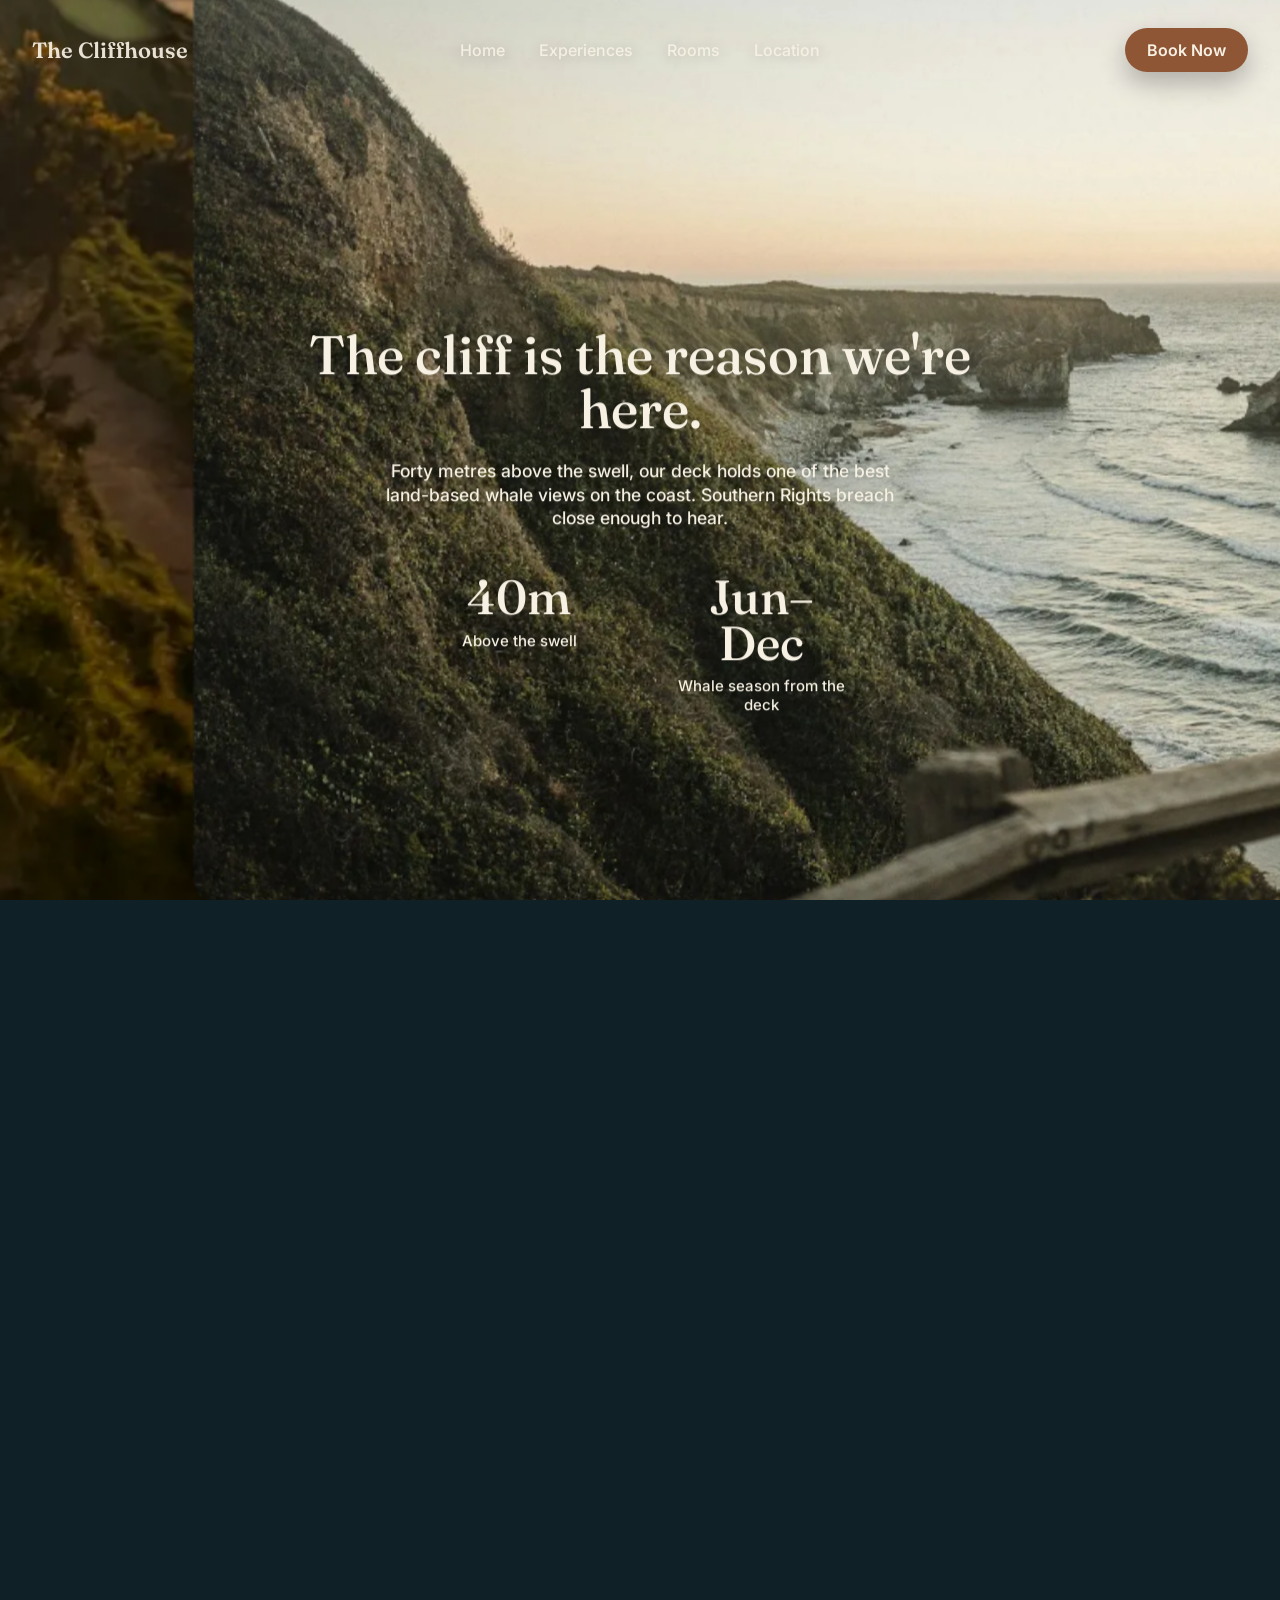
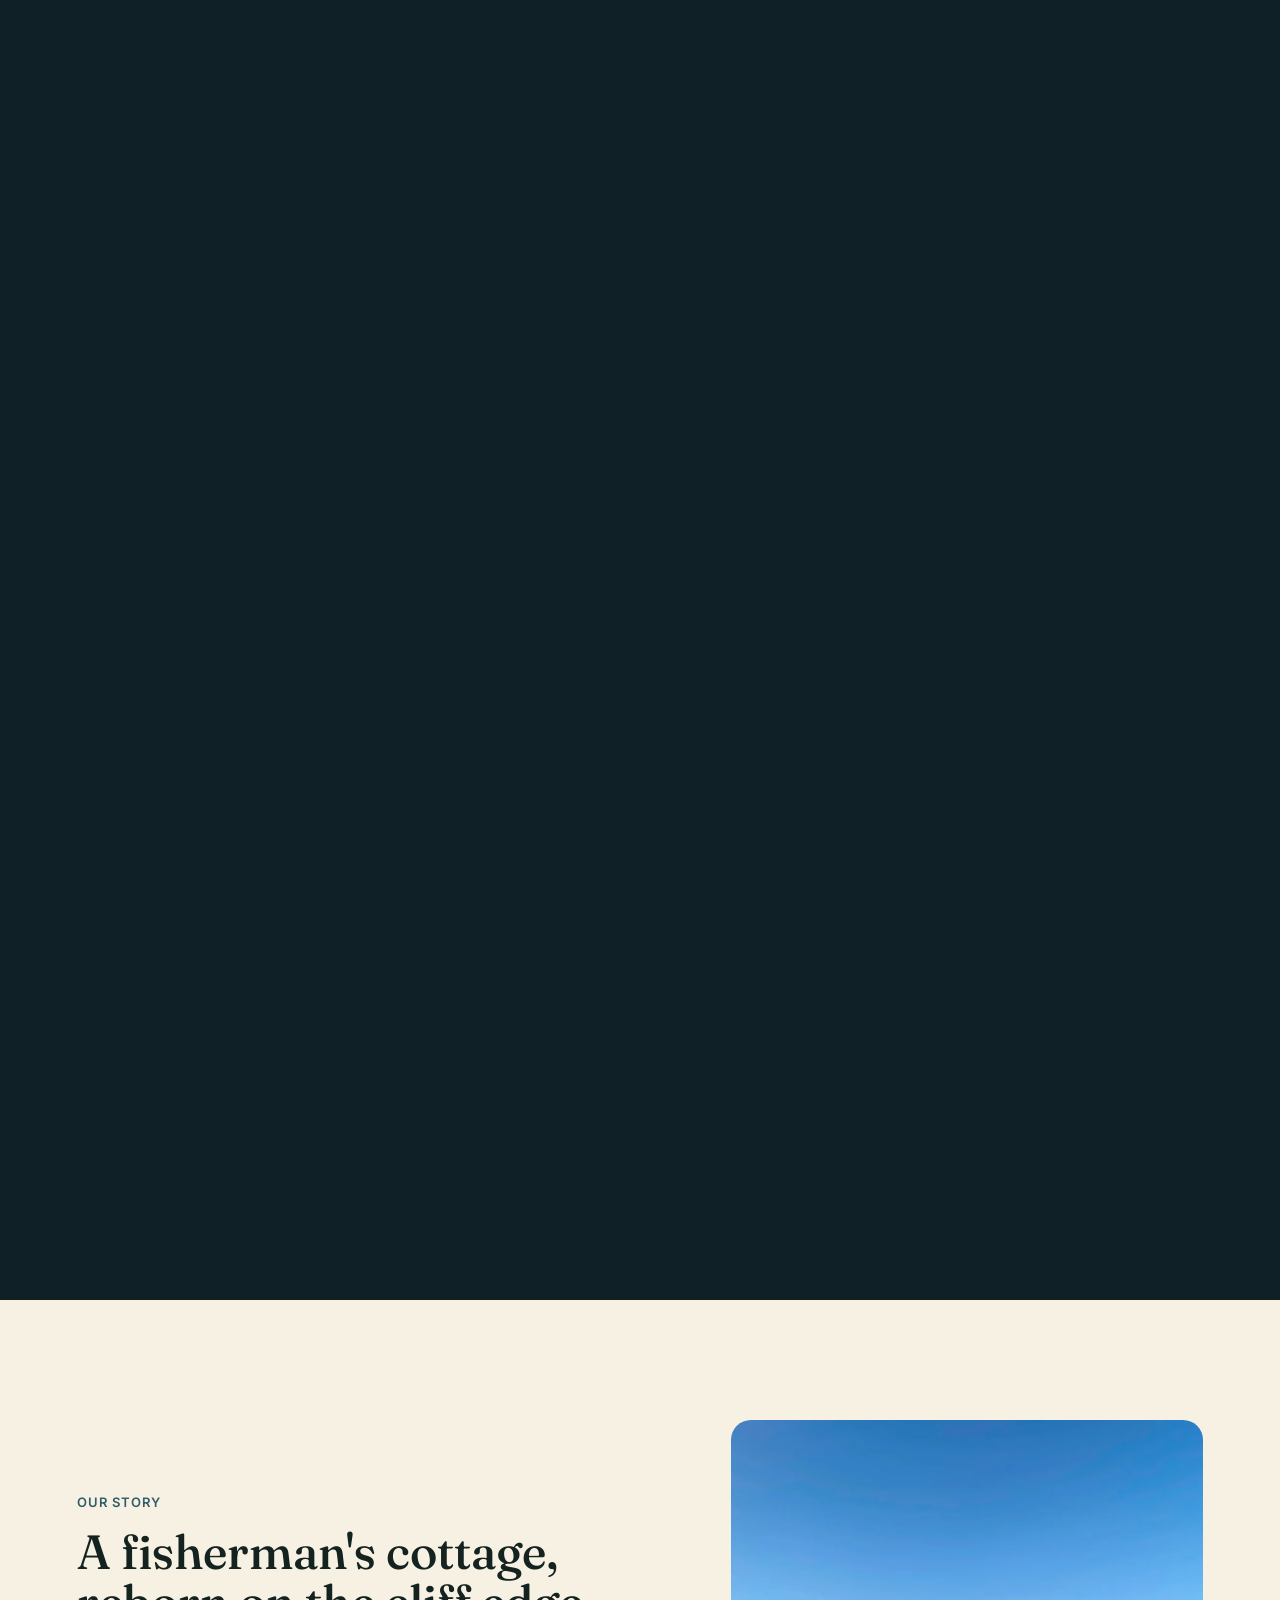
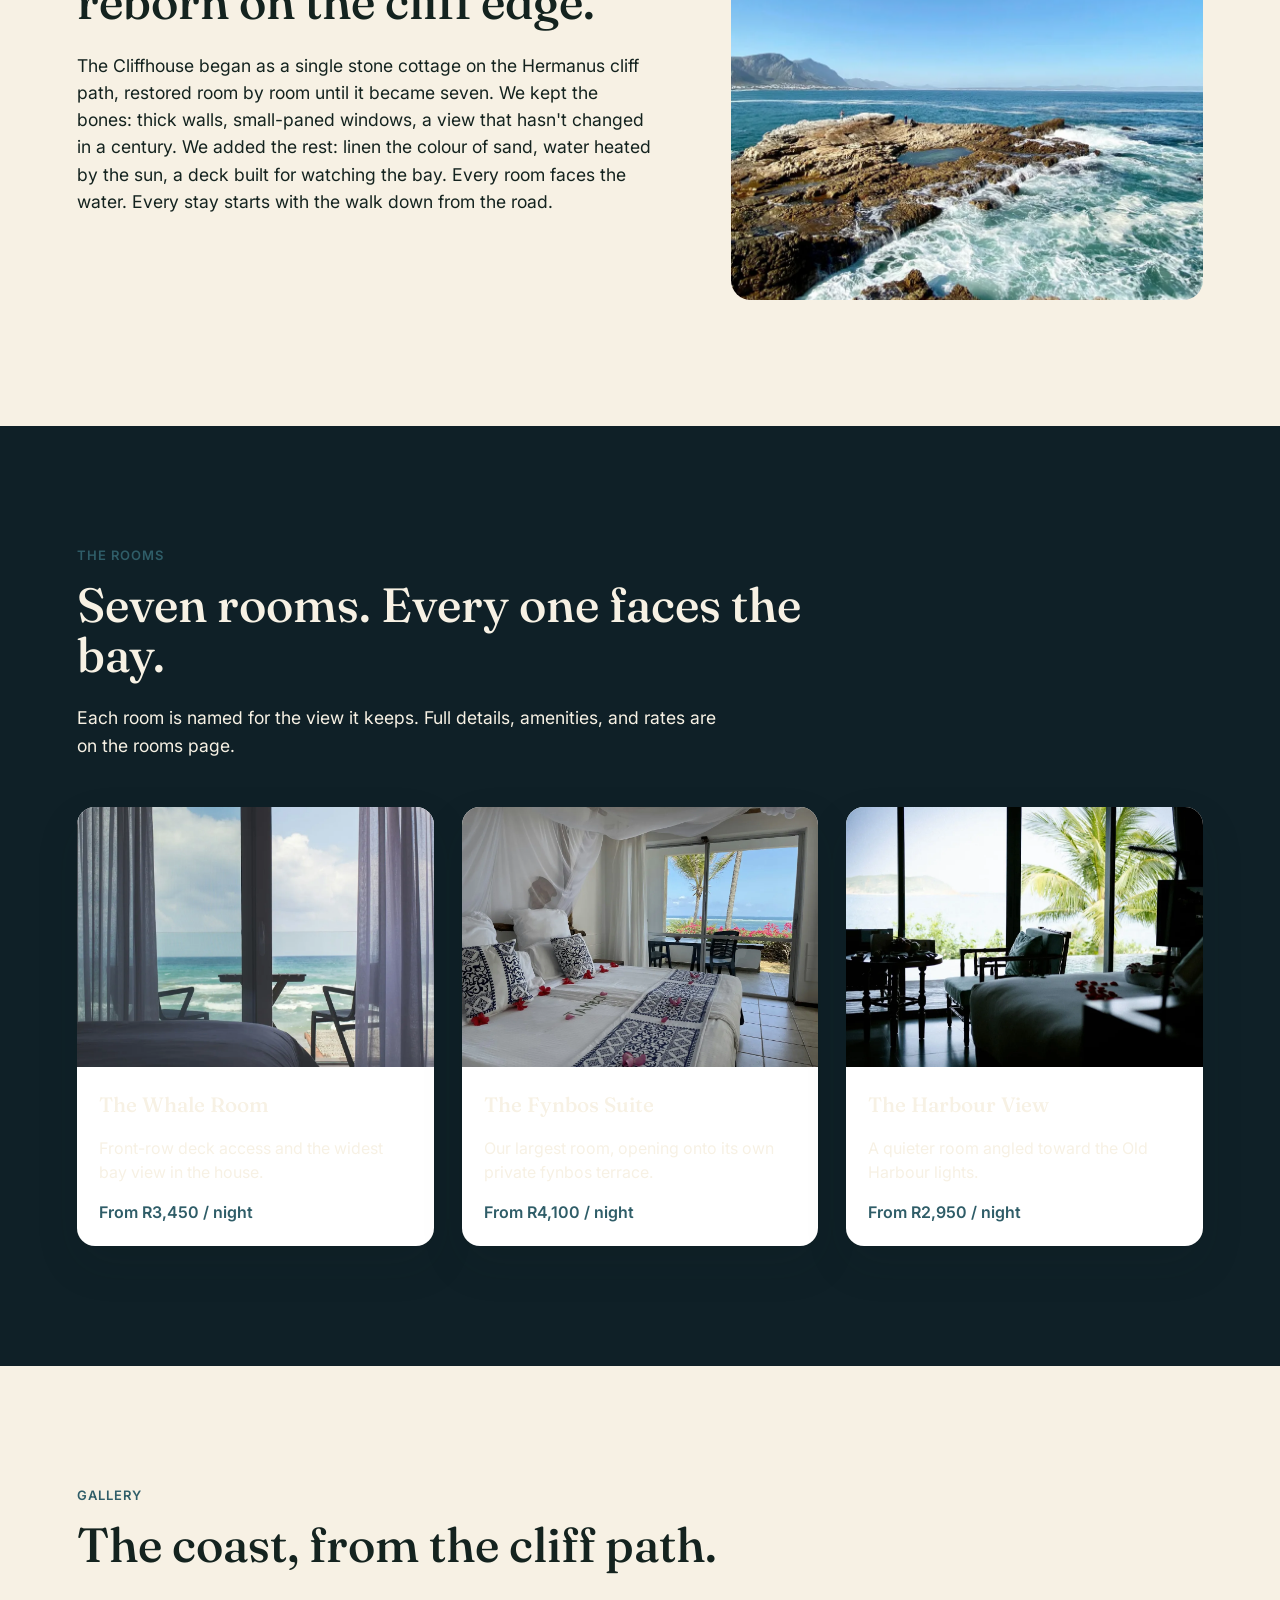
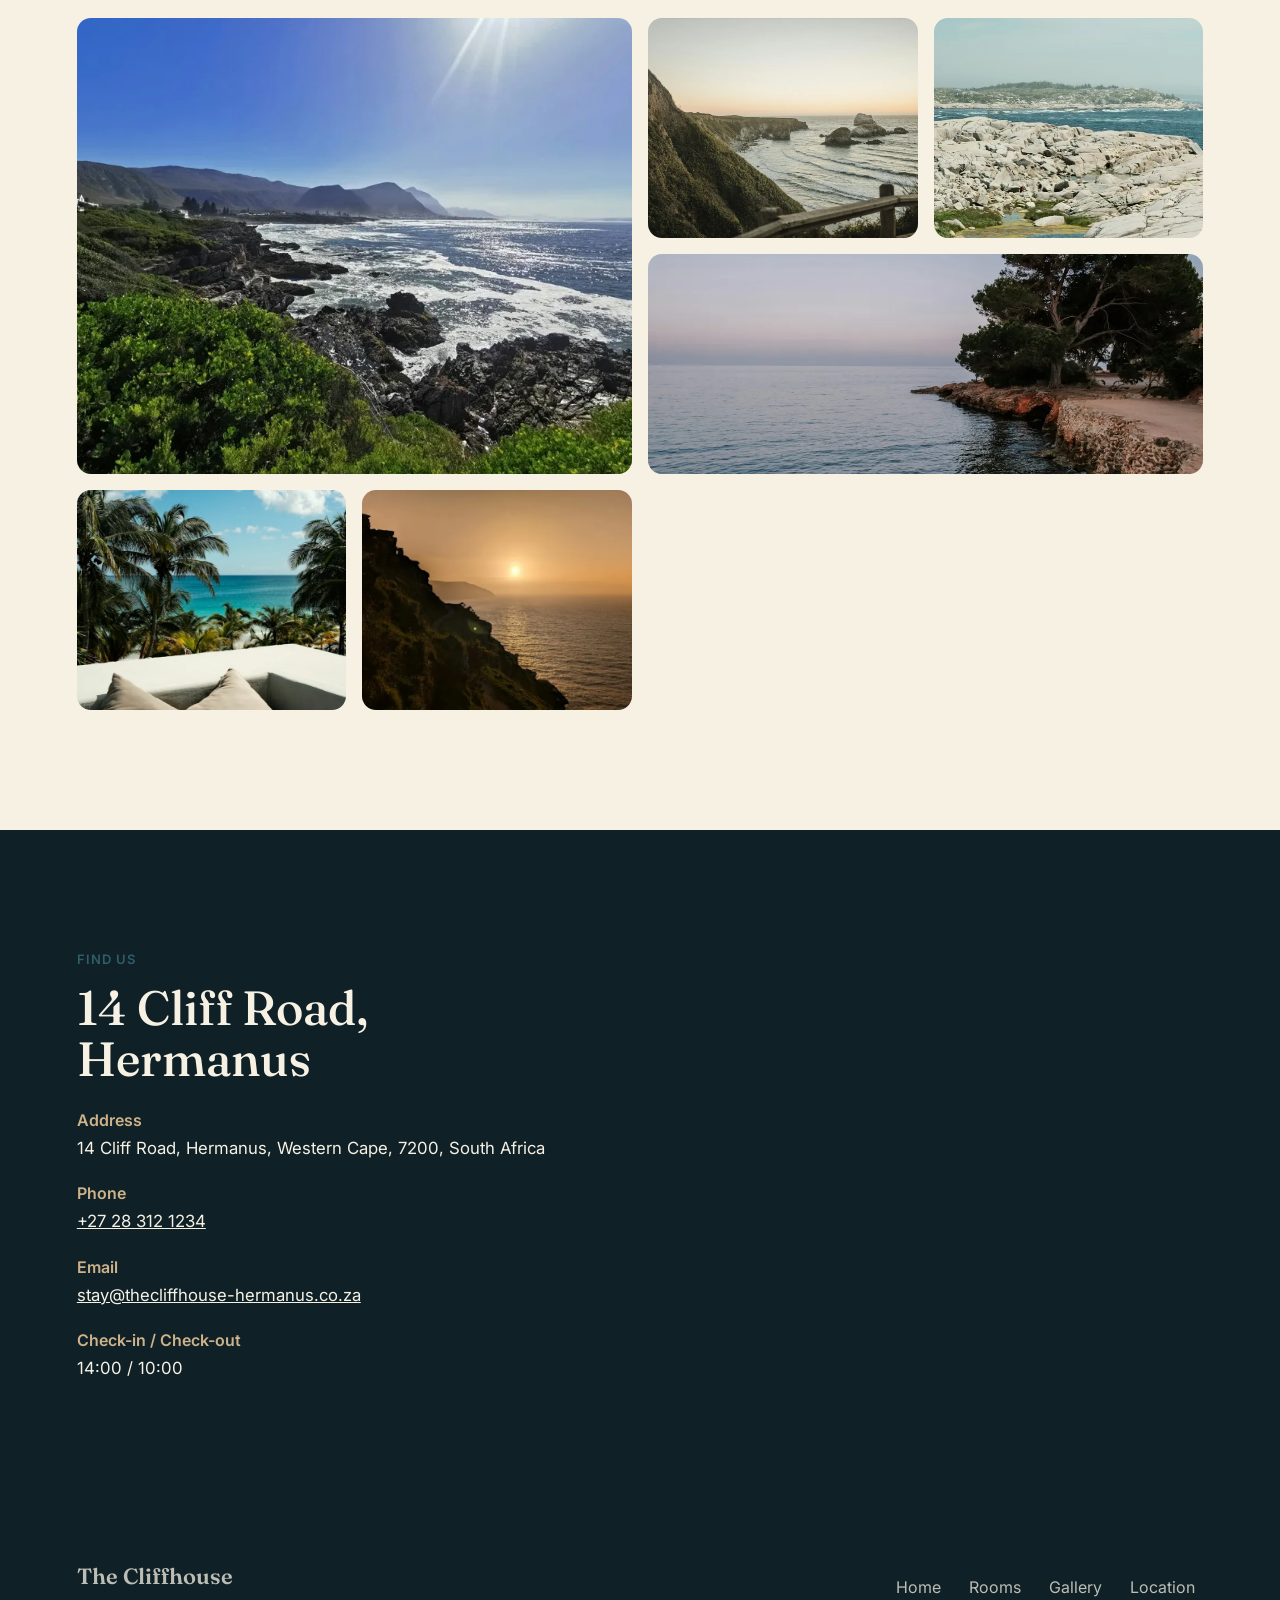
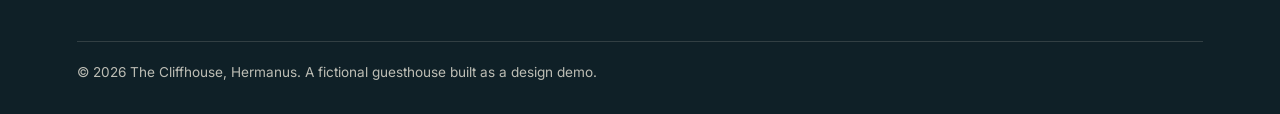
==== commit 18f702b0: "Optimize images and add SEO metadata Resize every image to match its actual display size (was servin" ====
--- a/index.html
+++ b/index.html
@@ -5,11 +5,47 @@
 <meta name="viewport" content="width=device-width, initial-scale=1.0" />
 <title>The Cliffhouse — Boutique Clifftop Guesthouse, Hermanus</title>
 <meta name="description" content="A restored clifftop guesthouse above Walker Bay, Hermanus — seven rooms, a private whale-watching deck, and the best sunset seat on the Cape coast." />
+<link rel="canonical" href="https://dezzi-alt.github.io/the-cliffhouse/" />
+
+<meta property="og:type" content="website" />
+<meta property="og:site_name" content="The Cliffhouse" />
+<meta property="og:title" content="The Cliffhouse — Boutique Clifftop Guesthouse, Hermanus" />
+<meta property="og:description" content="A restored clifftop guesthouse above Walker Bay, Hermanus — seven rooms, a private whale-watching deck, and the best sunset seat on the Cape coast." />
+<meta property="og:url" content="https://dezzi-alt.github.io/the-cliffhouse/" />
+<meta property="og:image" content="https://dezzi-alt.github.io/the-cliffhouse/images/sky-aerial-coastline.jpg" />
+<meta property="og:image:width" content="2000" />
+<meta property="og:image:height" content="1125" />
+<meta name="twitter:card" content="summary_large_image" />
+<meta name="twitter:title" content="The Cliffhouse — Boutique Clifftop Guesthouse, Hermanus" />
+<meta name="twitter:description" content="A restored clifftop guesthouse above Walker Bay, Hermanus — seven rooms, a private whale-watching deck, and the best sunset seat on the Cape coast." />
+<meta name="twitter:image" content="https://dezzi-alt.github.io/the-cliffhouse/images/sky-aerial-coastline.jpg" />
+
 <link rel="icon" href="data:," />
 <link rel="preconnect" href="https://fonts.googleapis.com" />
 <link rel="preconnect" href="https://fonts.gstatic.com" crossorigin />
 <link href="https://fonts.googleapis.com/css2?family=Fraunces:opsz,wght@9..144,400;9..144,500;9..144,600&family=Inter:wght@400;500;600;700&display=swap" rel="stylesheet" />
 <link rel="stylesheet" href="css/styles.css" />
+<link rel="preload" as="image" href="images/sky-aerial-coastline.webp" type="image/webp" fetchpriority="high" />
+<script type="application/ld+json">
+{
+  "@context": "https://schema.org",
+  "@type": "LodgingBusiness",
+  "name": "The Cliffhouse",
+  "description": "A restored clifftop guesthouse above Walker Bay, Hermanus — seven rooms, a private whale-watching deck, and the best sunset seat on the Cape coast.",
+  "url": "https://dezzi-alt.github.io/the-cliffhouse/",
+  "image": "https://dezzi-alt.github.io/the-cliffhouse/images/sky-aerial-coastline.jpg",
+  "telephone": "+27283121234",
+  "priceRange": "R2,950 - R4,100",
+  "address": {
+    "@type": "PostalAddress",
+    "streetAddress": "14 Cliff Road",
+    "addressLocality": "Hermanus",
+    "addressRegion": "Western Cape",
+    "postalCode": "7200",
+    "addressCountry": "ZA"
+  }
+}
+</script>
 </head>
 <body>
 
@@ -21,7 +57,10 @@
     <div class="stage">
       <div class="world">
 
-        <img class="scene-img sky-img" src="images/sky-aerial-coastline.jpg" alt="" loading="eager" />
+        <picture>
+          <source srcset="images/sky-aerial-coastline.webp" type="image/webp" />
+          <img class="scene-img sky-img" src="images/sky-aerial-coastline.jpg" alt="" loading="eager" fetchpriority="high" width="2000" height="1125" />
+        </picture>
 
         <header class="site-header" aria-label="Primary navigation">
           <a class="site-logo" href="#cinema">The Cliffhouse</a>
@@ -35,7 +74,10 @@
         </header>
 
         <div class="back-stack">
-          <img class="scene-img back-img" src="images/cliff-ocean-view.jpg" alt="" loading="eager" />
+          <picture>
+            <source srcset="images/cliff-ocean-view.webp" type="image/webp" />
+            <img class="scene-img back-img" src="images/cliff-ocean-view.jpg" alt="" loading="eager" width="2000" height="1500" />
+          </picture>
         </div>
 
         <section class="experiences-slider" id="experiences" aria-label="Hermanus experiences slider">
@@ -49,10 +91,22 @@
 
         <h1 class="hero-title">THE CLIFFHOUSE</h1>
 
-        <img class="scene-img splitframe-img splitframe-left" src="images/cliff-path-golden-left.jpg" alt="" />
-        <img class="scene-img splitframe-img splitframe-right" src="images/cliff-path-golden-right.jpg" alt="" />
-        <img class="scene-img hero-focal-img" src="images/whale-breach-hero.jpg" alt="" />
-        <img class="scene-img frame-two-img" src="images/tidal-pool-closeup.jpg" alt="" />
+        <picture>
+          <source srcset="images/cliff-path-golden-left.webp" type="image/webp" />
+          <img class="scene-img splitframe-img splitframe-left" src="images/cliff-path-golden-left.jpg" alt="" loading="lazy" width="1012" height="1800" />
+        </picture>
+        <picture>
+          <source srcset="images/cliff-path-golden-right.webp" type="image/webp" />
+          <img class="scene-img splitframe-img splitframe-right" src="images/cliff-path-golden-right.jpg" alt="" loading="lazy" width="1600" height="1067" />
+        </picture>
+        <picture>
+          <source srcset="images/whale-breach-hero.webp" type="image/webp" />
+          <img class="scene-img hero-focal-img" src="images/whale-breach-hero.jpg" alt="" loading="lazy" width="1333" height="2000" />
+        </picture>
+        <picture>
+          <source srcset="images/tidal-pool-closeup.webp" type="image/webp" />
+          <img class="scene-img frame-two-img" src="images/tidal-pool-closeup.jpg" alt="" loading="lazy" width="1333" height="2000" />
+        </picture>
 
         <section class="intro-copy" aria-label="The Cliffhouse overview">
           <p>A restored clifftop retreat above Walker Bay. Seven rooms, one deck, and a front-row seat to the whale road.</p>
@@ -99,7 +153,10 @@
         <h2 class="section-title">A fisherman's cottage, reborn on the cliff edge.</h2>
         <p class="section-lede">The Cliffhouse began as a single stone cottage on the Hermanus cliff path, restored room by room until it became seven. We kept the bones: thick walls, small-paned windows, a view that hasn't changed in a century. We added the rest: linen the colour of sand, water heated by the sun, a deck built for watching the bay. Every room faces the water. Every stay starts with the walk down from the road.</p>
       </div>
-      <img src="images/rocky-shore.jpg" alt="Rocky Hermanus shoreline below the cliff path" loading="lazy" width="1600" height="1200" />
+      <picture>
+        <source srcset="images/rocky-shore.webp" type="image/webp" />
+        <img src="images/rocky-shore.jpg" alt="Rocky Hermanus shoreline below the cliff path" loading="lazy" width="960" height="1200" />
+      </picture>
     </div>
   </section>
 
@@ -111,7 +168,10 @@
 
       <div class="rooms-grid">
         <a class="room-card" href="rooms.html#whale-room">
-          <img src="images/room-whale-bedroom.jpg" alt="The Whale Room, a bedroom with full ocean views" loading="lazy" width="1800" height="1200" />
+          <picture>
+            <source srcset="images/room-whale-bedroom.webp" type="image/webp" />
+            <img src="images/room-whale-bedroom.jpg" alt="The Whale Room, a bedroom with full ocean views" loading="lazy" width="1300" height="866" />
+          </picture>
           <div class="room-card-body">
             <h3>The Whale Room</h3>
             <p>Front-row deck access and the widest bay view in the house.</p>
@@ -119,7 +179,10 @@
           </div>
         </a>
         <a class="room-card" href="rooms.html#fynbos-suite">
-          <img src="images/room-fynbos-bedroom.jpg" alt="The Fynbos Suite, a bedroom overlooking the ocean" loading="lazy" width="1800" height="1200" />
+          <picture>
+            <source srcset="images/room-fynbos-bedroom.webp" type="image/webp" />
+            <img src="images/room-fynbos-bedroom.jpg" alt="The Fynbos Suite, a bedroom overlooking the ocean" loading="lazy" width="1300" height="975" />
+          </picture>
           <div class="room-card-body">
             <h3>The Fynbos Suite</h3>
             <p>Our largest room, opening onto its own private fynbos terrace.</p>
@@ -127,7 +190,10 @@
           </div>
         </a>
         <a class="room-card" href="rooms.html#harbour-view">
-          <img src="images/room-harbour-bedroom.jpg" alt="The Harbour View room with water-facing bed" loading="lazy" width="1800" height="1200" />
+          <picture>
+            <source srcset="images/room-harbour-bedroom.webp" type="image/webp" />
+            <img src="images/room-harbour-bedroom.jpg" alt="The Harbour View room with water-facing bed" loading="lazy" width="1300" height="866" />
+          </picture>
           <div class="room-card-body">
             <h3>The Harbour View</h3>
             <p>A quieter room angled toward the Old Harbour lights.</p>
@@ -143,12 +209,12 @@
       <span class="section-kicker">Gallery</span>
       <h2 class="section-title">The coast, from the cliff path.</h2>
       <ul class="gallery-grid">
-        <li><img src="images/cliff-ocean-view.jpg" alt="View of the ocean from the Hermanus cliff path" loading="lazy" width="2400" height="1600" /></li>
-        <li><img src="images/gallery-sea-stacks.jpg" alt="Coastal cliffs and sea stacks at sunset" loading="lazy" width="1600" height="1067" /></li>
-        <li><img src="images/tidal-pool-closeup.jpg" alt="Close-up of a rocky tidal pool" loading="lazy" width="2000" height="1333" /></li>
-        <li><img src="images/gallery-calm-shore-tree.jpg" alt="Calm sea beside a rocky shore" loading="lazy" width="1600" height="1067" /></li>
-        <li><img src="images/gallery-lounge-ocean.jpg" alt="Lounge seating facing the ocean" loading="lazy" width="1600" height="1067" /></li>
-        <li><img src="images/exp-cliff-path.jpg" alt="Narrow grassy path along the cliffside" loading="lazy" width="1200" height="800" /></li>
+        <li><picture><source srcset="images/cliff-ocean-view-thumb.webp" type="image/webp" /><img src="images/cliff-ocean-view-thumb.jpg" alt="View of the ocean from the Hermanus cliff path" loading="lazy" width="800" height="600" /></picture></li>
+        <li><picture><source srcset="images/gallery-sea-stacks.webp" type="image/webp" /><img src="images/gallery-sea-stacks.jpg" alt="Coastal cliffs and sea stacks at sunset" loading="lazy" width="1000" height="667" /></picture></li>
+        <li><picture><source srcset="images/tidal-pool-closeup-thumb.webp" type="image/webp" /><img src="images/tidal-pool-closeup-thumb.jpg" alt="Close-up of a rocky tidal pool" loading="lazy" width="533" height="800" /></picture></li>
+        <li><picture><source srcset="images/gallery-calm-shore-tree.webp" type="image/webp" /><img src="images/gallery-calm-shore-tree.jpg" alt="Calm sea beside a rocky shore" loading="lazy" width="1000" height="667" /></picture></li>
+        <li><picture><source srcset="images/gallery-lounge-ocean.webp" type="image/webp" /><img src="images/gallery-lounge-ocean.jpg" alt="Lounge seating facing the ocean" loading="lazy" width="666" height="1000" /></picture></li>
+        <li><picture><source srcset="images/exp-cliff-path.webp" type="image/webp" /><img src="images/exp-cliff-path.jpg" alt="Narrow grassy path along the cliffside" loading="lazy" width="900" height="506" /></picture></li>
       </ul>
     </div>
   </section>
--- a/css/styles.css
+++ b/css/styles.css
@@ -1,8 +1,5 @@
 /* ===== The Cliffhouse — design tokens ===== */
 :root {
-  --mx: 0;
-  --my: 0;
-
   --back-opacity: 1;
   --back-x: 0px;
   --back-y: 0px;
@@ -49,7 +46,6 @@
   --panel-village-opacity: 0;
   --panel-village-y: calc(-50% + 58px);
 
-  --slider-opacity: 0;
   --slider-controls-opacity: 0;
   --slider-visibility: hidden;
   --slider-enter-x: 420vw;
@@ -69,10 +65,6 @@
   font-family: "Inter", system-ui, -apple-system, "Segoe UI", sans-serif;
   color: var(--paper);
   background: var(--ocean-deep);
-}
-
-@font-face {
-  font-display: swap;
 }
 
 * { box-sizing: border-box; }
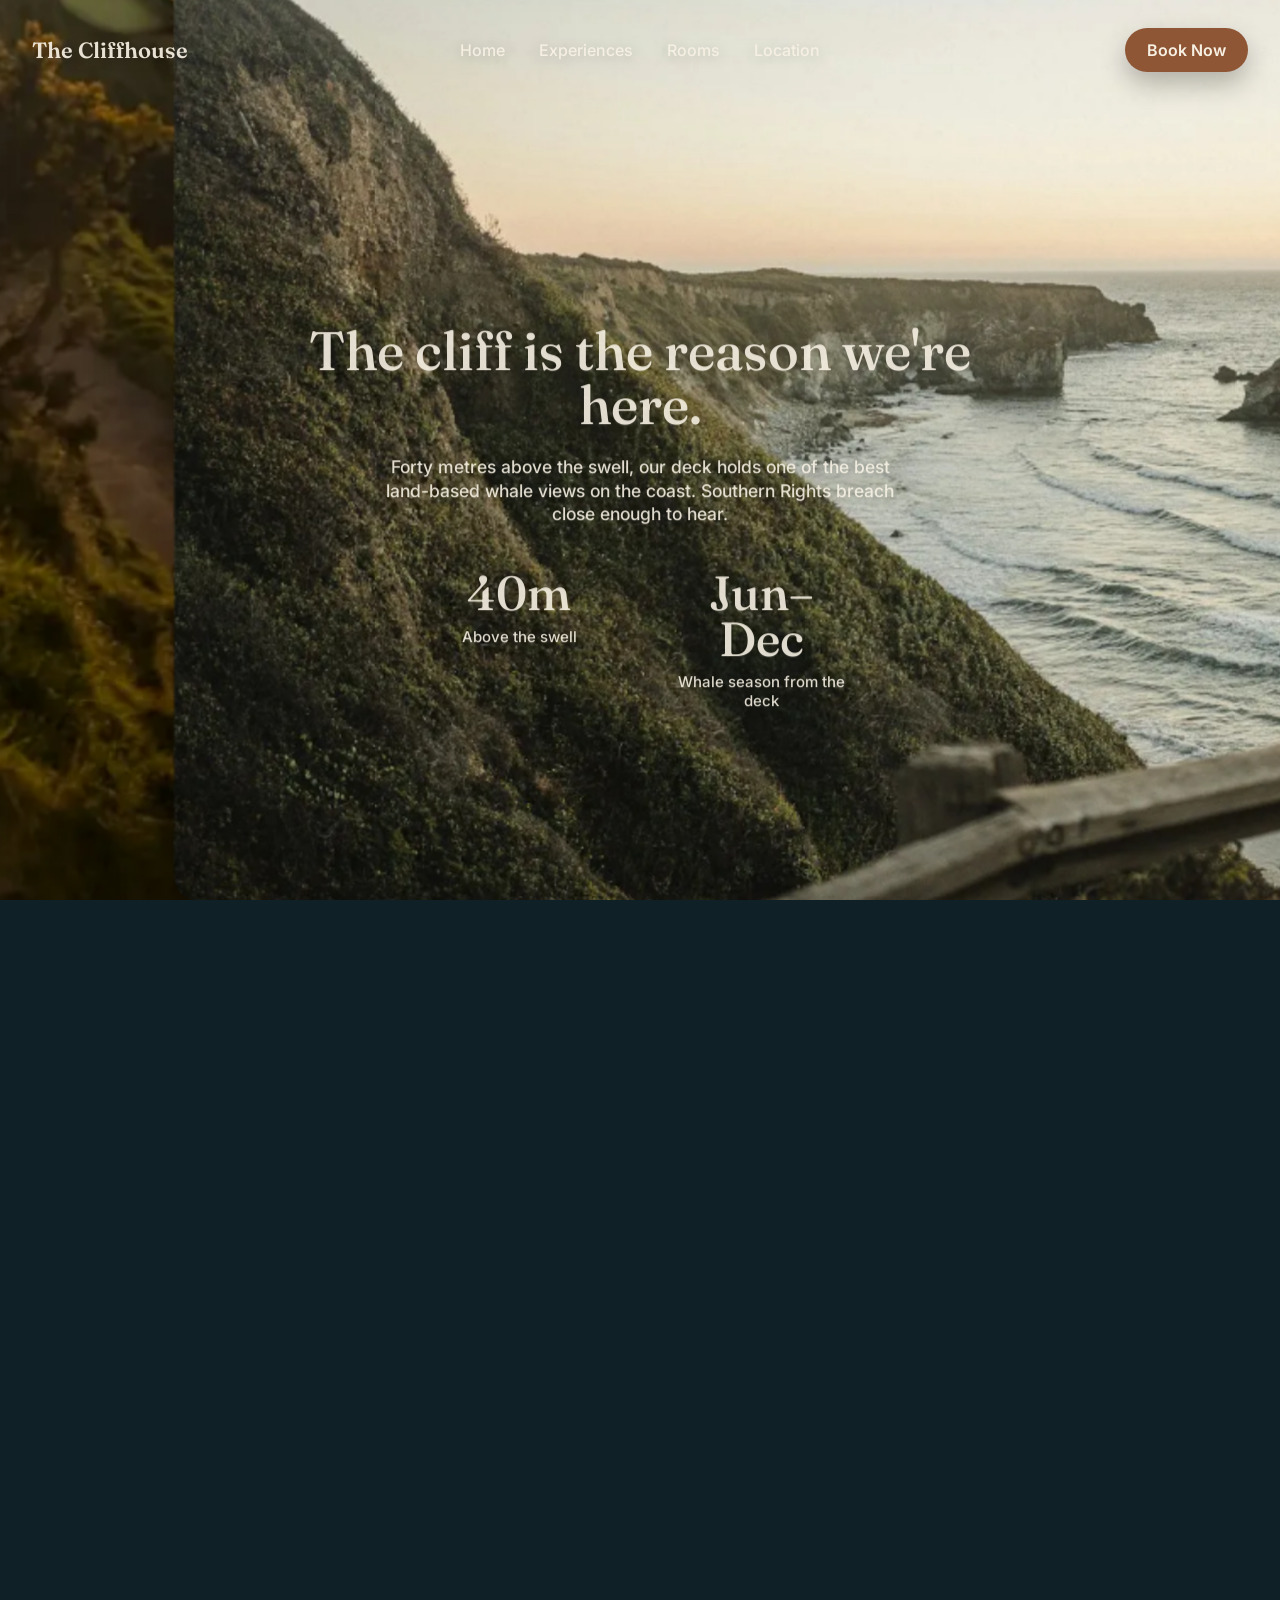
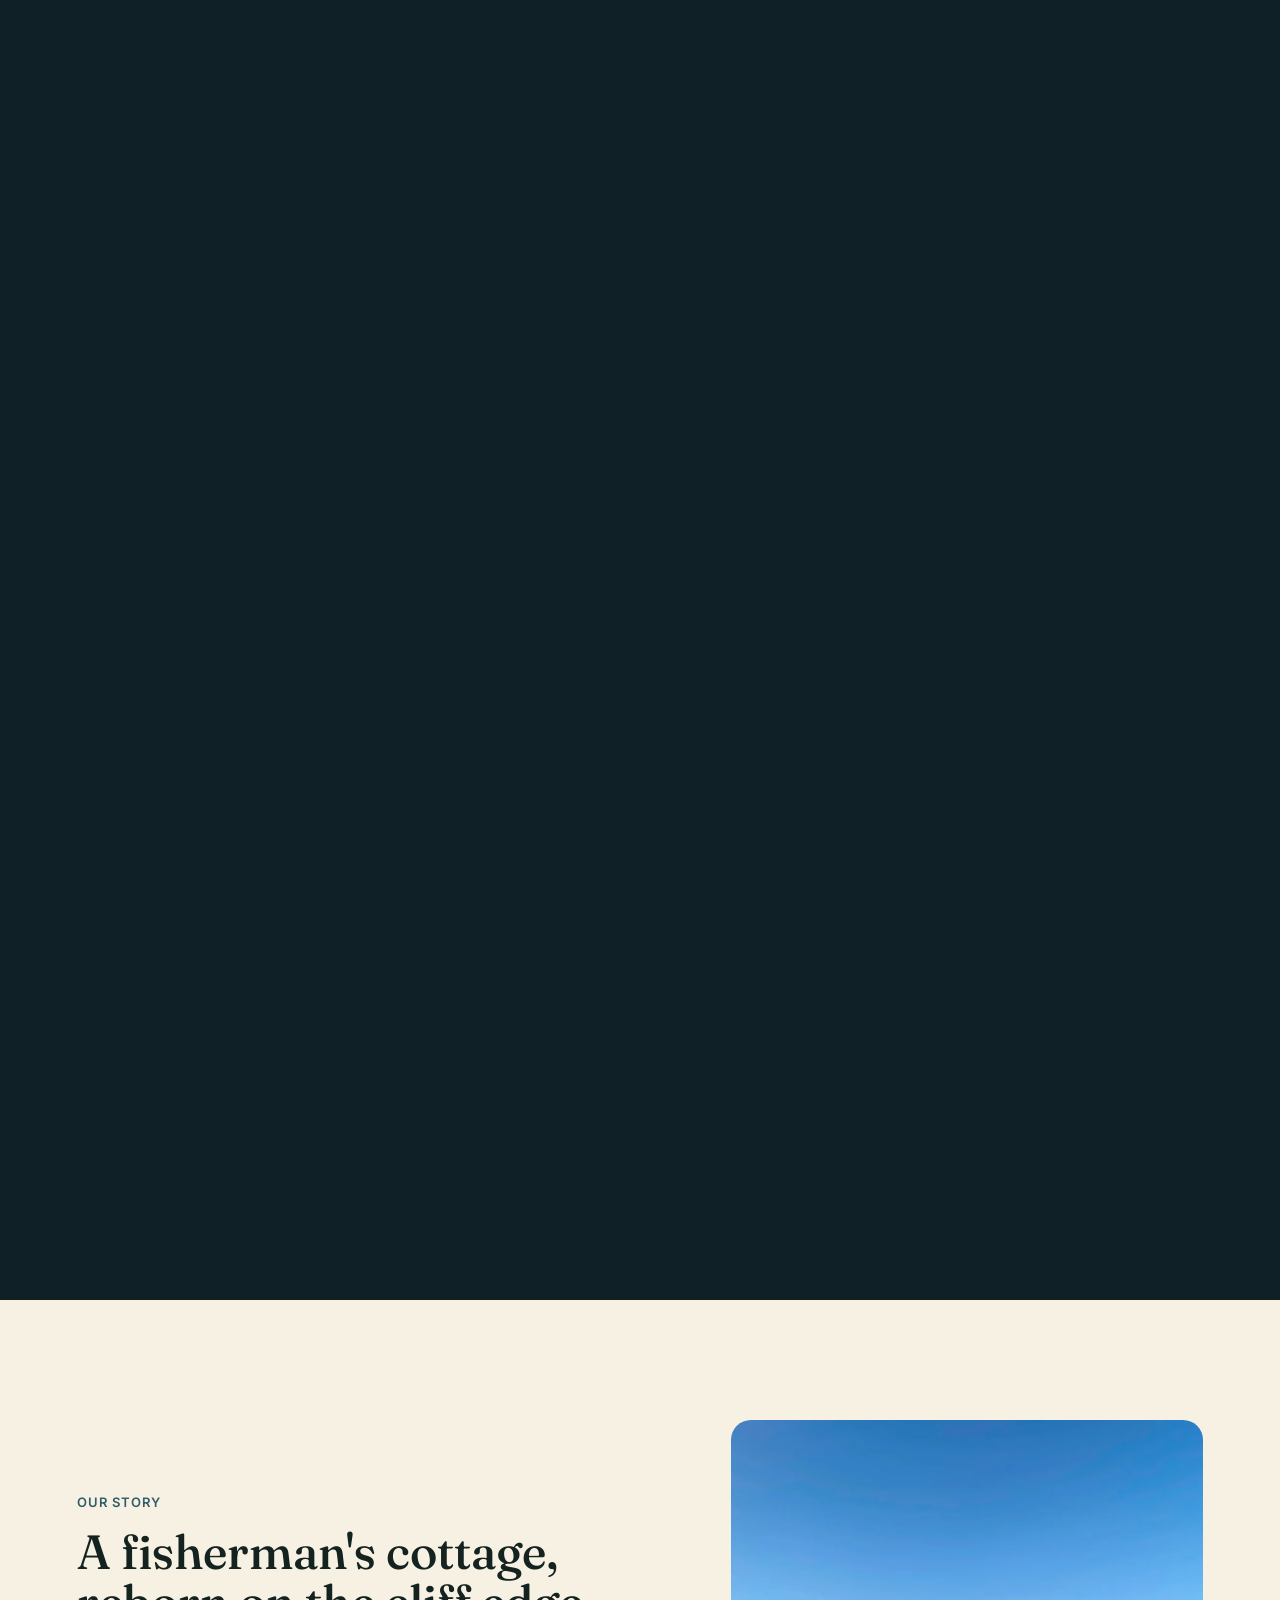
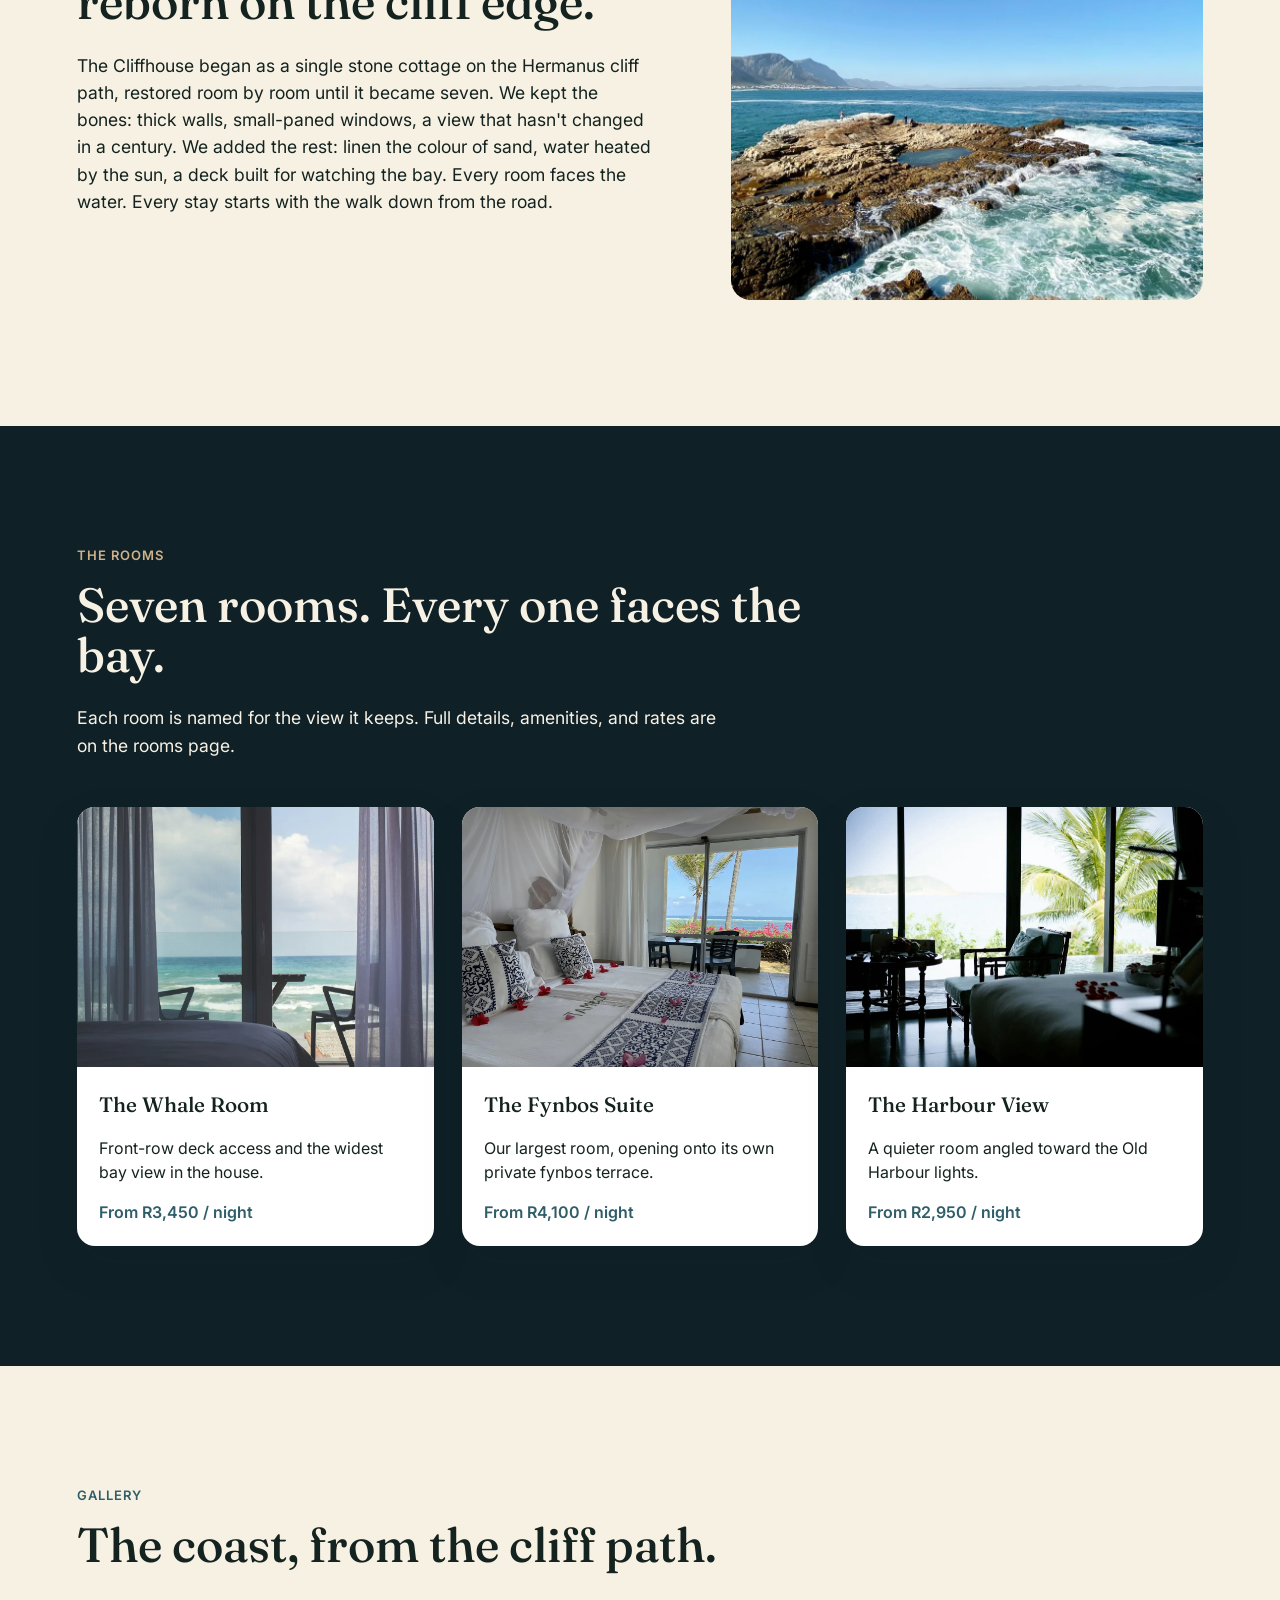
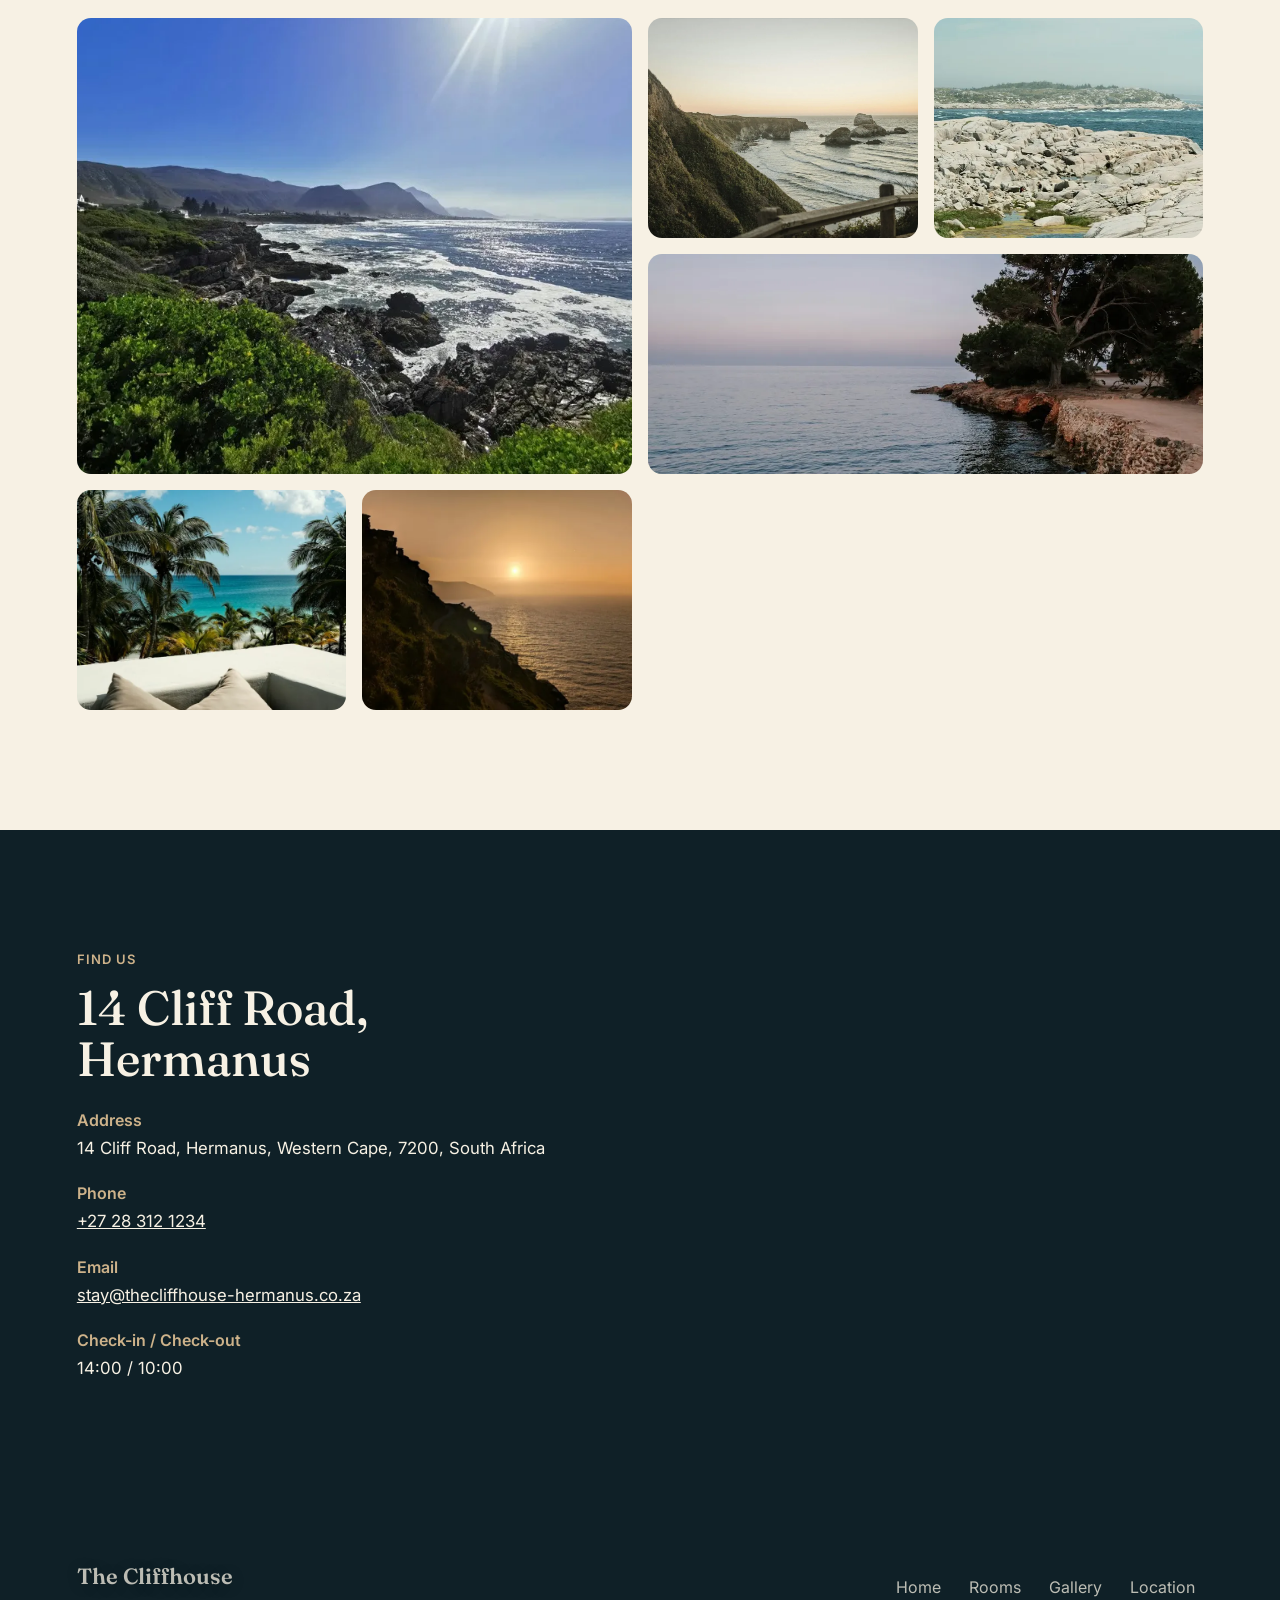
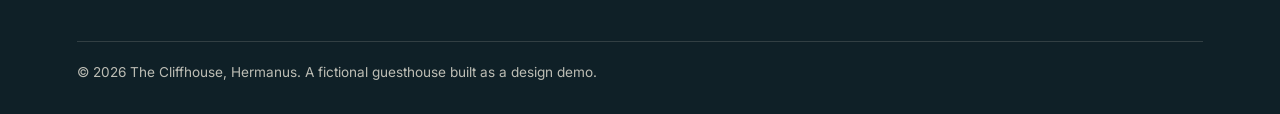
==== commit a03affd1: "Make experiences slider draggable, fix contrast + missing heading Add pointer-drag (mouse/touch) and" ====
--- a/index.html
+++ b/index.html
@@ -81,6 +81,10 @@
         </div>
 
         <section class="experiences-slider" id="experiences" aria-label="Hermanus experiences slider">
+          <div class="experiences-heading">
+            <span class="experiences-kicker">Hermanus Experiences</span>
+            <h2>Slow days, worth the walk.</h2>
+          </div>
           <div class="experiences-track"></div>
         </section>
 
--- a/css/styles.css
+++ b/css/styles.css
@@ -219,6 +219,7 @@
   line-height: 1;
   text-decoration: none;
   white-space: nowrap;
+  text-shadow: 0 2px 14px rgba(0, 0, 0, 0.25);
 }
 
 .site-nav {
@@ -262,6 +263,7 @@
   line-height: 0.85;
   text-align: center;
   letter-spacing: 0.01em;
+  text-shadow: 0 4px 22px rgba(10, 20, 20, 0.55), 0 24px 60px rgba(10, 20, 20, 0.4);
   transform: translate3d(-50%, var(--title-y), 0) scale(var(--title-scale));
   opacity: var(--title-opacity);
   will-change: transform, opacity;
@@ -455,6 +457,31 @@
   will-change: transform;
 }
 
+.experiences-heading {
+  position: absolute;
+  left: clamp(24px, 4vw, 32px);
+  right: clamp(24px, 4vw, 32px);
+  bottom: 100%;
+  margin-bottom: 18px;
+}
+
+.experiences-kicker {
+  display: block;
+  margin-bottom: 8px;
+  font-size: 13px;
+  font-weight: 600;
+  letter-spacing: 0.08em;
+  text-transform: uppercase;
+  color: var(--sand);
+  text-shadow: 0 2px 14px rgba(0, 0, 0, 0.35);
+}
+
+.experiences-heading h2 {
+  font-size: clamp(1.5rem, 2.8vw, 2.1rem);
+  color: var(--paper);
+  text-shadow: 0 4px 20px rgba(10, 20, 20, 0.5);
+}
+
 .experiences-track {
   display: flex;
   gap: clamp(14px, 1.2vw, 22px);
@@ -462,9 +489,20 @@
   transform: translate3d(calc(var(--slider-shift) - 14vw), 0, 0);
   transition: transform 640ms cubic-bezier(0.22, 1, 0.36, 1);
   will-change: transform;
-}
-
-.experiences-track.is-jumping { transition: none; }
+  cursor: grab;
+  touch-action: pan-y;
+}
+
+.experiences-track.is-jumping,
+.experiences-track.is-dragging { transition: none; }
+
+.experiences-track.is-dragging { cursor: grabbing; }
+
+.experience-card,
+.experience-card img {
+  -webkit-user-drag: none;
+  user-select: none;
+}
 
 .experience-card {
   position: relative;
@@ -574,6 +612,10 @@
   color: var(--ocean);
 }
 
+.section--dark .section-kicker {
+  color: var(--sand);
+}
+
 .section-title {
   font-size: clamp(2rem, 4vw, 3rem);
   line-height: 1.05;
@@ -613,7 +655,7 @@
 .room-card {
   display: block;
   text-decoration: none;
-  color: inherit;
+  color: var(--ink);
   border-radius: 18px;
   overflow: hidden;
   background: #fff;
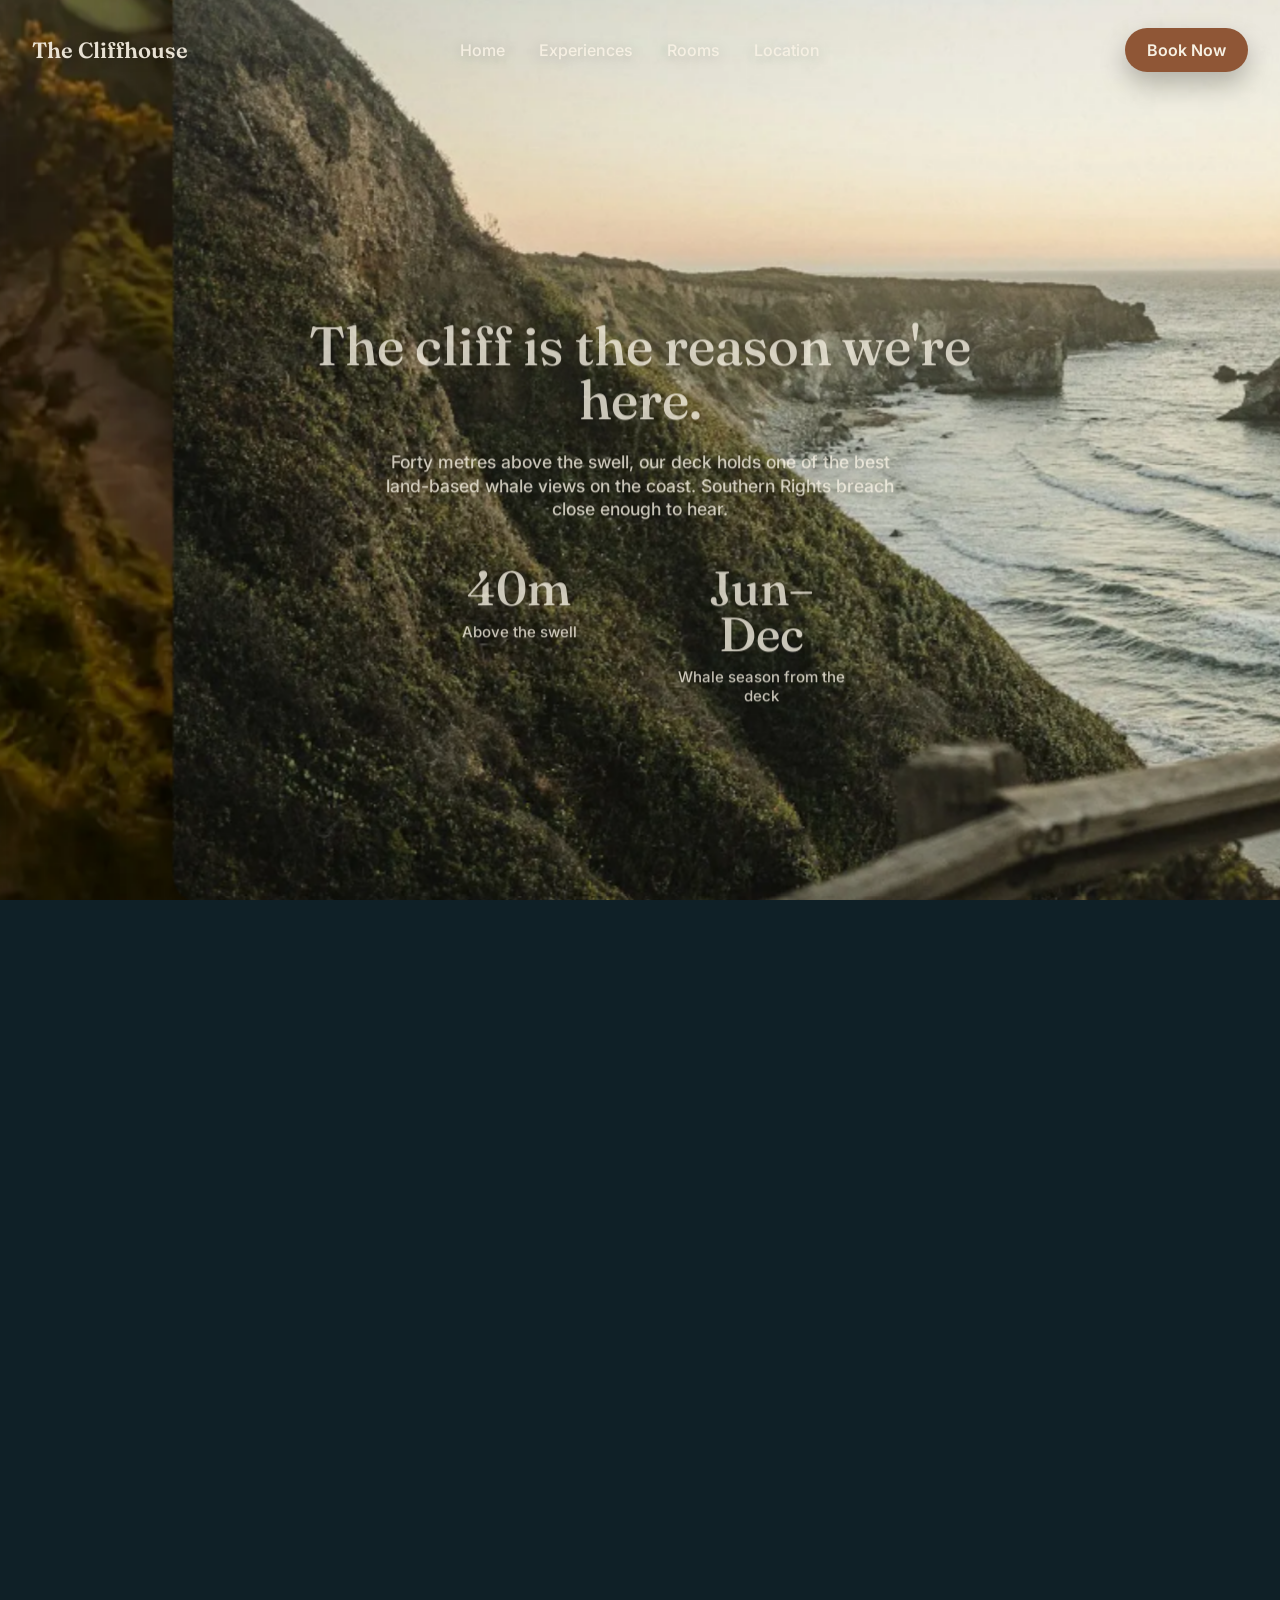
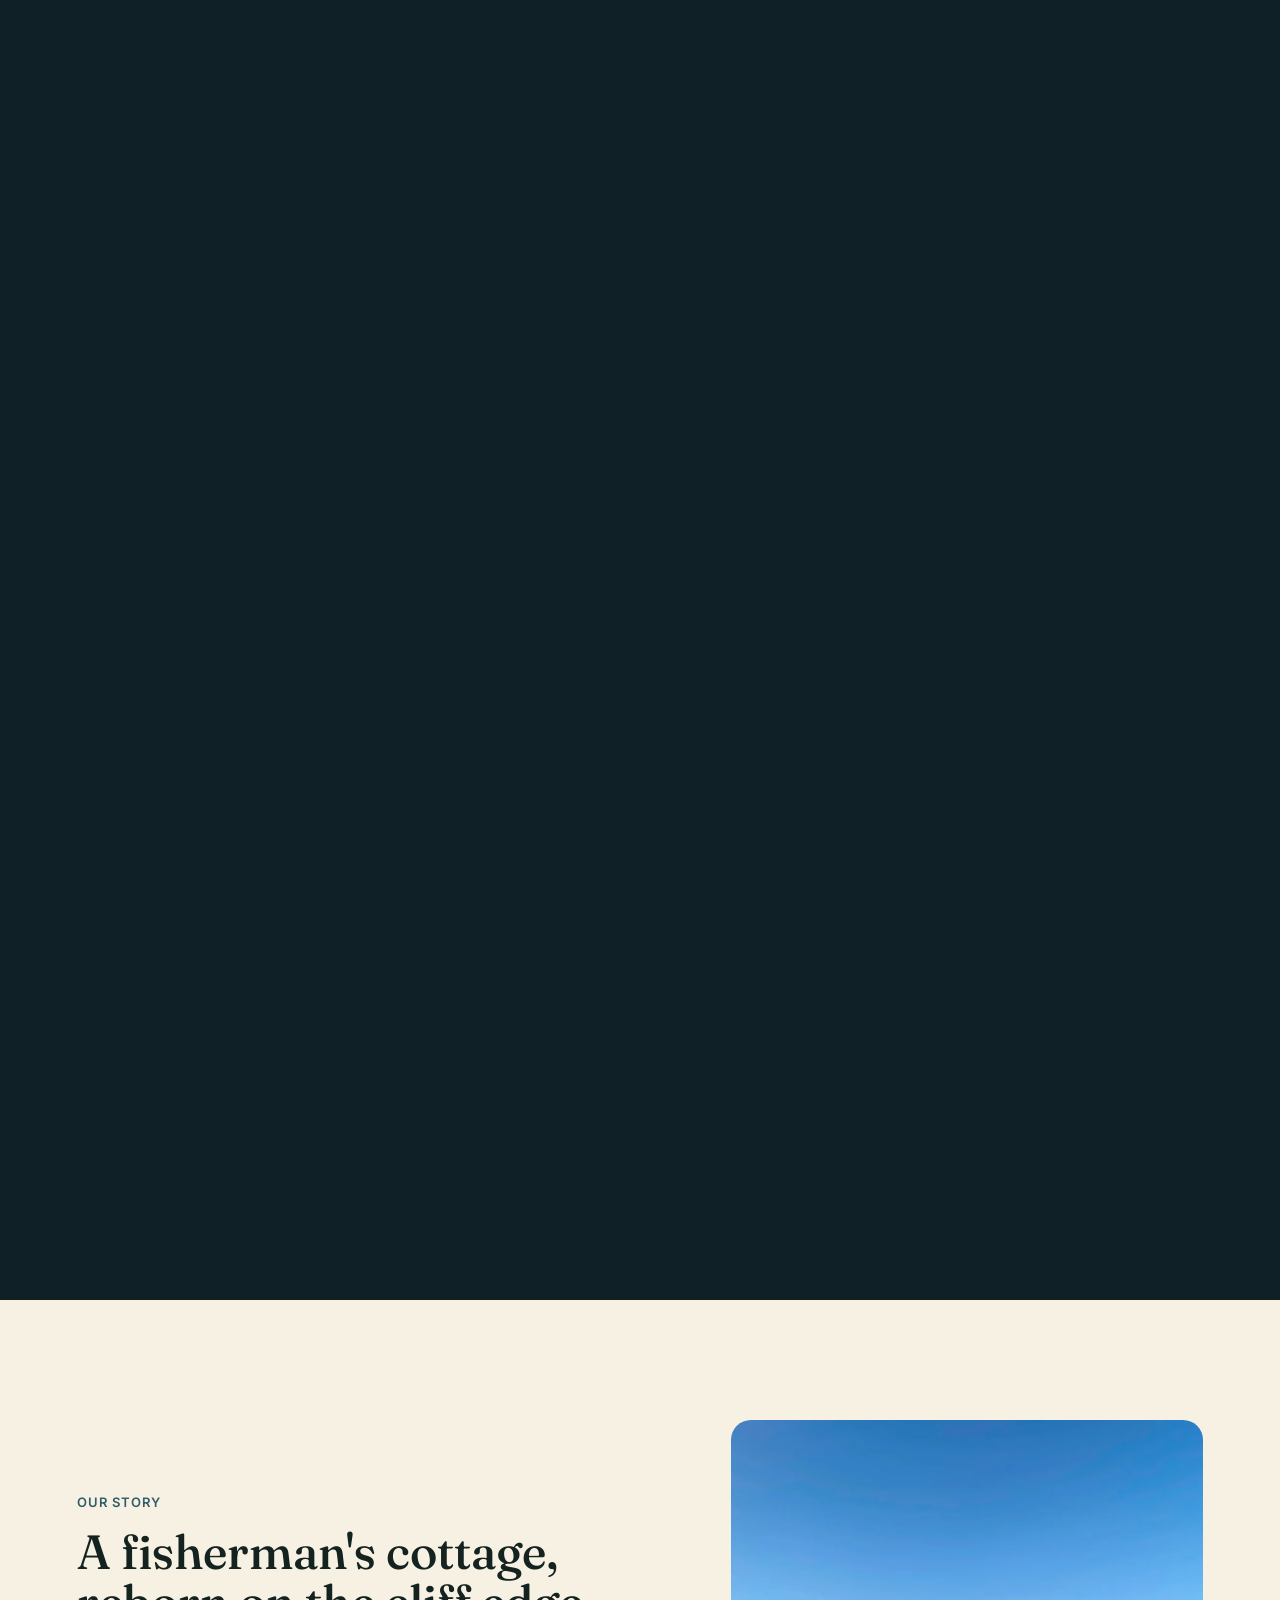
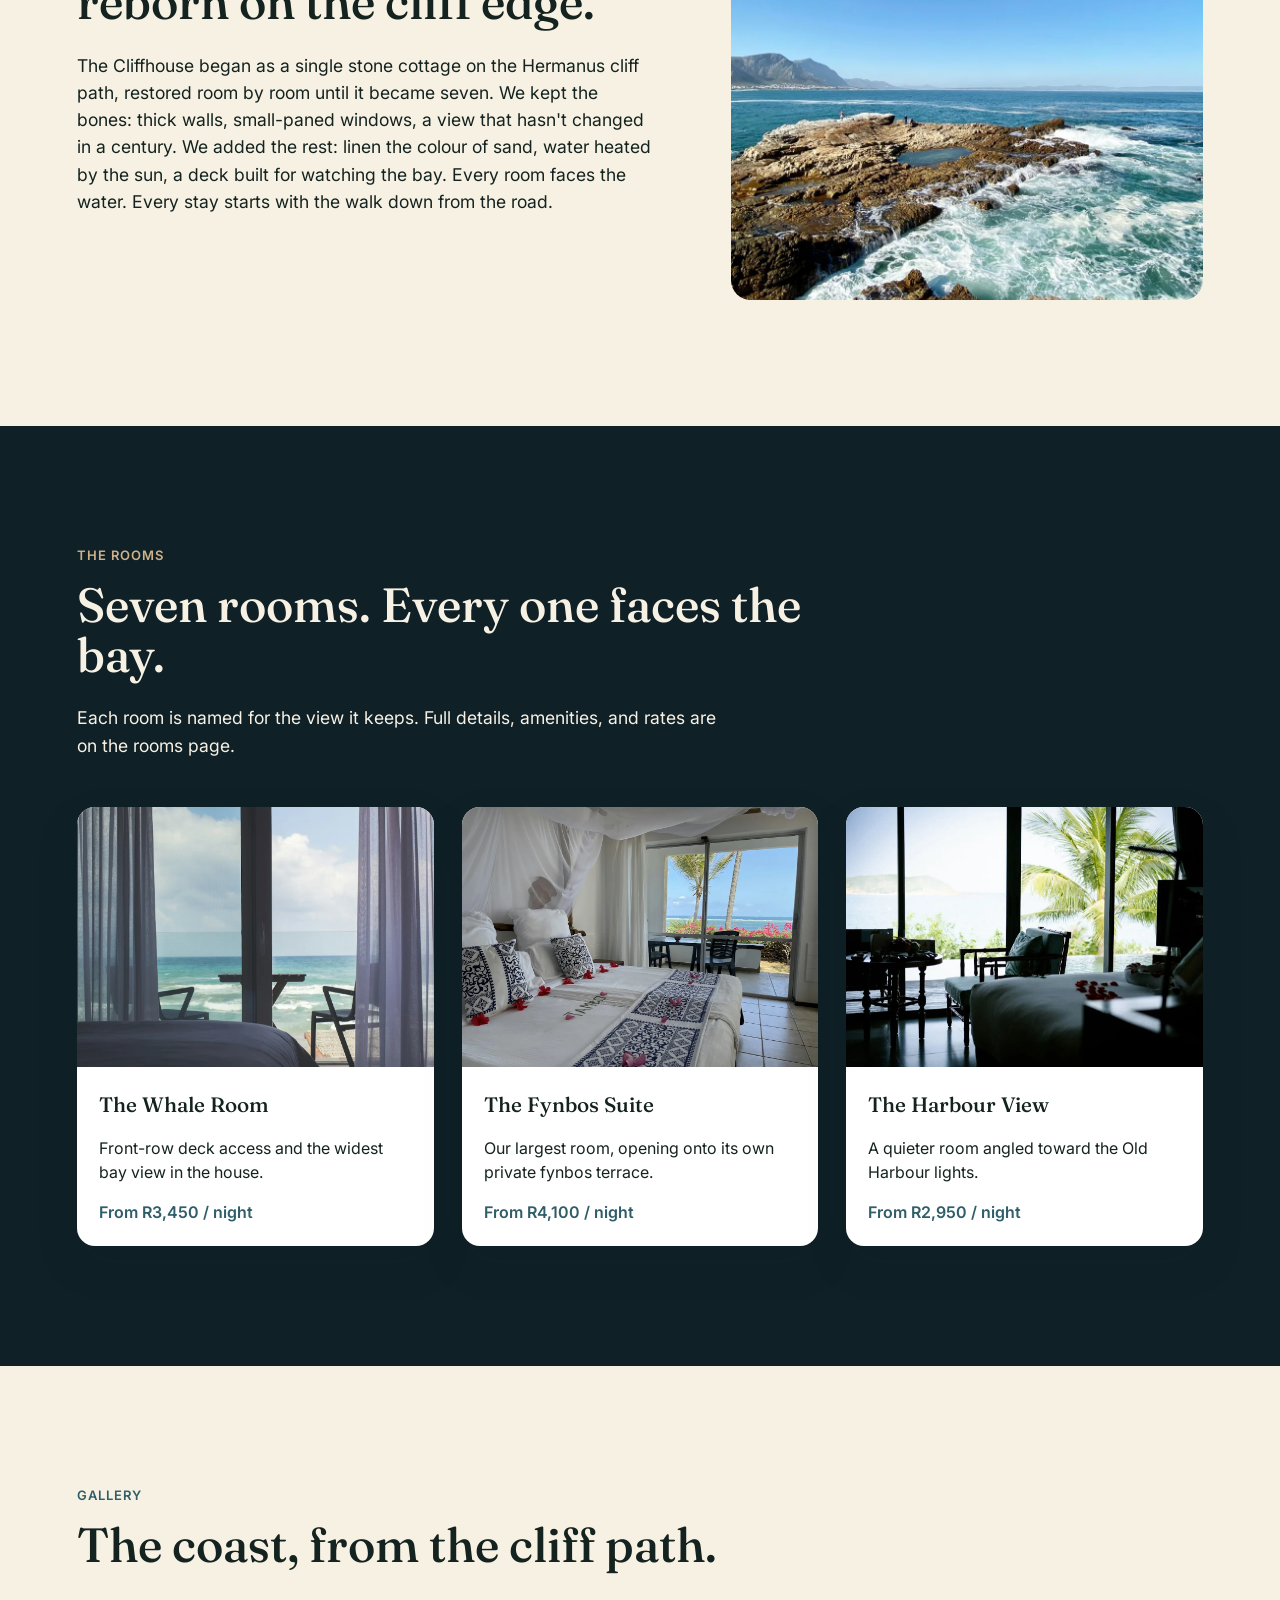
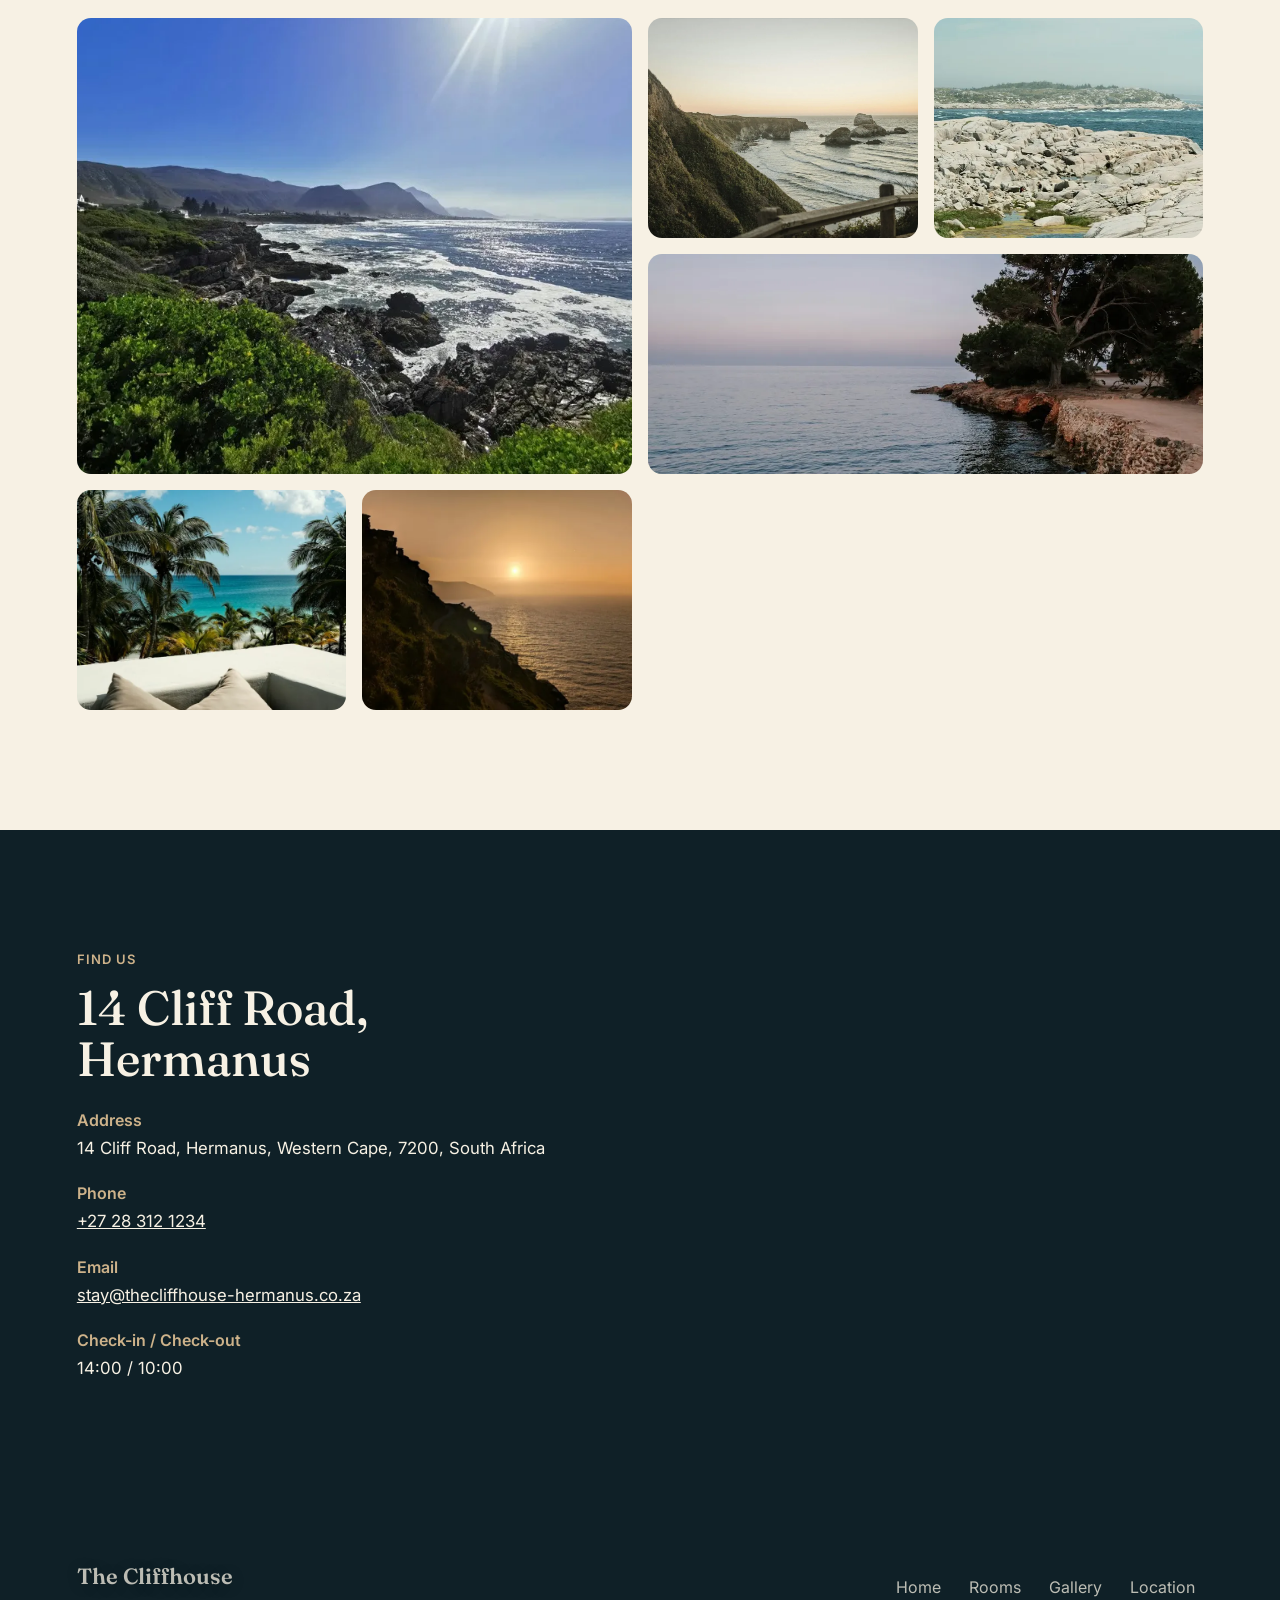
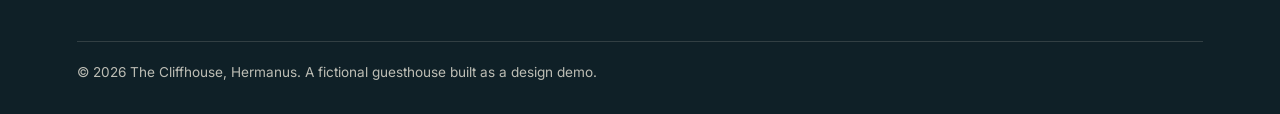
==== commit de606321: "Add a real favicon instead of the blank data-URI placeholder Both pages were shipping <link rel="ico" ====
--- a/index.html
+++ b/index.html
@@ -20,7 +20,7 @@
 <meta name="twitter:description" content="A restored clifftop guesthouse above Walker Bay, Hermanus — seven rooms, a private whale-watching deck, and the best sunset seat on the Cape coast." />
 <meta name="twitter:image" content="https://dezzi-alt.github.io/the-cliffhouse/images/sky-aerial-coastline.jpg" />
 
-<link rel="icon" href="data:," />
+<link rel="icon" type="image/svg+xml" href="favicon.svg" />
 <link rel="preconnect" href="https://fonts.googleapis.com" />
 <link rel="preconnect" href="https://fonts.gstatic.com" crossorigin />
 <link href="https://fonts.googleapis.com/css2?family=Fraunces:opsz,wght@9..144,400;9..144,500;9..144,600&family=Inter:wght@400;500;600;700&display=swap" rel="stylesheet" />
